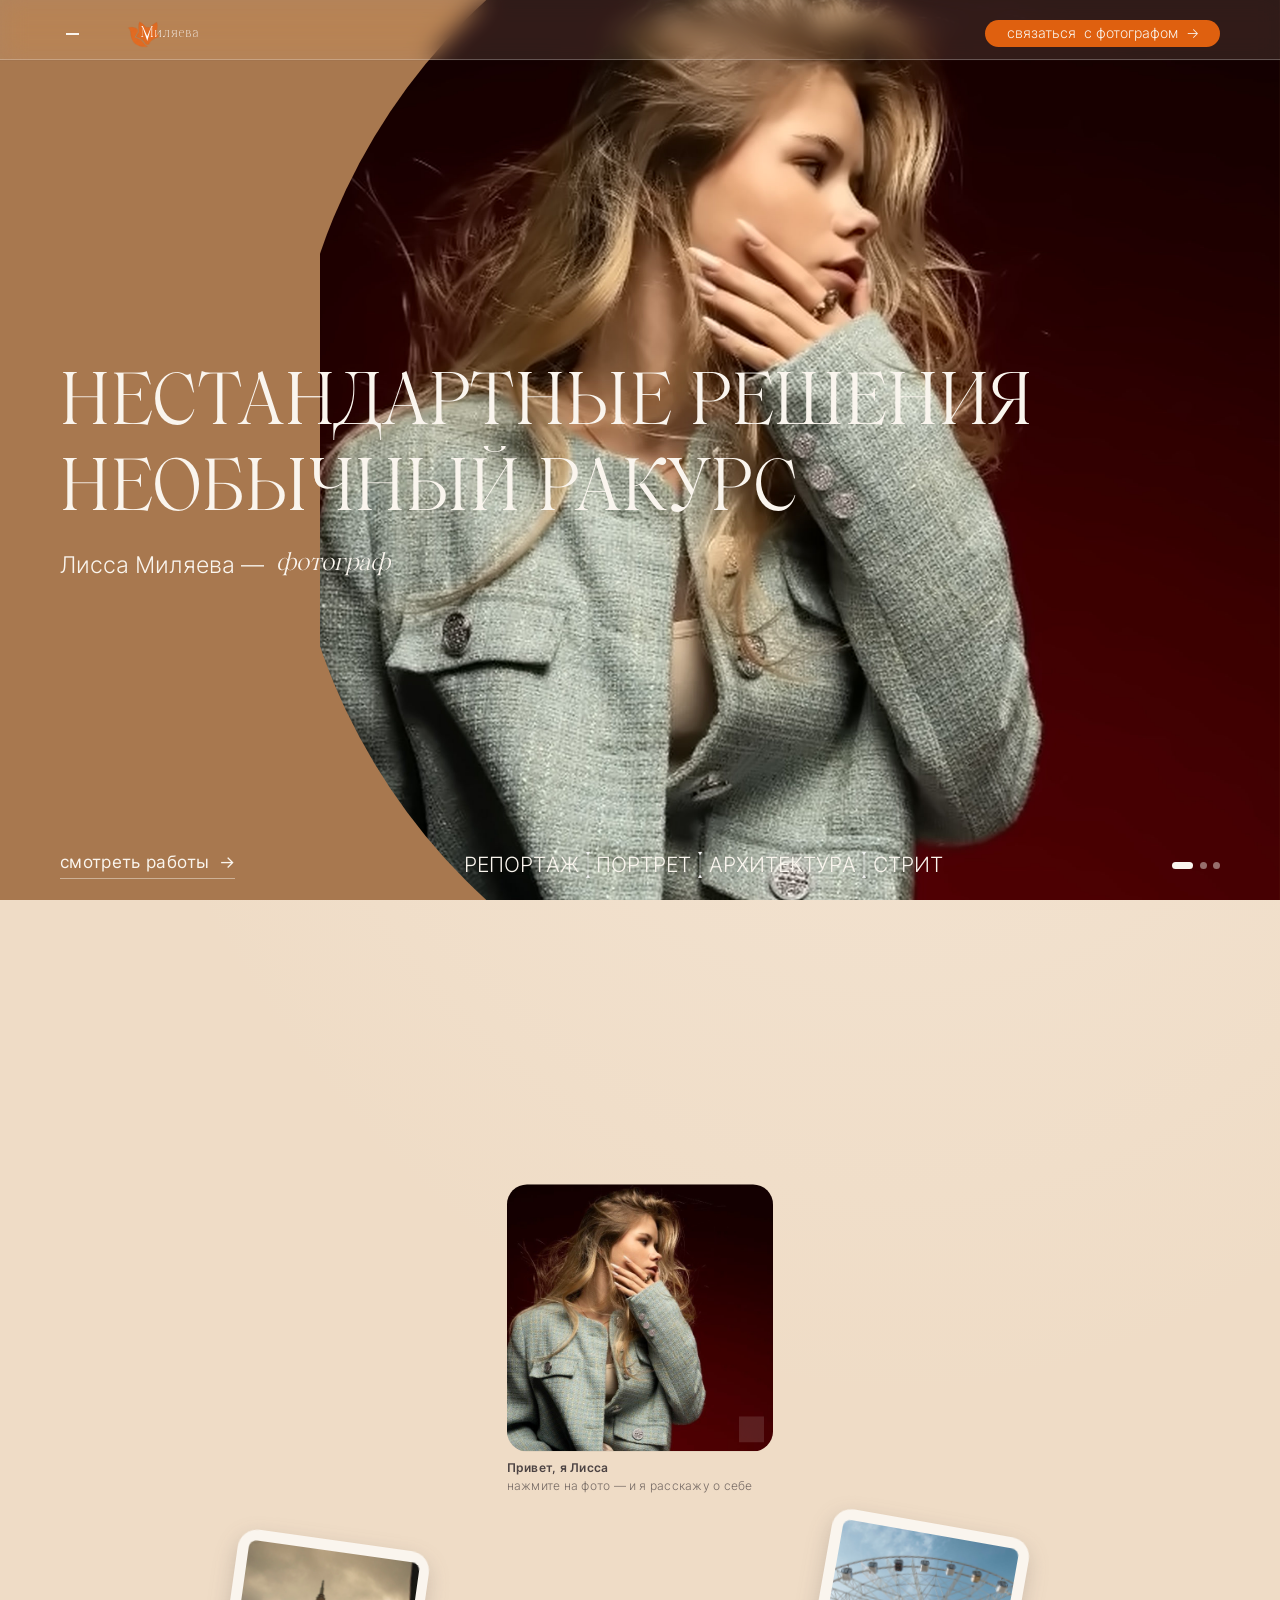
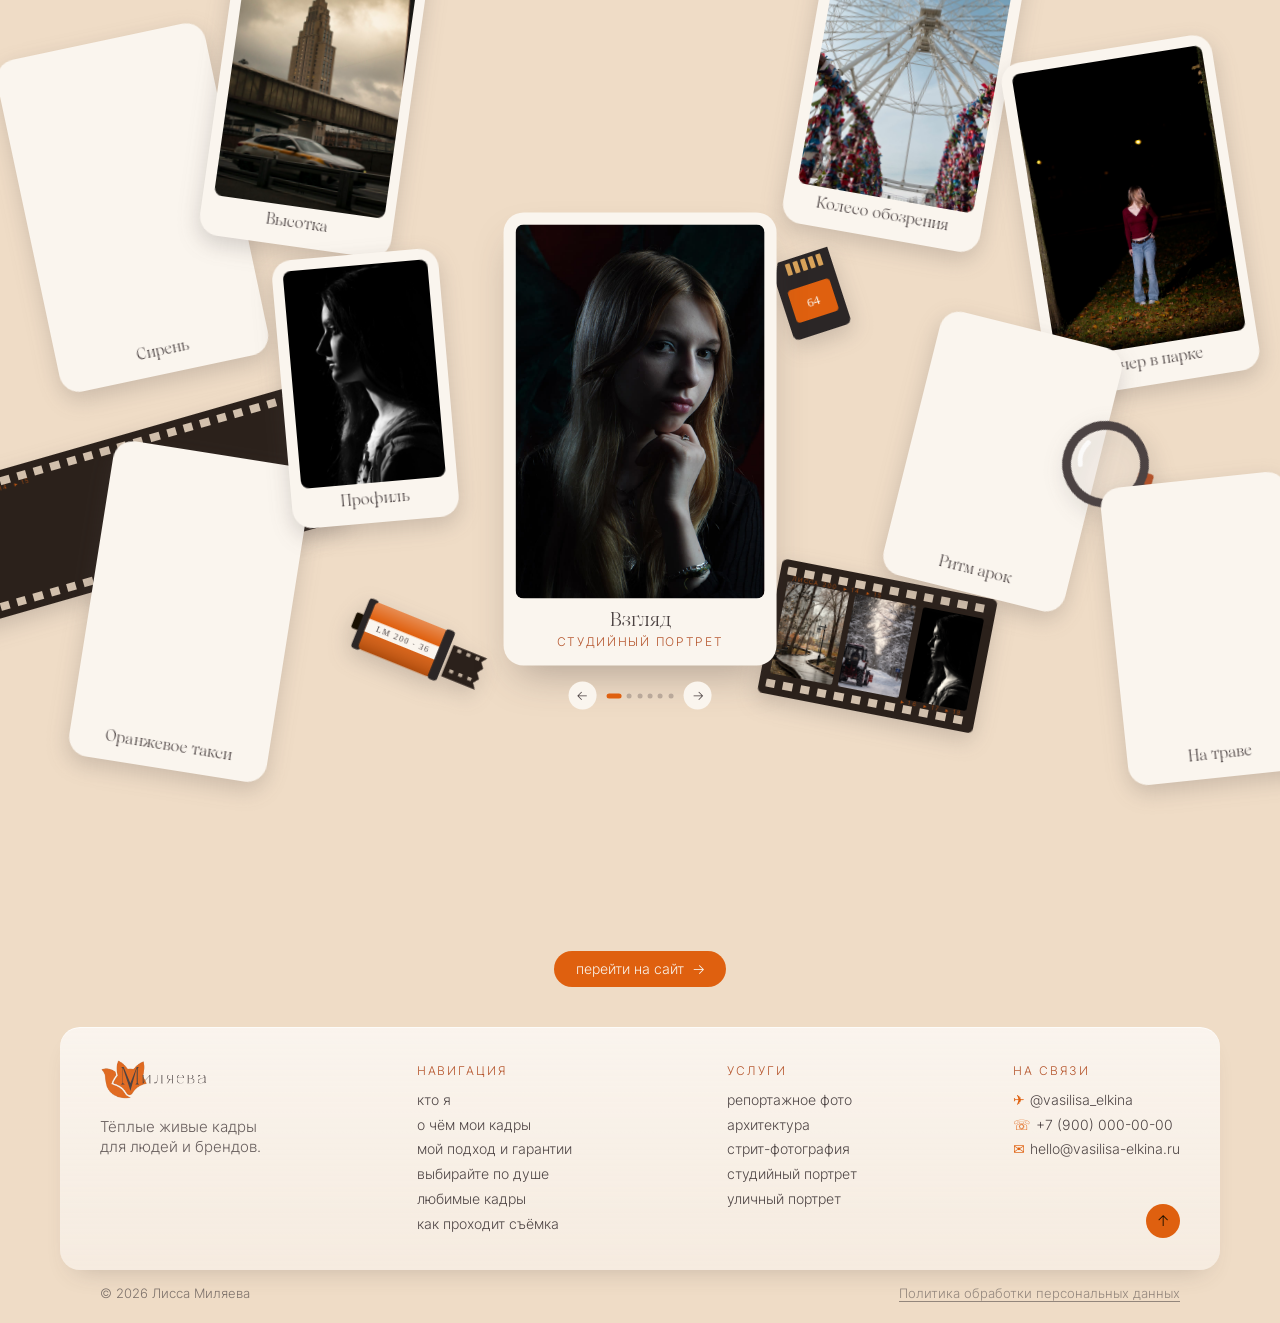
==== index.html @ cfdd31ef "Hero: heading rows and rotating word animate in one beat Co-Authored-By: Claude Opus 5.5 <noreply@an" ====
<!doctype html>
<html lang="ru">
<head>
  <meta charset="utf-8">
  <meta name="viewport" content="width=device-width, initial-scale=1">
  <title>Лисса Миляева — фотограф в Москве: репортаж, портрет, архитектура, стрит</title>
  <meta name="description" content="Лисса Миляева — фотограф в Москве и на выезде. Репортажное фото, студийный и уличный портрет, архитектура и стрит-фотография. Тихая режиссура и живые эмоции в каждом кадре.">
  <meta property="og:title" content="Лисса Миляева — фотограф">
  <meta property="og:description" content="Репортаж, портрет, архитектура, стрит. Москва и выезд.">
  <meta property="og:type" content="website">
  <meta property="og:image" content="https://enikonov565-cloud.github.io/lisa/assets/img/share.png">
  <meta property="og:image:width" content="1200">
  <meta property="og:image:height" content="630">
  <meta name="twitter:card" content="summary_large_image">
  <meta name="twitter:image" content="https://enikonov565-cloud.github.io/lisa/assets/img/share.png">
  <meta name="theme-color" content="#efdcc6">
  <link rel="icon" href="assets/img/logo-mark.png" type="image/png">
  <link rel="preload" href="assets/fonts/Wulkan-Display-Regular.otf" as="font" type="font/otf" crossorigin>
  <link rel="preload" href="assets/fonts/InterLight.ttf" as="font" type="font/ttf" crossorigin>
  <link rel="stylesheet" href="assets/css/style.css?v=202610232015">
  <script>document.documentElement.classList.add('js');if(!matchMedia('(prefers-reduced-motion: reduce)').matches){document.documentElement.classList.add('motion-wait');setTimeout(function(){document.documentElement.classList.remove('motion-wait')},4000)}</script>
</head>
<body>

  <a class="skip" href="#main">Перейти к содержимому</a>

  <!-- ============ HEADER ============ -->
  <header class="header" id="header">
    <div class="header__left">
      <button class="burger" type="button" aria-label="Открыть меню" aria-expanded="false" aria-controls="menu" id="burger">
        <span></span><span></span><span></span>
      </button>
      <a class="logo" href="#top" aria-label="Лисса Миляева — на главную">
        <img class="logo__mark" src="assets/img/logo-mark.png" width="50" height="45" alt="">
        <span class="logo__word" aria-hidden="true">
          <img src="assets/img/logo-l1.svg" style="--w:18;--h:23" alt="">
          <img src="assets/img/logo-l2.svg" style="--w:8.54;--h:10" alt="">
          <img src="assets/img/logo-l3.svg" style="--w:8.84;--h:10.1" alt="">
          <img src="assets/img/logo-l4.svg" style="--w:8.6;--h:10" alt="">
          <img src="assets/img/logo-l5.svg" style="--w:7.784;--h:10.3" alt="">
          <img src="assets/img/logo-l6.svg" style="--w:7.4;--h:10" alt="">
          <img src="assets/img/logo-l7.svg" style="--w:8.58;--h:10.4" alt="">
        </span>
      </a>
    </div>
    <a class="cta3d" href="#contact" id="cta3d">
      <span class="cta3d__base" aria-hidden="true"></span>
      <span class="cta3d__cap">
        <span class="cta3d__face">связаться<span class="cta3d__more"> с&nbsp;фотографом</span><span class="cta3d__icon" aria-hidden="true">→</span></span>
        <span class="cta3d__reveal" aria-hidden="true">связаться<span class="cta3d__more"> с&nbsp;фотографом</span><span class="cta3d__icon">→</span></span>
      </span>
    </a>
  </header>

  <!-- ============ MENU ============ -->
  <div class="menu-veil" id="menu-veil" aria-hidden="true"></div>
  <div class="menu" id="menu" aria-hidden="true" role="dialog" aria-label="Меню">
    <nav class="menu__nav" aria-label="Основное меню">
      <a href="#top">Главная</a>
      <a href="#about">Кто я</a>
      <a href="#genres">О чём мои кадры</a>
      <a href="#approach">Мой подход и гарантии</a>
      <a href="#services">Выбирайте по душе</a>
      <a href="#works">Любимые кадры</a>
      <a href="#process">Как проходит съёмка</a>
      <a href="#contact">Контакты</a>
    </nav>
    <div class="menu__aside">
      <p class="menu__h">направления</p>
      <div class="menu__svc">
        <a href="#services" data-svc="0">репортажное фото</a>
        <a href="#services" data-svc="1">архитектура</a>
        <a href="#services" data-svc="2">стрит-фотография</a>
        <a href="#services" data-svc="3">студийный портрет</a>
        <a href="#services" data-svc="4">уличный портрет</a>
      </div>
      <a class="btn-cta js-contact" href="#contact">записаться на съёмку</a>
    </div>
  </div>

  <main id="main">

    <!-- ============ HERO ============ -->
    <section class="hero hero--shapes" id="top" aria-label="Лисса Миляева — фотограф">
      <h1 class="sr-only">Лисса Миляева — услуги фотографа</h1>
      <div class="shapes" aria-roledescription="слайдшоу" aria-label="Работы Лиссы Миляевой">
        <figure class="shapes__slide is-current">
          <div class="shapes__wrap">
            <img class="shapes__img" src="assets/img/depth-1.jpg?v=6" width="640" height="640" alt="Портрет девушки в твидовом жакете на тёмно-бордовом фоне" style="object-position:center 30%" fetchpriority="high">
            <div class="shapes__cap shapes__cap--light" aria-hidden="true">
              <p class="shapes__head"><span class="text-row"><span>Нестандартные <em>решения</em></span></span><span class="text-row"><span><em>необычный</em> ракурс</span></span></p>
            </div>
          </div>
          <figcaption>
            <div class="shapes__cap">
              <p class="shapes__head"><span class="text-row"><span>Нестандартные <em>решения</em></span></span><span class="text-row"><span><em>необычный</em> ракурс</span></span></p>
            </div>
          </figcaption>
        </figure>
        <figure class="shapes__slide" aria-hidden="true">
          <div class="shapes__wrap">
            <img class="shapes__img" src="assets/img/depth-2.jpg?v=6" width="640" height="640" alt="Девушка с длинными светлыми волосами в холодном синем контровом свете" style="object-position:center 35%">
            <div class="shapes__cap shapes__cap--light" aria-hidden="true">
              <p class="shapes__head"><span class="text-row"><span><em>Креатив</em> и</span></span><span class="text-row"><span>живой <em>кадр</em></span></span></p>
            </div>
          </div>
          <figcaption>
            <div class="shapes__cap">
              <p class="shapes__head"><span class="text-row"><span><em>Креатив</em> и</span></span><span class="text-row"><span>живой <em>кадр</em></span></span></p>
            </div>
          </figcaption>
        </figure>
        <figure class="shapes__slide" aria-hidden="true">
          <div class="shapes__wrap">
            <img class="shapes__img" src="assets/img/depth-3.jpg?v=6" width="640" height="640" alt="Силуэт девушки в контровом свете на тёмном фоне" style="object-position:center 40%">
            <div class="shapes__cap shapes__cap--light" aria-hidden="true">
              <p class="shapes__head"><span class="text-row"><span>Эстетичные <em>идеи</em></span></span><span class="text-row"><span>красота в <em>деталях</em></span></span></p>
            </div>
          </div>
          <figcaption>
            <div class="shapes__cap">
              <p class="shapes__head"><span class="text-row"><span>Эстетичные <em>идеи</em></span></span><span class="text-row"><span>красота в <em>деталях</em></span></span></p>
            </div>
          </figcaption>
        </figure>
      </div>

      <div class="shapes__under">
        <p class="hero__name">
          <span class="hero__prefix">Лисса Миляева —</span>
          <span class="rot" data-texts="фотограф|портретист|стрит-фотограф|фотохудожник">
            <span class="sr-only" id="rot-sr">фотограф</span>
            <span class="rot__badge"><span class="rot__content" aria-hidden="true"><b>фотограф</b></span></span>
          </span>
        </p>
      </div>

      <div class="hero__bar rv" style="--d:.2s">
        <a class="shapes__link" href="#works">смотреть работы <span class="lk-arrow" aria-hidden="true">→</span></a>
        <ul class="hero__genres" aria-label="Жанры">
          <li><a href="#services" data-svc="0">репортаж</a></li>
          <li class="hero__div" aria-hidden="true"><img src="assets/img/divider.svg" width="39" height="5.7735" alt=""></li>
          <li><a href="#services" data-svc="3">портрет</a></li>
          <li class="hero__div" aria-hidden="true"><img src="assets/img/divider.svg" width="39" height="5.7735" alt=""></li>
          <li><a href="#services" data-svc="1">архитектура</a></li>
          <li class="hero__div" aria-hidden="true"><img src="assets/img/divider.svg" width="39" height="5.7735" alt=""></li>
          <li><a href="#services" data-svc="2">стрит</a></li>
        </ul>
        <nav class="shapes__nav" aria-label="Листать фотографии">
          <span class="shapes__dots">
            <button class="shapes__dot ac is-on" type="button" aria-label="Фото 1" aria-current="true"></button>
            <button class="shapes__dot ac" type="button" aria-label="Фото 2"></button>
            <button class="shapes__dot ac" type="button" aria-label="Фото 3"></button>
          </span>
        </nav>
      </div>
    </section>

    <!-- ============ ABOUT ============ -->
    <section class="about" id="about" aria-labelledby="about-title">

      <!-- «Кто я»: маленькое фото в центре; по нажатию раскрывается во всю ширину
           (по мотивам Codrops «Thumbnail to Full Width Image Animation», MIT) -->
      <div class="ab is-thumb">
        <div class="ab__inner">
          <header class="ab__header">
            <h2 class="ab__title" id="about-title"><span class="ab__blk">Кто я</span></h2>
            <p class="ab__sub"><span class="ab__blk">Ловлю настроение — в улыбке и мелочах,<br class="br-d"> чтобы фото хотелось не разглядывать, а чувствовать.</span></p>
          </header>
        </div>
        <div class="ab__intro" role="button" tabindex="0" aria-label="Открыть рассказ обо мне">
          <div class="ab__imgwrap">
            <img src="assets/img/about-photo.jpg?v=7" width="640" height="640" loading="lazy" alt="Портрет девушки в твидовом жакете на винно-красном фоне">
          </div>
          <span class="ab__hint" aria-hidden="true"><svg viewBox="0 0 16 16"><path d="M9.5 2.5h4v4M13.5 2.5 9 7M6.5 13.5h-4v-4M2.5 13.5 7 9" fill="none" stroke="currentColor" stroke-width="1.3" stroke-linecap="round" stroke-linejoin="round"/></svg></span>
        </div>
        <div class="ab__cap" aria-hidden="true">
          <span class="ab__captitle">Привет, я Лисса</span>
          <span class="ab__capnote">нажмите на&nbsp;фото — и&nbsp;я расскажу о&nbsp;себе</span>
        </div>
        <div class="ab__inner ab__body">
          <div class="ab__para ab__para--main">
            <p class="lead">Фотография для меня — видеть красоту<br class="br-d"> в&nbsp;простом и&nbsp;влюбляться в&nbsp;каждый кадр.</p>
            <p class="lead">Я создаю спокойную, тёплую атмосферу,<br class="br-d"> в&nbsp;которой помогаю вам раскрыться<br class="br-d"> свободно, естественно и&nbsp;такими, какие есть.</p>
          </div>
        </div>
      </div>
    </section>

    <!-- ============ GENRES: о чём мои кадры ============ -->
    <section class="genres" id="genres" hidden aria-labelledby="genres-title">
      <div class="genres__sticky">
      <div class="wrap">
        <div class="sec-head genres__head">
          <h2 class="h1 rv" id="genres-title">О чём мои кадры</h2>
        </div>
        <div class="genres__grid">
          <div class="genre" style="--accent:#c4643a;--accent-ink:var(--milk)">
            <div class="genre__inner">
              <div class="genre__face genre__front">
                <figure class="genre__img"><img src="assets/img/w/studio-gaze.jpg" loading="lazy" alt="Портрет девушки в мягком свете на тёмном фоне"></figure>
                <h3 class="genre__title">Студийный портрет</h3>
                <button class="genre__toggle" type="button" aria-expanded="false" aria-label="Студийный портрет: открыть описание">
                  <span class="genre__icon"><svg viewBox="0 0 24 24" width="24" height="24" aria-hidden="true"><path d="M4.5 9.5a7.5 7.5 0 0 1 13.4-2.6" fill="none" stroke="currentColor" stroke-width="1.6" stroke-linecap="round"/><path d="M18.6 3.6v3.8h-3.8" fill="none" stroke="currentColor" stroke-width="1.6" stroke-linecap="round" stroke-linejoin="round"/><path d="M19.5 14.5a7.5 7.5 0 0 1-13.4 2.6" fill="none" stroke="currentColor" stroke-width="1.6" stroke-linecap="round"/><path d="M5.4 20.4v-3.8h3.8" fill="none" stroke="currentColor" stroke-width="1.6" stroke-linecap="round" stroke-linejoin="round"/></svg></span>
                </button>
              </div>
              <div class="genre__face genre__back" aria-hidden="true">
                <p class="genre__back-title">Студийный портрет</p>
                <p class="genre__text">Свет, характер и настроение — портрет, в котором вы узнаёте себя.</p>
                <a class="genre__more" href="#services" data-svc="3" tabindex="-1">цены и детали <span aria-hidden="true">→</span></a>
                <button class="genre__toggle genre__toggle--back" type="button" tabindex="-1" aria-label="Студийный портрет: вернуть фото">
                  <span class="genre__icon"><svg viewBox="0 0 24 24" width="24" height="24" aria-hidden="true"><path d="M4.5 9.5a7.5 7.5 0 0 1 13.4-2.6" fill="none" stroke="currentColor" stroke-width="1.6" stroke-linecap="round"/><path d="M18.6 3.6v3.8h-3.8" fill="none" stroke="currentColor" stroke-width="1.6" stroke-linecap="round" stroke-linejoin="round"/><path d="M19.5 14.5a7.5 7.5 0 0 1-13.4 2.6" fill="none" stroke="currentColor" stroke-width="1.6" stroke-linecap="round"/><path d="M5.4 20.4v-3.8h3.8" fill="none" stroke="currentColor" stroke-width="1.6" stroke-linecap="round" stroke-linejoin="round"/></svg></span>
                </button>
              </div>
            </div>
          </div>
          <div class="genre" style="--accent:var(--orange);--accent-ink:var(--milk)">
            <div class="genre__inner">
              <div class="genre__face genre__front">
                <figure class="genre__img"><img src="assets/img/w/street-lilac.jpg" loading="lazy" alt="Девушка в красном среди цветущей сирени"></figure>
                <h3 class="genre__title">Уличный портрет</h3>
                <button class="genre__toggle" type="button" aria-expanded="false" aria-label="Уличный портрет: открыть описание">
                  <span class="genre__icon"><svg viewBox="0 0 24 24" width="24" height="24" aria-hidden="true"><path d="M4.5 9.5a7.5 7.5 0 0 1 13.4-2.6" fill="none" stroke="currentColor" stroke-width="1.6" stroke-linecap="round"/><path d="M18.6 3.6v3.8h-3.8" fill="none" stroke="currentColor" stroke-width="1.6" stroke-linecap="round" stroke-linejoin="round"/><path d="M19.5 14.5a7.5 7.5 0 0 1-13.4 2.6" fill="none" stroke="currentColor" stroke-width="1.6" stroke-linecap="round"/><path d="M5.4 20.4v-3.8h3.8" fill="none" stroke="currentColor" stroke-width="1.6" stroke-linecap="round" stroke-linejoin="round"/></svg></span>
                </button>
              </div>
              <div class="genre__face genre__back" aria-hidden="true">
                <p class="genre__back-title">Уличный портрет</p>
                <p class="genre__text">Естественный свет и живой город вокруг — лёгкие, тёплые кадры.</p>
                <a class="genre__more" href="#services" data-svc="4" tabindex="-1">цены и детали <span aria-hidden="true">→</span></a>
                <button class="genre__toggle genre__toggle--back" type="button" tabindex="-1" aria-label="Уличный портрет: вернуть фото">
                  <span class="genre__icon"><svg viewBox="0 0 24 24" width="24" height="24" aria-hidden="true"><path d="M4.5 9.5a7.5 7.5 0 0 1 13.4-2.6" fill="none" stroke="currentColor" stroke-width="1.6" stroke-linecap="round"/><path d="M18.6 3.6v3.8h-3.8" fill="none" stroke="currentColor" stroke-width="1.6" stroke-linecap="round" stroke-linejoin="round"/><path d="M19.5 14.5a7.5 7.5 0 0 1-13.4 2.6" fill="none" stroke="currentColor" stroke-width="1.6" stroke-linecap="round"/><path d="M5.4 20.4v-3.8h3.8" fill="none" stroke="currentColor" stroke-width="1.6" stroke-linecap="round" stroke-linejoin="round"/></svg></span>
                </button>
              </div>
            </div>
          </div>
          <div class="genre" style="--accent:var(--milk);--accent-ink:var(--orange)">
            <div class="genre__inner">
              <div class="genre__face genre__front">
                <figure class="genre__img"><img src="assets/img/w/report-tractor.jpg" loading="lazy" alt="Трактор расчищает заснеженную аллею после снегопада"></figure>
                <h3 class="genre__title">Репортажное фото</h3>
                <button class="genre__toggle" type="button" aria-expanded="false" aria-label="Репортажное фото: открыть описание">
                  <span class="genre__icon"><svg viewBox="0 0 24 24" width="24" height="24" aria-hidden="true"><path d="M4.5 9.5a7.5 7.5 0 0 1 13.4-2.6" fill="none" stroke="currentColor" stroke-width="1.6" stroke-linecap="round"/><path d="M18.6 3.6v3.8h-3.8" fill="none" stroke="currentColor" stroke-width="1.6" stroke-linecap="round" stroke-linejoin="round"/><path d="M19.5 14.5a7.5 7.5 0 0 1-13.4 2.6" fill="none" stroke="currentColor" stroke-width="1.6" stroke-linecap="round"/><path d="M5.4 20.4v-3.8h3.8" fill="none" stroke="currentColor" stroke-width="1.6" stroke-linecap="round" stroke-linejoin="round"/></svg></span>
                </button>
              </div>
              <div class="genre__face genre__back" aria-hidden="true">
                <p class="genre__back-title">Репортажное фото</p>
                <p class="genre__text">События и живые эмоции: история дня, рассказанная честными кадрами.</p>
                <a class="genre__more" href="#services" data-svc="0" tabindex="-1">цены и детали <span aria-hidden="true">→</span></a>
                <button class="genre__toggle genre__toggle--back" type="button" tabindex="-1" aria-label="Репортажное фото: вернуть фото">
                  <span class="genre__icon"><svg viewBox="0 0 24 24" width="24" height="24" aria-hidden="true"><path d="M4.5 9.5a7.5 7.5 0 0 1 13.4-2.6" fill="none" stroke="currentColor" stroke-width="1.6" stroke-linecap="round"/><path d="M18.6 3.6v3.8h-3.8" fill="none" stroke="currentColor" stroke-width="1.6" stroke-linecap="round" stroke-linejoin="round"/><path d="M19.5 14.5a7.5 7.5 0 0 1-13.4 2.6" fill="none" stroke="currentColor" stroke-width="1.6" stroke-linecap="round"/><path d="M5.4 20.4v-3.8h3.8" fill="none" stroke="currentColor" stroke-width="1.6" stroke-linecap="round" stroke-linejoin="round"/></svg></span>
                </button>
              </div>
            </div>
          </div>
          <div class="genre" style="--accent:#e8925a;--accent-ink:var(--ink-deep)">
            <div class="genre__inner">
              <div class="genre__face genre__front">
                <figure class="genre__img"><img src="assets/img/w/arch-tower.jpg" loading="lazy" alt="Сталинская высотка в облаках над городской эстакадой"></figure>
                <h3 class="genre__title">Архитектура</h3>
                <button class="genre__toggle" type="button" aria-expanded="false" aria-label="Архитектура: открыть описание">
                  <span class="genre__icon"><svg viewBox="0 0 24 24" width="24" height="24" aria-hidden="true"><path d="M4.5 9.5a7.5 7.5 0 0 1 13.4-2.6" fill="none" stroke="currentColor" stroke-width="1.6" stroke-linecap="round"/><path d="M18.6 3.6v3.8h-3.8" fill="none" stroke="currentColor" stroke-width="1.6" stroke-linecap="round" stroke-linejoin="round"/><path d="M19.5 14.5a7.5 7.5 0 0 1-13.4 2.6" fill="none" stroke="currentColor" stroke-width="1.6" stroke-linecap="round"/><path d="M5.4 20.4v-3.8h3.8" fill="none" stroke="currentColor" stroke-width="1.6" stroke-linecap="round" stroke-linejoin="round"/></svg></span>
                </button>
              </div>
              <div class="genre__face genre__back" aria-hidden="true">
                <p class="genre__back-title">Архитектура</p>
                <p class="genre__text">Здания, интерьеры и линии города в мягком свете. Для проекта, дома и памяти.</p>
                <a class="genre__more" href="#services" data-svc="1" tabindex="-1">цены и детали <span aria-hidden="true">→</span></a>
                <button class="genre__toggle genre__toggle--back" type="button" tabindex="-1" aria-label="Архитектура: вернуть фото">
                  <span class="genre__icon"><svg viewBox="0 0 24 24" width="24" height="24" aria-hidden="true"><path d="M4.5 9.5a7.5 7.5 0 0 1 13.4-2.6" fill="none" stroke="currentColor" stroke-width="1.6" stroke-linecap="round"/><path d="M18.6 3.6v3.8h-3.8" fill="none" stroke="currentColor" stroke-width="1.6" stroke-linecap="round" stroke-linejoin="round"/><path d="M19.5 14.5a7.5 7.5 0 0 1-13.4 2.6" fill="none" stroke="currentColor" stroke-width="1.6" stroke-linecap="round"/><path d="M5.4 20.4v-3.8h3.8" fill="none" stroke="currentColor" stroke-width="1.6" stroke-linecap="round" stroke-linejoin="round"/></svg></span>
                </button>
              </div>
            </div>
          </div>
          <div class="genre" style="--accent:var(--olive, #8a8d3c);--accent-ink:var(--ink-deep)">
            <div class="genre__inner">
              <div class="genre__face genre__front">
                <figure class="genre__img"><img src="assets/img/w/city-taxi.jpg" loading="lazy" alt="Оранжевое такси на улице старого города"></figure>
                <h3 class="genre__title">Стрит-фотография</h3>
                <button class="genre__toggle" type="button" aria-expanded="false" aria-label="Стрит-фотография: открыть описание">
                  <span class="genre__icon"><svg viewBox="0 0 24 24" width="24" height="24" aria-hidden="true"><path d="M4.5 9.5a7.5 7.5 0 0 1 13.4-2.6" fill="none" stroke="currentColor" stroke-width="1.6" stroke-linecap="round"/><path d="M18.6 3.6v3.8h-3.8" fill="none" stroke="currentColor" stroke-width="1.6" stroke-linecap="round" stroke-linejoin="round"/><path d="M19.5 14.5a7.5 7.5 0 0 1-13.4 2.6" fill="none" stroke="currentColor" stroke-width="1.6" stroke-linecap="round"/><path d="M5.4 20.4v-3.8h3.8" fill="none" stroke="currentColor" stroke-width="1.6" stroke-linecap="round" stroke-linejoin="round"/></svg></span>
                </button>
              </div>
              <div class="genre__face genre__back" aria-hidden="true">
                <p class="genre__back-title">Стрит-фотография</p>
                <p class="genre__text">Случайные мгновения города, которые больше не повторятся.</p>
                <a class="genre__more" href="#services" data-svc="2" tabindex="-1">цены и детали <span aria-hidden="true">→</span></a>
                <button class="genre__toggle genre__toggle--back" type="button" tabindex="-1" aria-label="Стрит-фотография: вернуть фото">
                  <span class="genre__icon"><svg viewBox="0 0 24 24" width="24" height="24" aria-hidden="true"><path d="M4.5 9.5a7.5 7.5 0 0 1 13.4-2.6" fill="none" stroke="currentColor" stroke-width="1.6" stroke-linecap="round"/><path d="M18.6 3.6v3.8h-3.8" fill="none" stroke="currentColor" stroke-width="1.6" stroke-linecap="round" stroke-linejoin="round"/><path d="M19.5 14.5a7.5 7.5 0 0 1-13.4 2.6" fill="none" stroke="currentColor" stroke-width="1.6" stroke-linecap="round"/><path d="M5.4 20.4v-3.8h3.8" fill="none" stroke="currentColor" stroke-width="1.6" stroke-linecap="round" stroke-linejoin="round"/></svg></span>
                </button>
              </div>
            </div>
          </div>
        </div>
      </div>
      </div>
    </section>

    <!-- ============ APPROACH ============ -->
    <section class="approach" id="approach" hidden aria-labelledby="approach-title">
      <div class="wrap">
        <div class="sec-head">
          <h2 class="h1 rv" id="approach-title">Мой подход и гарантии</h2>
          <p class="note rv" style="--d:.1s">За каждой цифрой — люди, бренды и истории, которые я сохранила в фотографиях.</p>
        </div>
      </div>
      <!-- раскладка (сетка 20×20) и смена слоями — по образцу Codrops «Layer Motion Slideshow» (MIT); листается прокруткой -->
      <div class="lm-track">
        <div class="lm" aria-roledescription="слайдшоу" aria-label="Мой подход и гарантии">
          <span class="lm__dots" aria-label="Страницы"><button class="lm__dot is-on" type="button" aria-label="Страница 1" aria-current="true"></button><button class="lm__dot" type="button" aria-label="Страница 2"></button><button class="lm__dot" type="button" aria-label="Страница 3"></button><button class="lm__dot" type="button" aria-label="Страница 4"></button></span>
          <div class="lm__slide lm__slide--layout-1 is-current">
            <figure class="lm__fig lm__fig--main" data-sort="3"><div class="lm__slide-el lm__inner"><img class="lm__img" src="assets/img/w/studio-gaze.jpg" loading="lazy" alt="Портрет девушки в мягком свете на тёмном фоне"><img class="lm__img" src="assets/img/w/studio-gaze.jpg" loading="lazy" alt="" aria-hidden="true"><img class="lm__img" src="assets/img/w/studio-gaze.jpg" loading="lazy" alt="" aria-hidden="true"><img class="lm__img" src="assets/img/w/studio-gaze.jpg" loading="lazy" alt="" aria-hidden="true"></div></figure>
            <figure class="lm__fig lm__fig--box" data-sort="2"><img class="lm__slide-el lm__img" src="assets/img/w/studio-red-blue.jpg" loading="lazy" alt=""></figure>
            <figure class="lm__fig lm__fig--box" data-sort="4"><img class="lm__slide-el lm__img" src="assets/img/w/studio-bw-face.jpg" loading="lazy" alt=""></figure>
            <figure class="lm__fig lm__fig--box" data-sort="1"><img class="lm__slide-el lm__img" src="assets/img/w/street-crossing.jpg" loading="lazy" alt=""></figure>
            <h3 class="lm__title"><span class="lm__tl">Без поз</span><span class="lm__tl">Без поз</span><span class="lm__tl lm__tl--main">Без поз</span><span class="lm__sub">и напряжения</span></h3>
            <div class="lm__text">
              <p class="lm__desc">Гарантирую комфортную съёмку.</p>
              <a class="shapes__link lm__link" href="#works">смотреть работы <span class="lk-arrow" aria-hidden="true">→</span></a>
            </div>
          </div>
          <div class="lm__slide lm__slide--layout-2" aria-hidden="true">
            <figure class="lm__fig lm__fig--main" data-sort="1"><div class="lm__slide-el lm__inner"><img class="lm__img" src="assets/img/w/street-lilac.jpg" loading="lazy" alt="Девушка в красном среди цветущей сирени"><img class="lm__img" src="assets/img/w/street-lilac.jpg" loading="lazy" alt="" aria-hidden="true"><img class="lm__img" src="assets/img/w/street-lilac.jpg" loading="lazy" alt="" aria-hidden="true"><img class="lm__img" src="assets/img/w/street-lilac.jpg" loading="lazy" alt="" aria-hidden="true"></div></figure>
            <figure class="lm__fig lm__fig--box" data-sort="2"><img class="lm__slide-el lm__img" src="assets/img/w/studio-green.jpg" loading="lazy" alt=""></figure>
            <figure class="lm__fig lm__fig--box" data-sort="3"><img class="lm__slide-el lm__img" src="assets/img/w/studio-profile.jpg" loading="lazy" alt=""></figure>
            <figure class="lm__fig lm__fig--box" data-sort="4"><img class="lm__slide-el lm__img" src="assets/img/w/street-alley.jpg" loading="lazy" alt=""></figure>
            <h3 class="lm__title"><span class="lm__tl">Эмоции</span><span class="lm__tl">Эмоции</span><span class="lm__tl lm__tl--main">Эмоции</span><span class="lm__sub">в каждом снимке</span></h3>
            <div class="lm__text">
              <p class="lm__desc">Гарантирую внимательное отношение к&nbsp;вашим пожеланиям.</p>
              <a class="shapes__link lm__link" href="#works">смотреть работы <span class="lk-arrow" aria-hidden="true">→</span></a>
            </div>
          </div>
          <div class="lm__slide lm__slide--layout-3" aria-hidden="true">
            <figure class="lm__fig lm__fig--main" data-sort="1"><div class="lm__slide-el lm__inner"><img class="lm__img" src="assets/img/w/street-curls.jpg" loading="lazy" alt="Девушка с кудрявыми волосами на фоне городских зданий"><img class="lm__img" src="assets/img/w/street-curls.jpg" loading="lazy" alt="" aria-hidden="true"><img class="lm__img" src="assets/img/w/street-curls.jpg" loading="lazy" alt="" aria-hidden="true"><img class="lm__img" src="assets/img/w/street-curls.jpg" loading="lazy" alt="" aria-hidden="true"></div></figure>
            <figure class="lm__fig lm__fig--box" data-sort="2"><img class="lm__slide-el lm__img" src="assets/img/w/studio-bw-hands.jpg" loading="lazy" alt=""></figure>
            <figure class="lm__fig lm__fig--box" data-sort="3"><img class="lm__slide-el lm__img" src="assets/img/w/street-night-park.jpg" loading="lazy" alt=""></figure>
            <figure class="lm__fig lm__fig--box" data-sort="4"><img class="lm__slide-el lm__img" src="assets/img/w/studio-bw-sit.jpg" loading="lazy" alt=""></figure>
            <h3 class="lm__title"><span class="lm__tl">Бережная</span><span class="lm__tl">Бережная</span><span class="lm__tl lm__tl--main">Бережная</span><span class="lm__sub">обработка</span></h3>
            <div class="lm__text">
              <p class="lm__desc">Гарантирую бережную обработку фотоснимков.</p>
              <a class="shapes__link lm__link" href="#works">смотреть работы <span class="lk-arrow" aria-hidden="true">→</span></a>
            </div>
          </div>
          <div class="lm__slide lm__slide--layout-4" aria-hidden="true">
            <figure class="lm__fig lm__fig--main" data-sort="4"><div class="lm__slide-el lm__inner"><img class="lm__img" src="assets/img/w/street-grass.jpg" loading="lazy" alt="Девушка в красном сидит в траве на склоне"><img class="lm__img" src="assets/img/w/street-grass.jpg" loading="lazy" alt="" aria-hidden="true"><img class="lm__img" src="assets/img/w/street-grass.jpg" loading="lazy" alt="" aria-hidden="true"><img class="lm__img" src="assets/img/w/street-grass.jpg" loading="lazy" alt="" aria-hidden="true"></div></figure>
            <figure class="lm__fig lm__fig--box" data-sort="3"><img class="lm__slide-el lm__img" src="assets/img/w/studio-gaze.jpg" loading="lazy" alt=""></figure>
            <figure class="lm__fig lm__fig--box" data-sort="2"><img class="lm__slide-el lm__img" src="assets/img/w/studio-red-blue.jpg" loading="lazy" alt=""></figure>
            <figure class="lm__fig lm__fig--box" data-sort="1"><img class="lm__slide-el lm__img" src="assets/img/w/street-curls.jpg" loading="lazy" alt=""></figure>
            <h3 class="lm__title"><span class="lm__tl">Мои работы</span><span class="lm__tl">Мои работы</span><span class="lm__tl lm__tl--main">Мои работы</span><span class="lm__sub">студийные и уличные портреты</span></h3>
            <div class="lm__text">
              <a class="shapes__link lm__link" href="#works">смотреть работы <span class="lk-arrow" aria-hidden="true">→</span></a>
            </div>
          </div>
        </div>
      </div>
    </section>

    <!-- ============ SERVICES ============ -->
    <section class="services" id="services" hidden aria-labelledby="services-title">
      <div class="wrap">
        <div class="sec-head">
          <h2 class="h1 rv" id="services-title">Выбирайте по душе</h2>
          <p class="note rv" style="--d:.1s">Прозрачные цены без скрытых доплат. Точную смету соберу под вашу задачу после брифа.</p>
        </div>

        <!-- большой экран с выбранным направлением, внизу — маленькие фото направлений (наведение переключает) -->
        <div class="sv">
          <div class="sv__stage">
            <div class="sv__bg" aria-hidden="true"></div>
            <div class="sv__info" aria-live="polite">
              <p class="sv__name" id="svc-kicker">Репортажное фото</p>
              <p class="sv__text" id="svc-text">события, праздники и живые моменты без постановки</p>
              <p class="sv__price" id="svc-price">от 12 000 ₽</p>
              <ul class="sv__list" id="svc-includes">
                <li>до 3 часов на событии</li>
                <li>60 кадров в обработке</li>
                <li>готовые файлы за 5 дней</li>
              </ul>
              <div class="sv__actions">
                <a class="shapes__link sv__order" href="#contact" id="svc-order">заказать съёмку <span class="lk-arrow" aria-hidden="true">→</span></a>
              </div>
            </div>
            <ul class="sv__thumbs" id="svc-list" aria-label="Направления"></ul>
          </div>
        </div>

      </div>
    </section>

    <!-- ============ WORKS ============ -->
    <section class="works" id="works" hidden aria-labelledby="works-title">
      <div class="wrap">
        <div class="sec-head">
          <h2 class="h1 rv" id="works-title">Любимые кадры</h2>
          <p class="note rv" style="--d:.1s">Выбирайте настроение и нажимайте на кадр, чтобы рассмотреть его поближе.</p>
        </div>

        <!-- направления: «Image Tiles Menu» (по мотивам Codrops, MIT) — при наведении обложка
             рассыпается фрагментами, по нажатию фрагменты собираются в кадр -->
        <div class="wstage rv" id="wstage">
          <div class="wtiles" aria-hidden="true"></div>
          <nav class="wmenu" aria-label="Направления кадров"></nav>
          <div class="wcontent" aria-live="polite">
            <button class="wcontent__back" type="button"><span aria-hidden="true">←</span> все направления</button>
            <h3 class="wcontent__title"></h3>
            <p class="wcontent__desc"></p>
            <!-- лента кадров направления: «coverflow» как в «Репертуаре» театра —
                 крупный кадр в центре, по бокам меньше и приглушённо, сама едет по кругу -->
            <div class="wcontent__strip">
              <div class="wcar" aria-roledescription="карусель"></div>
              <div class="wcontent__cover" aria-hidden="true"></div>
              <button class="wcar__arrow wcar__arrow--prev" type="button" aria-label="Предыдущий кадр"><span aria-hidden="true">←</span></button>
              <button class="wcar__arrow wcar__arrow--next" type="button" aria-label="Следующий кадр"><span aria-hidden="true">→</span></button>
            </div>
            <button class="wcontent__back wcontent__back--bottom" type="button"><span aria-hidden="true">←</span> все направления</button>
          </div>
        </div>

        <ul class="gallery" id="gallery"></ul>
      </div>
    </section>

    <!-- ============ CONTACT ============ -->
    <section class="contact" id="contact" hidden aria-labelledby="contact-title">
      <div class="wrap">
        <div class="invite invite--dark rv">
          <!-- фон — Лисса на чёрном; по бокам бегут колонки фото из каталога (по образцу Sticky Grid Scroll) -->
          <img class="invite__hero" src="assets/img/depth-3.jpg?v=6" width="640" height="640" alt="" aria-hidden="true" loading="lazy">
          <div class="invite__grid" aria-hidden="true"></div>

          <div class="invite__body">
            <p class="invite__kicker">запись открыта</p>
            <h2 class="h1 invite__title" id="contact-title">Давайте сохраним<br> вашу историю</h2>
            <p class="invite__text">Напишите, о каком кадре мечтаете,<br class="br-d"> и вместе продумаем его до мелочей.</p>
            <button class="extras-btn process-btn invite__process" type="button" aria-haspopup="dialog" aria-controls="process-dialog">
              как проходит съёмка <span class="extras-btn__plus" aria-hidden="true">+</span>
            </button>
            <a class="invite__btn" id="invite-tg" href="https://t.me/vasilisa_elkina" target="_blank" rel="noopener">
              <span class="invite__btn-label">связаться со мной</span>
              <span class="invite__btn-arrow" aria-hidden="true">→</span>
            </a>
          </div>
        </div>
      </div>
    </section>

    <!-- ============ СТОЛ ФОТОГРАФА: разбросанные фото, плёнки и фотопринадлежности ============ -->
    <section class="desk" id="desk" aria-labelledby="desk-title">
      <h2 class="sr-only" id="desk-title">Со стола фотографа</h2>
      <div class="desk__table" aria-hidden="true"></div>
      <div class="desk__center">
        <figure class="desk__focus">
          <img src="assets/img/desk/studio-gaze.jpg" width="720" height="1080" alt="Взгляд" decoding="async">
          <figcaption><span class="desk__ftitle">Взгляд</span><span class="desk__fnote">студийный портрет</span></figcaption>
        </figure>
        <div class="desk__nav">
          <button class="desk__arrow" type="button" data-d="-1" aria-label="Предыдущий кадр">←</button>
          <div class="desk__dots" role="group" aria-label="Кадры"></div>
          <button class="desk__arrow" type="button" data-d="1" aria-label="Следующий кадр">→</button>
        </div>
      </div>
    </section>

    <!-- по центру над футером — переход на сайт (раскрывает остальные страницы) -->
    <div class="to-site">
      <button class="to-site__btn" type="button">перейти на&nbsp;сайт <span class="lk-arrow" aria-hidden="true">→</span></button>
    </div>

  </main>

  <!-- ============ FOOTER ============ -->
  <footer class="footer">
    <div class="wrap">
      <div class="footer__card">
        <a class="footer__top" href="#top" aria-label="Наверх"><span aria-hidden="true">↑</span></a>
        <div class="footer__brand">
          <a class="logo footer__logo" href="#top" aria-label="Лисса Миляева — на главную">
            <img class="logo__mark" src="assets/img/logo-mark.png" width="50" height="45" alt="">
            <span class="logo__word" aria-hidden="true">
              <img src="assets/img/logo-l1.svg" style="--w:18;--h:23" alt="">
              <img src="assets/img/logo-l2.svg" style="--w:8.54;--h:10" alt="">
              <img src="assets/img/logo-l3.svg" style="--w:8.84;--h:10.1" alt="">
              <img src="assets/img/logo-l4.svg" style="--w:8.6;--h:10" alt="">
              <img src="assets/img/logo-l5.svg" style="--w:7.784;--h:10.3" alt="">
              <img src="assets/img/logo-l6.svg" style="--w:7.4;--h:10" alt="">
              <img src="assets/img/logo-l7.svg" style="--w:8.58;--h:10.4" alt="">
            </span>
          </a>
          <p class="footer__tag">Тёплые живые кадры<br> для людей и брендов.</p>
        </div>
        <nav class="footer__col" aria-label="Навигация в подвале">
          <p class="footer__h">навигация</p>
          <a href="#about">кто я</a>
          <a href="#genres">о чём мои кадры</a>
          <a href="#approach">мой подход и гарантии</a>
          <a href="#services">выбирайте по душе</a>
          <a href="#works">любимые кадры</a>
          <a href="#process">как проходит съёмка</a>
        </nav>
        <div class="footer__col">
          <p class="footer__h">услуги</p>
          <a href="#services" data-svc="0">репортажное фото</a>
          <a href="#services" data-svc="1">архитектура</a>
          <a href="#services" data-svc="2">стрит-фотография</a>
          <a href="#services" data-svc="3">студийный портрет</a>
          <a href="#services" data-svc="4">уличный портрет</a>
        </div>
        <div class="footer__col" id="footer-contacts">
          <p class="footer__h">на связи</p>
        </div>
      </div>
      <div class="footer__bottom">
        <span>© <span id="year">2026</span> Лисса Миляева</span>
        <a class="footer__legal" href="privacy.html">Политика обработки персональных данных</a>
      </div>
    </div>
  </footer>

  <!-- ============ «позвонить» / «почта»: окно с номером или адресом ============ -->
  <dialog class="extras-dialog reach-dialog" id="reach-dialog" aria-labelledby="reach-title">
    <div class="extras-dialog__card reach">
      <button class="extras-dialog__close" type="button" aria-label="Закрыть">×</button>
      <span class="reach__icon" aria-hidden="true"></span>
      <p class="extras-dialog__title reach__title" id="reach-title"></p>
      <p class="reach__text"></p>
      <p class="reach__value"></p>
      <div class="reach__actions">
        <button class="reach__copy" type="button">скопировать</button>
        <a class="btn-cta extras-dialog__cta reach__go" href="#"><span class="reach__go-label"></span> <span class="extras-dialog__arrow" aria-hidden="true">→</span></a>
      </div>
    </div>
  </dialog>

  <!-- ============ «как проходит съёмка»: всплывающее окно ============ -->
  <dialog class="extras-dialog process-dialog" id="process-dialog" aria-labelledby="pdlg-title">
    <div class="extras-dialog__card pdlg">
      <button class="extras-dialog__close" type="button" aria-label="Закрыть">×</button>
      <p class="extras-dialog__title" id="pdlg-title">Как проходит съёмка</p>
      <p class="pdlg__text">От первого сообщения до готовых кадров —<br class="br-d"> без лишней переписки и долгих ожиданий.</p>
      <ol class="pdlg__steps">
        <li class="pdlg__step">
          <p class="pdlg__name">Знакомимся</p>
          <p>Вы оставляете заявку, я задаю несколько вопросов о задаче, настроении и сроках.</p>
        </li>
        <li class="pdlg__step">
          <p class="pdlg__name">Готовимся</p>
          <p>Подбираем локацию или студию, образы и референсы. Собираю мудборд, чтобы мы видели одно и то же.</p>
        </li>
        <li class="pdlg__step">
          <p class="pdlg__name">Снимаем</p>
          <p>Тихая режиссура: подсказываю, но не командую. Вы просто остаётесь собой.</p>
        </li>
        <li class="pdlg__step">
          <p class="pdlg__name">Получаете кадры</p>
          <p>Присылаю закрытую ссылку на онлайн-галерею: вы выбираете кадры, а готовые файлы скачиваете в полном разрешении.</p>
        </li>
      </ol>
      <a class="btn-cta btn-cta--wide extras-dialog__cta" href="#contact"><span>оставить заявку</span> <span class="extras-dialog__arrow" aria-hidden="true">→</span></a>
    </div>
  </dialog>

  <!-- ============ «связаться с фотографом»: всплывающее окно ============ -->
  <dialog class="extras-dialog contact-dialog" id="contact-dialog" aria-labelledby="cdlg-title">
    <div class="extras-dialog__card cdlg">
      <button class="extras-dialog__close" type="button" aria-label="Закрыть">×</button>
      <p class="extras-dialog__title" id="cdlg-title">Давайте знакомиться</p>
      <p class="cdlg__text"><span>Расскажите, какую съёмку хотите, — подберу формат и&nbsp;дату,</span> <span>пришлю точную смету и&nbsp;отвечу в&nbsp;течение дня.</span></p>
      <p class="cdlg__type" hidden></p>
      <div class="cdlg__extras">
        <p class="cdlg__extras-title">к съёмке можно добавить</p>
        <ul class="extras__list">
          <li><span>Срочная обработка за&nbsp;48 часов</span><b>+30%</b></li>
          <li><span>Дополнительный кадр в&nbsp;ретуши</span><b>500 ₽</b></li>
          <li><span>Печать фото на&nbsp;хлопковой бумаге, А4</span><b>от 1 500 ₽</b></li>
          <li><span>Лицензия на&nbsp;коммерческое использование</span><b>по&nbsp;запросу</b></li>
        </ul>
      </div>
      <ul class="cdlg__links" id="cdlg-links"></ul>
      <p class="cdlg__or">или оставьте заявку</p>
      <form class="cdlg__form" id="cdlg-form" novalidate>
        <input type="hidden" name="type" value="">
        <label class="cdlg__field">
          <input type="text" name="name" autocomplete="name" placeholder=" " required>
          <span>ваше имя</span>
        </label>
        <label class="cdlg__field">
          <input type="text" name="contact" autocomplete="tel" placeholder=" " required>
          <span>телефон или telegram</span>
        </label>
        <label class="cdlg__field">
          <textarea name="message" rows="2" placeholder=" "></textarea>
          <span>пара слов о съёмке</span>
        </label>
        <label class="cdlg__consent">
          <input type="checkbox" name="consent" required>
          <span>Соглашаюсь на&nbsp;обработку персональных данных согласно <a href="privacy.html" target="_blank" rel="noopener">политике обработки персональных данных</a></span>
        </label>
        <button class="btn-cta btn-cta--wide extras-dialog__cta" type="submit"><span>отправить</span> <span class="extras-dialog__arrow" aria-hidden="true">→</span></button>
        <p class="cdlg__status" role="status"></p>
      </form>
    </div>
  </dialog>

  <!-- ============ LIGHTBOX ============ -->
  <!-- ============ «Любимые кадры»: панель с описанием (по мотивам Codrops «Repeating Image Transition», MIT) ============ -->
  <div class="wpanel" id="wpanel" role="dialog" aria-modal="true" aria-labelledby="wpanel-title" hidden>
    <div class="wpanel__veil" aria-hidden="true"></div>
    <button class="wpanel__btn wpanel__close" type="button">закрыть <span aria-hidden="true">×</span></button>
    <div class="wpanel__img" role="img"></div>
    <div class="wpanel__content">
      <p class="wpanel__cat"></p>
      <h3 class="wpanel__title" id="wpanel-title"></h3>
      <p class="wpanel__desc"></p>
      <div class="wpanel__actions">
        <a class="btn-cta wpanel__order" href="#contact"><span>хочу такую съёмку</span> <span class="wpanel__arrow" aria-hidden="true">→</span></a>
        <button class="wpanel__btn wpanel__full" type="button">на весь экран</button>
      </div>
    </div>
  </div>

  <div class="lightbox" id="lightbox" role="dialog" aria-modal="true" aria-label="Просмотр фотографии" hidden>
    <button class="lightbox__close" type="button" aria-label="Закрыть">×</button>
    <button class="lightbox__nav lightbox__nav--prev" type="button" aria-label="Предыдущее фото">
      <img src="assets/img/arrow-light.svg" width="30" height="5.7735" alt="">
    </button>
    <figure class="lightbox__figure">
      <img id="lb-img" src="" alt="">
      <figcaption id="lb-cap"></figcaption>
    </figure>
    <button class="lightbox__nav lightbox__nav--next" type="button" aria-label="Следующее фото">
      <img src="assets/img/arrow-light.svg" width="30" height="5.7735" alt="">
    </button>
  </div>

  <script src="assets/js/main.js?v=202610232015" defer></script>
  <!-- анимации появления: GSAP + ScrollTrigger (CDN), настройки — в motion.js; плавный скролл Lenis отключён — давал рывки -->
  <script src="https://cdn.jsdelivr.net/npm/gsap@3.15.0/dist/gsap.min.js" defer></script>
  <script src="https://cdn.jsdelivr.net/npm/gsap@3.15.0/dist/ScrollTrigger.min.js" defer></script>
  <script src="assets/js/desk.js?v=202610232015" defer></script>
  <script src="assets/js/motion.js?v=202610232015" defer></script>
  <!-- обычные (не модульные) скрипты: работают и на хостинге, и при открытии index.html файлом -->
</body>
</html>
---- assets/css/style.css ----
/* ==========================================================================
   Василиса Ёлкина — фотограф
   Макет: Figma «сайты», фреймы 563:31 / 574:66 / 580:154 / 581:192 (1920px)
   Единицы: 1rem = 10px при ширине 1920px, дальше масштабируется от ширины окна.
   ========================================================================== */

@font-face { font-family: "Wulkan Display"; src: url("../fonts/Wulkan-Display-Regular.otf") format("opentype"); font-weight: 400; font-display: swap; }
@font-face { font-family: "Inter Local"; src: url("../fonts/InterThin.ttf") format("truetype"); font-weight: 100; font-display: swap; }
@font-face { font-family: "Inter Local"; src: url("../fonts/InterExtraLight.ttf") format("truetype"); font-weight: 200; font-display: swap; }
@font-face { font-family: "Inter Local"; src: url("../fonts/InterLight.ttf") format("truetype"); font-weight: 300; font-display: swap; }
@font-face { font-family: "Inter Local"; src: url("../fonts/InterRegular.ttf") format("truetype"); font-weight: 400; font-display: swap; }
@font-face { font-family: "Inter Local"; src: url("../fonts/InterSemiBold.ttf") format("truetype"); font-weight: 500 600; font-display: swap; }

:root {
  /* цвета из Figma */
  --peach: #efdcc6;      /* тёплый светлый фон с лёгкой рыжиной — в тон лисе логотипа */
  --peach-rgb: 239, 220, 198;
  --ink: #4c4343;        /* «василиса» */
  --ink-deep: #180f01;   /* «7» */
  --orange: #df600f;     /* «василиса 4» */
  --stone: #cdcbc7;      /* «1» */
  --milk: #faf5ee;       /* белый-молочный */
  --brick: #b4532a;      /* кирпичный — цвет нажатых/активных кнопок вместо серого */
  --olive: #8a8d3c;      /* оливковый — акцент */
  --veil: rgba(76, 67, 67, .14);

  --display: "Wulkan Display", "Cormorant Garamond", Georgia, serif;
  --sans: "Inter Local", "Inter", system-ui, -apple-system, "Segoe UI", sans-serif;

  --ease: cubic-bezier(.16, 1, .3, 1);
  --pad: 60px;           /* поля страницы слева и справа (десктоп) */
  --pad-y: 80px;         /* поля сверху и снизу (десктоп) */
  --radius: 20px;        /* правило проекта: все кнопки, фото и плашки — скругление 20 */
  --btn-radius: var(--radius);
  --sec: var(--pad-y);   /* отступ сверху у каждого экрана */
}

/* масштаб: 1920 → 10px. Нижняя граница держит читаемость на ноутбуках */
/* десктоп: макет 1920×1080 вписывается в окно при масштабе браузера 100% —
   1rem считается и от ширины, и от высоты окна (что меньше) */
html { font-size: clamp(6px, min(calc(100vw / 192), calc(100vh / 96)), 12px); scroll-behavior: smooth; -webkit-text-size-adjust: 100%; }
@media (max-width: 1023px) { html { font-size: 8px; } }
@media (max-width: 599px)  { html { font-size: 7px; } }
@media (prefers-reduced-motion: reduce) { html { scroll-behavior: auto; } }

*, *::before, *::after { box-sizing: border-box; }
body, h1, h2, h3, p, ul, ol, figure, fieldset { margin: 0; padding: 0; }
ul, ol { list-style: none; }
img { display: block; max-width: 100%; }
a { color: inherit; text-decoration: none; }
button, input, textarea { font: inherit; color: inherit; }
button { cursor: pointer; background: none; border: 0; }

body {
  position: relative;
  min-height: 100vh;
  background: var(--peach) radial-gradient(120% 80% at 70% 0%, #f6e9da 0%, rgba(246, 233, 218, 0) 60%) no-repeat;   /* без «fixed» — фон не перерисовывается при каждой прокрутке */
  color: var(--ink);
  font-family: var(--sans);
  font-weight: 300;
  font-size: max(2rem, 14px);
  line-height: 1.2;
  overflow-x: hidden;
  -webkit-font-smoothing: antialiased;
}
/* едва заметная бумажная фактура — мягкий минималистичный фон */
body::before {
  content: "";
  position: fixed; inset: 0; z-index: -1;
  background: url("../img/texture.jpg") center / cover no-repeat;
  opacity: .06;
  filter: grayscale(.4);   /* без размытия — дешевле при прокрутке */
  pointer-events: none;
}

::selection { background: var(--ink); color: var(--peach); }
:focus-visible { outline: 1.5px solid var(--orange); outline-offset: 3px; border-radius: 4px; }

.skip { position: absolute; left: 1rem; top: -100px; z-index: 100; padding: 1rem 2rem; background: var(--ink); color: #fff; border-radius: var(--radius); }
.skip:focus { top: 1rem; }

.wrap { padding: 0 var(--pad); }

/* ---------- типографика ---------- */
.h1 {
  font-family: var(--display);
  font-weight: 400;
  font-size: 6.4rem;
  line-height: 1.05;
  letter-spacing: .03em;
}
.note {
  /* правило проекта: подзаголовок всегда в 2 строки (ширина и размер масштабируются вместе) */
  width: 56rem; max-width: 100%;
  font-size: 2rem;
  text-wrap: balance;
  line-height: 1.2;
  letter-spacing: .02em;
}
.lead { font-size: 3.2rem; line-height: 1.21; }

.sec-head {
  display: flex; align-items: center; justify-content: space-between; gap: 4rem;
  margin-bottom: 6.4rem;
}

/* ---------- кнопки, пилюли ---------- */
.btn-cta {
  display: inline-flex; align-items: center; justify-content: center;
  padding: .7rem 4rem;
  border: 0;
  box-shadow: inset 0 1px 0 rgba(255, 255, 255, .45), 0 .9rem 1.8rem -.8rem rgba(223, 96, 15, .55);
  border-radius: var(--btn-radius);
  background: var(--orange);
  background-image: linear-gradient(180deg, rgba(255, 255, 255, .26) 0%, rgba(255, 255, 255, .04) 60%, rgba(0, 0, 0, .05) 100%);
  color: var(--ink-deep);
  font-size: max(2rem, 14px);
  line-height: 1.2;
  white-space: nowrap;
  transition: background-color .4s var(--ease), color .4s var(--ease), transform .25s var(--ease);
}
.btn-cta:hover { background: var(--brick); color: var(--milk); }
.btn-cta:active { transform: scale(.97); }
.btn-cta--wide { width: 100%; padding: 1.4rem 4rem; }

/* «связаться с фотографом»: тактильная кнопка (крышка на подложке, проседает при нажатии)
   + радиальная заливка от курсора при наведении */
.cta3d {
  --lift: .6rem;                 /* высота «крышки» над подложкой */
  position: relative;
  display: inline-block;
  padding-bottom: var(--lift);
  border-radius: var(--btn-radius);
  font-size: max(2rem, 14px);
  line-height: 1.2;
  white-space: nowrap;
  -webkit-tap-highlight-color: transparent;
  user-select: none;
}
.cta3d__base {
  position: absolute; left: 0; right: 0; bottom: 0; top: var(--lift);
  border-radius: inherit;
  background: #a9480b;            /* тёмный тон фирменного оранжевого */
  box-shadow: 0 1rem 2rem -1rem rgba(76, 67, 67, .5);
}
.cta3d__cap {
  position: relative;
  display: block;
  overflow: hidden;
  border-radius: inherit;
  background-color: var(--orange);
  background-image: linear-gradient(180deg, rgba(255, 255, 255, .26) 0%, rgba(255, 255, 255, .04) 60%, rgba(0, 0, 0, .05) 100%);
  box-shadow: inset 0 1px 0 rgba(255, 255, 255, .45);
  color: var(--ink-deep);
  transition: transform .45s cubic-bezier(.34, 1.56, .64, 1);   /* пружинный возврат */
}
.cta3d__face, .cta3d__reveal {
  display: flex; align-items: center; justify-content: center; gap: 1.2rem;
  padding: .8rem 3.2rem;
}
.cta3d__reveal {
  position: absolute; inset: 0;
  background: var(--milk);
  color: var(--orange);
  clip-path: circle(0% at 100% 100%);
  -webkit-clip-path: circle(0% at 100% 100%);
  pointer-events: none;
}
.cta3d__icon { display: inline-block; transition: transform .45s cubic-bezier(.34, 1.56, .64, 1); }
.cta3d:hover .cta3d__icon { transform: translateX(.4rem); }
.cta3d:hover .cta3d__cap { transform: translateY(-.15rem); }
.cta3d.is-pressed .cta3d__cap { transform: translateY(var(--lift)); transition-duration: .05s; transition-timing-function: ease-out; }
.cta3d:focus-visible { outline: none; }
.cta3d:focus-visible .cta3d__cap { outline: 1.5px solid var(--ink); outline-offset: 3px; }
.cta3d:focus-visible .cta3d__reveal { clip-path: circle(150% at 50% 50%); -webkit-clip-path: circle(150% at 50% 50%); }
@media (prefers-reduced-motion: reduce) {
  .cta3d__cap, .cta3d__icon { transition: none; }
}

.pill {
  display: inline-flex; align-items: center; justify-content: center;
  padding: .5rem 3rem;
  border: 1px solid transparent;   /* без обводки — объём даёт блик и тень */
  border-radius: var(--btn-radius);
  font-size: 3.2rem; line-height: 1.21;
  text-transform: lowercase;
  white-space: nowrap;
  transition: background-color .4s var(--ease), color .4s var(--ease);
}
.pill:hover { background: var(--milk); color: var(--ink); }

/* плашки-перевёртыши на главном: у каждой своя обратная сторона в фирменном цвете */
.flip {
  display: inline-grid; perspective: 80rem;
  transition: transform .5s cubic-bezier(.34, 1.56, .64, 1);
}
.flip:hover { transform: translateY(-.3rem); }

/* объём: блик сверху, мягкая внутренняя тень снизу и тень под плашкой */


   /* лёгкая молочная подложка вместо обводки */



@media (prefers-reduced-motion: reduce) { 
.flip { transition: none; } .flip:hover { transform: none; } }

.chip {
  display: inline-flex; align-items: center; justify-content: center;
  padding: .7rem 3rem;
  border: 1px solid transparent;
  border-radius: var(--btn-radius);
  font-size: 4.6rem; line-height: 1.3;
  letter-spacing: .02em;
  white-space: nowrap;
}

/* ==========================================================================
   HEADER
   ========================================================================== */
.header {
  position: fixed; top: 0; left: 0; right: 0; z-index: 50;
  display: flex; align-items: center; justify-content: space-between;
  padding: 2.8rem var(--pad) 1.6rem;   /* шапка ближе к верхнему краю — без пустой полосы */
  /* матовое стекло: полупрозрачный фон + размытие того, что под шапкой */
  background: rgba(var(--peach-rgb), .12);
  backdrop-filter: blur(12px) saturate(1.2);
  -webkit-backdrop-filter: blur(12px) saturate(1.2);
  border-bottom: 1px solid rgba(255, 255, 255, .25);
  box-shadow: 0 1px 0 rgba(76, 67, 67, .06);
  transition: padding .5s var(--ease), background-color .5s var(--ease);
}
.header.is-scrolled {
  padding-top: 1.6rem; padding-bottom: 1.6rem;
  background: rgba(var(--peach-rgb), .28);
}
.header__left { display: flex; align-items: center; gap: 5rem; }

.burger {
  position: relative; z-index: 2;
  width: 5.0012rem; height: 3rem;
  display: flex; flex-direction: column; justify-content: space-between;
}
.burger span {
  display: block; height: 2px; background: var(--ink);
  transform-origin: center;
  transition: transform .5s var(--ease), width .5s var(--ease), opacity .3s;
}
.burger span:nth-child(2) { width: 60%; }
.burger:hover span:nth-child(2) { width: 100%; }
.menu-open .burger span:nth-child(1) { transform: translateY(1.4rem) rotate(45deg); }
.menu-open .burger span:nth-child(2) { opacity: 0; }
.menu-open .burger span:nth-child(3) { transform: translateY(-1.4rem) rotate(-45deg); }

.logo { position: relative; z-index: 2; display: flex; align-items: center; justify-content: center; width: 12.2rem; }
.logo__mark { width: 5rem; height: 4.5rem; margin-right: -2.9rem; object-fit: cover; }
.logo__word { display: flex; align-items: center; gap: 2px; width: 9.9rem; height: 1.7rem; }
.logo__word img { width: calc(var(--w) * .1rem); height: calc(var(--h) * .1rem); flex: none; }

/* ==========================================================================
   MENU (бургер)
   ========================================================================== */
.menu-veil {
  position: fixed; inset: 0; z-index: 40;
  background: rgba(76, 67, 67, .18);
  backdrop-filter: blur(6px); -webkit-backdrop-filter: blur(6px);
  opacity: 0; visibility: hidden;
  transition: opacity .5s var(--ease), visibility 0s .5s;
}
.menu-open .menu-veil { opacity: 1; visibility: visible; transition: opacity .5s var(--ease), visibility 0s; }
/* меню — всплывающее окно под бургером */
.menu {
  position: fixed; z-index: 45;
  top: 10rem; left: var(--pad);
  width: min(52rem, calc(100vw - 2 * var(--pad)));
  max-height: calc(100dvh - 12rem); overflow-y: auto;
  display: flex; flex-direction: column; gap: 3.2rem;
  padding: 3.6rem 4rem 4rem;
  border-radius: var(--radius);
  background: var(--milk);
  box-shadow: 0 3rem 6rem -2rem rgba(32, 26, 26, .45);
  transform-origin: top left;
  opacity: 0; visibility: hidden;
  transform: translateY(-1.2rem) scale(.96);
  transition: opacity .35s var(--ease), transform .55s cubic-bezier(.34, 1.3, .5, 1), visibility 0s .55s;
}
.menu-open .menu { opacity: 1; visibility: visible; transform: none; transition: opacity .35s var(--ease), transform .55s cubic-bezier(.34, 1.3, .5, 1), visibility 0s; }
.menu-open { overflow: hidden; }

.menu__nav { display: flex; flex-direction: column; }
.menu__nav a {
  display: flex; align-items: center; justify-content: space-between;
  padding: .7rem 0;
  font-family: var(--sans); font-size: max(2.4rem, 17px); line-height: 1.3; letter-spacing: .02em;
  opacity: 0; transform: translateY(1.2rem);
  transition: opacity .5s var(--ease), transform .6s var(--ease), color .3s;
}
.menu__nav a::after { content: "→"; font-family: var(--sans); font-size: .55em; color: var(--orange); opacity: 0; transform: translateX(-.8rem); transition: opacity .3s var(--ease), transform .4s var(--ease); }
.menu__nav a:hover { color: var(--brick); }
.menu__nav a:hover::after { opacity: 1; transform: none; }
.menu-open .menu__nav a { opacity: 1; transform: none; }
.menu-open .menu__nav a:nth-child(1) { transition-delay: 0.10s; }
.menu-open .menu__nav a:nth-child(2) { transition-delay: 0.14s; }
.menu-open .menu__nav a:nth-child(3) { transition-delay: 0.18s; }
.menu-open .menu__nav a:nth-child(4) { transition-delay: 0.22s; }
.menu-open .menu__nav a:nth-child(5) { transition-delay: 0.26s; }
.menu-open .menu__nav a:nth-child(6) { transition-delay: 0.30s; }
.menu-open .menu__nav a:nth-child(7) { transition-delay: 0.34s; }
.menu-open .menu__nav a:nth-child(8) { transition-delay: 0.38s; }
.menu__aside { display: flex; flex-direction: column; gap: 1.2rem; align-items: stretch; font-size: max(1.8rem, 13px); color: rgba(76, 67, 67, .7); }
.menu__h { font-size: max(1.5rem, 12px); letter-spacing: .14em; text-transform: uppercase; color: var(--brick); }
.menu__svc { display: flex; flex-wrap: wrap; gap: .8rem; margin-bottom: 1.2rem; }
.menu__svc a {
  padding: .5rem 1.6rem;
  border-radius: var(--btn-radius);
  background-color: rgba(var(--peach-rgb), .6);
  background-image: linear-gradient(180deg, rgba(255, 255, 255, .55) 0%, rgba(255, 255, 255, .1) 60%, rgba(255, 255, 255, 0) 100%);
  box-shadow: inset 0 1px 0 rgba(255, 255, 255, .7), 0 .6rem 1.2rem -.6rem rgba(76, 67, 67, .3);
  font-size: max(1.8rem, 14px); color: var(--ink);
  transition: background-color .4s var(--ease), color .4s var(--ease), transform .5s cubic-bezier(.34, 1.56, .64, 1);
}
.menu__svc a:hover { background-color: var(--brick); color: var(--milk); transform: translateY(-.2rem); }
.menu__aside .btn-cta { padding-top: 1rem; padding-bottom: 1rem; color: var(--milk); }

/* ==========================================================================
   HERO — фрейм 563:31
   ========================================================================== */
.hero {
  position: relative;
  overflow: hidden;      /* круги слайдшоу уезжают за край экрана */
  height: 100vh;        /* первый экран — ровно в окно */
  height: 100svh;
  min-height: 60rem;
  padding: 12rem var(--pad) 3.2rem;   /* первый экран без пустых полос сверху и снизу */
  display: flex; flex-direction: column;
}


.hero__title {
  text-transform: uppercase; margin-bottom: 6.2rem;
  /* объём: светлый срез сверху, плотная «толщина» букв и мягкая тень на фон */
  text-shadow:
    0 -1px 0 rgba(255, 255, 255, .7),
    0 1px 0 rgba(164, 134, 118, .55),
    0 .5rem .9rem rgba(76, 67, 67, .16);
}
/* живость: буквы мягко «дышат» волной, каждая со своей задержкой */
.hero__title .t-word { display: inline-block; white-space: nowrap; }
.hero__title .t-word + .t-word { margin-left: .28em; } /* отчётливый промежуток между словами */
.hero__title .t-char {
  display: inline-block;
  animation: titleFloat 6.5s ease-in-out infinite;
  animation-delay: calc(var(--i) * -0.35s);
  will-change: transform;
}
@keyframes titleFloat {
  0%, 100% { transform: translateY(0); }
  50%      { transform: translateY(-.18rem); }
}
@media (prefers-reduced-motion: reduce) { .hero__title .t-char { animation: none; } }

.tags { display: flex; flex-direction: column; gap: .7rem; width: 66.8rem; max-width: 100%; }

 /* обе строки ровно по левому краю заголовка */

.hero__bar {
  display: flex; align-items: center; justify-content: space-between; gap: 2rem;
  margin-top: 5.1rem;
  font-size: 3.2rem; line-height: 1.21;
  white-space: nowrap;
}
.hero__name { display: inline-flex; align-items: center; gap: 1.2rem; }
.hero__prefix { font-size: 1.09em; } /* имя чуть крупнее строки: +3px на 1920 */
.hero__name b { font-weight: 500; }
.sr-only { position: absolute; width: 1px; height: 1px; margin: -1px; padding: 0; overflow: hidden; clip: rect(0 0 0 0); white-space: nowrap; border: 0; }

/* text carousel: сменяющееся слово в фирменной оранжевой пилюле */
.rot { display: inline-flex; }
.rot__badge {
  display: inline-flex; align-items: center; justify-content: flex-start;
  overflow: hidden;
  padding: .3rem 1.8rem .4rem;
  border-radius: var(--radius);
  background-color: var(--orange);
  background-image: linear-gradient(180deg, rgba(255, 255, 255, .28) 0%, rgba(255, 255, 255, .05) 55%, rgba(0, 0, 0, .06) 100%);
  box-shadow:
    inset 0 1px 0 rgba(255, 255, 255, .45),
    0 .2rem .3rem rgba(76, 67, 67, .1),
    0 .9rem 1.8rem -.8rem rgba(223, 96, 15, .55);
  color: var(--milk);
  transition: width .5s cubic-bezier(.33, 1, .68, 1);
}
.rot__content { display: inline-flex; white-space: nowrap; }
.rot__content b { font-weight: 500; }
.rot__char { display: inline-block; will-change: transform, opacity; }
.hero__genres { display: flex; align-items: center; gap: 1.3rem; text-transform: uppercase; }
.hero__genres a { position: relative; }
.hero__genres a::after {
  content: ""; position: absolute; left: 0; right: 0; bottom: -.2em; height: 1px; background: currentColor;
  transform: scaleX(0); transform-origin: right; transition: transform .5s var(--ease);
}
.hero__genres a:hover::after { transform: scaleX(1); transform-origin: left; }
.hero__div { display: flex; align-items: center; justify-content: center; width: 0; height: 3.9rem; }
.hero__div img { width: 3.9rem; height: .57735rem; max-width: none; transform: rotate(-90deg); flex: none; }
/* «листать»: лёгкая объёмная пилюля, стрелка мягко зовёт вниз по странице */







/* ==========================================================================
   ABOUT — фрейм 574:66
   ========================================================================== */
.about { padding-top: var(--sec); }
.marquee {
  overflow: hidden;
  margin: -1.6rem 0 3.4rem;
  padding: 1.6rem 0 2.4rem;   /* место для тени плашек — overflow её не срезает */
  -webkit-mask-image: linear-gradient(90deg, transparent, #000 4%, #000 96%, transparent);
          mask-image: linear-gradient(90deg, transparent, #000 4%, #000 96%, transparent);
}
.marquee__track { display: flex; width: max-content; will-change: transform; }   /* движение задаёт скрипт — бесшовно на любой ширине */
.marquee__list { display: flex; gap: 2rem; padding-right: 2rem; }
.marquee .chip { font-size: 3rem; padding: .6rem 2.8rem; transition: background-color .4s var(--ease), color .4s var(--ease); }
/* объём лицевой стороны: молочная подложка, блик сверху, мягкая тень */

.marquee .chip:hover { background-color: var(--milk); color: var(--ink); }
@keyframes marquee { to { transform: translateX(-50%); } }

/* бегущая строка: плашка в центре экрана переворачивается на свою цветную сторону */
.mflip { display: inline-grid; perspective: 90rem; }







/* «Кто я» — фрейм 574:66 (обновлённый): привет · фото · два абзаца с линией */






   /* общий левый край абзацев, правый — по полю 60 */

   /* линия по ширине текста, не раздувает блок */









/* ==========================================================================
   GENRES — «Что я создаю»: пять направлений карточками
   ========================================================================== */
.genres { padding-top: var(--sec); }
.genres__head { margin-bottom: 4rem; }
.genres__grid { display: grid; grid-template-columns: repeat(5, minmax(0, 1fr)); gap: 2rem; }

/* карточка-перевёртыш: лицо — фото и название, оборот — описание на цвете направления */
.genre { perspective: 140rem; }
.genre__inner {
  --gs: 1; --gr: 0deg;
  position: relative;
  display: grid;
  transform-style: preserve-3d;
  transform: scale(var(--gs)) rotateY(var(--gr));
  transition: transform .9s cubic-bezier(.34, 1.25, .5, 1);
  will-change: transform;
  -webkit-transform-style: preserve-3d;
}
.genre:hover .genre__inner { --gs: 1.03; }
.genre.is-flipped .genre__inner { --gr: 180deg; }
/* скрытая сторона не перехватывает клики (иначе «цены и детали» не срабатывала) */
.genre.is-flipped .genre__front, .genre:not(.is-flipped) .genre__back { pointer-events: none; }
.genre__face {
  grid-area: 1 / 1;
  position: relative;
  display: flex; flex-direction: column;
  border-radius: var(--radius);
  overflow: hidden;
  backface-visibility: hidden; -webkit-backface-visibility: hidden;
}
.genre__front { background: var(--veil); transform: translateZ(1px); }   /* стороны чуть разнесены — Safari не «дрожит» на перевороте */
/* значок скрытой стороны прячем явно: у него своё размытие, и iOS игнорирует для него backface */
.genre__face .genre__icon { transition: transform .6s cubic-bezier(.34, 1.56, .64, 1), background-color .4s var(--ease), opacity .2s linear .2s; }
.genre.is-flipped .genre__front .genre__icon, .genre:not(.is-flipped) .genre__back .genre__icon { opacity: 0; visibility: hidden; transition-delay: 0s; }
.genre__img { aspect-ratio: 4 / 5; overflow: hidden; border-radius: var(--radius); }
.genre__img img { width: 100%; height: 100%; object-fit: cover; transition: transform 1.2s var(--ease); }
.genre:hover .genre__img img { transform: scale(1.04); }
.genre__title { padding: 2.2rem 2.2rem 2.6rem; font-weight: 300; font-size: 2.8rem; line-height: 1.2; letter-spacing: .01em; white-space: nowrap; }

/* кнопка-переворот: на лицевой стороне — вся карточка, значок в углу фото */
.genre__toggle { position: absolute; inset: 0; z-index: 2; border-radius: var(--radius); cursor: pointer; }
.genre__toggle:focus-visible { outline: 1.5px solid var(--orange); outline-offset: 3px; }
.genre__icon {
  position: absolute; top: 1.6rem; right: 1.6rem;
  display: grid; place-items: center;
  width: 4.4rem; height: 4.4rem; min-width: 32px; min-height: 32px;
  border-radius: 50%;
  background: rgba(var(--peach-rgb), .55);
  backdrop-filter: blur(8px); -webkit-backdrop-filter: blur(8px);
  color: var(--ink);
  box-shadow: inset 0 1px 0 rgba(255, 255, 255, .6), 0 .6rem 1.4rem -.6rem rgba(76, 67, 67, .5);
  transition: transform .6s cubic-bezier(.34, 1.56, .64, 1), background-color .4s var(--ease);
}
.genre__icon svg { width: 55%; height: 55%; }
.genre:hover .genre__icon { transform: rotate(180deg) scale(1.08); background: rgba(var(--peach-rgb), .85); }

/* оборот */
.genre__back {
  transform: rotateY(180deg) translateZ(1px);
  justify-content: flex-end; gap: 1.6rem;
  padding: 3rem 2.6rem 3.2rem;
  background-color: var(--accent);
  background-image: linear-gradient(180deg, rgba(255, 255, 255, .22) 0%, rgba(255, 255, 255, .04) 55%, rgba(0, 0, 0, .06) 100%);
  color: var(--accent-ink);
  box-shadow: inset 0 1px 0 rgba(255, 255, 255, .45);
}
.genre__back-title { font-family: var(--display); font-size: 3.6rem; line-height: 1.1; letter-spacing: .02em; margin-bottom: auto; padding-right: 5rem; }
.genre__text { font-size: max(2.4rem, 15px); line-height: 1.3; letter-spacing: .01em; }
.genre__more {
  position: relative; z-index: 3;
  align-self: flex-start;
  margin-top: .8rem;
  padding: .6rem 2rem;
  border: 0;
  background: rgba(255, 255, 255, .2);
  box-shadow: inset 0 1px 0 rgba(255, 255, 255, .35), 0 .6rem 1.2rem -.6rem rgba(0, 0, 0, .3);
  border-radius: var(--btn-radius);
  font-size: max(1.8rem, 13px);
  transition: background-color .35s var(--ease), color .35s var(--ease);
}
.genre__more:hover { background: var(--milk); color: var(--brick); }
.genre__back .genre__icon { background: rgba(255, 255, 255, .22); color: var(--accent-ink); }
@media (prefers-reduced-motion: reduce) { .genre__inner, .genre__img img, .genre__icon { transition: none; } }

/* ==========================================================================
   APPROACH — фрейм 580:154
   ========================================================================== */
.approach { padding-top: var(--sec); }




.bento__box { border-radius: var(--radius); overflow: hidden; min-height: 0; }






.bento__box {
  display: flex; align-items: center; justify-content: center;
  padding: 2.5rem;
  background: var(--veil);
  text-align: center;
}
.bento__box p { font-size: 3.2rem; line-height: 1.21; text-transform: lowercase; white-space: nowrap; }
.fall__word { display: inline-block; white-space: nowrap; }
.fall__char { display: inline-block; will-change: transform, opacity, filter; }
   /* пробел внутри цены: в шрифте неразрывный пробел нулевой ширины */

.guarantee {
  margin-left: 0;              /* симметрично: тот же промежуток, что между остальными колонками */
  display: flex; flex-direction: column;
  padding: 2.8rem 2.2rem 3.4rem;
  border-radius: var(--radius);
  background: var(--ink);
  color: var(--stone);
}
/* фон карточки: «Ribbon Glow» (WebGL2) — светящиеся ленты с минимальной яркостью */
.guarantee { position: relative; overflow: hidden; isolation: isolate; }
.guarantee > *:not(.guarantee__bg) { position: relative; z-index: 1; }



/* отсвет заголовка — светлый персиковый оттенок, а не рыжий */


/* «Crystal Glow» (по мотивам Originkit): молочный текст с объёмным оранжевым краем,
   блик пробегает справа налево, вспыхивают искорки. Наведение на карточку — эффект
   во всю силу; пока карточка на экране, он сам проигрывается раз в несколько секунд. */
@property --hover { syntax: '<number>'; inherits: true; initial-value: 0.4; }
@property --pos   { syntax: '<number>'; inherits: true; initial-value: 1; }
.glow {
  --hover: 0.4;
  --pos: 1;
  --fs: 3.2rem;
  --color: var(--milk);
  --shadow: var(--orange);
  --glare: rgba(255, 255, 255, .75);
  position: relative;
  display: block;
  transition: --hover .6s cubic-bezier(.34, 1.56, .64, 1), --pos 0s;
}

.glow.is-play {
  --hover: 1;
  --pos: 0;
  transition: --hover .6s cubic-bezier(.34, 1.56, .64, 1), --pos .45s linear;
}


/* вариант для ссылки «мои работы»: строчный, свой размер шрифта */
 /* без оранжевого объёма — только блик */

/* при наведении буквы плавно «толстеют»: обводка того же цвета, без скачка ширины строки */




.glow svg {
  position: absolute; z-index: 3;
  width: calc(var(--fs) * 0.6);
  aspect-ratio: 1;
  pointer-events: none;
  top: calc(var(--y, 50) * 1%);
  left: calc(var(--x, 0) * 1%);
  transform: translate(-50%, -50%) scale(0);
}
.glow svg path { fill: var(--glare); }

.glow.is-play svg { animation: sparkle .75s calc(var(--d) * .15s) both; }
@keyframes sparkle { 50% { transform: translate(-50%, -50%) scale(var(--s, 1)); } }
.glow svg:nth-of-type(1) { --x: 0;   --y: 20; --s: 1.1;  --d: 1; }
.glow svg:nth-of-type(2) { --x: 15;  --y: 80; --s: 1.25; --d: 2; }
.glow svg:nth-of-type(3) { --x: 45;  --y: 40; --s: 1.1;  --d: 3; }
.glow svg:nth-of-type(4) { --x: 75;  --y: 60; --s: 0.9;  --d: 2; }
.glow svg:nth-of-type(5) { --x: 100; --y: 30; --s: 0.8;  --d: 4; }
@media (prefers-reduced-motion: reduce) {
  
.glow,
.glow.is-play { transition: none; }
  .glow svg { display: none; }
}

/* пункты гарантий по кругу: по одному медленно проявляются, держатся,
   по одному растворяются. Мягкая кривая ease-in-out — без рывка в начале. */


















/* ==========================================================================
   SERVICES — фрейм 581:192
   ========================================================================== */
.services { padding-top: var(--sec); }

.svc { display: flex; flex-direction: column; gap: 3.2rem; counter-reset: svc; padding-top: .8rem; }

/* плашки услуг: компактнее, с объёмом; выбранная переворачивается на свой цвет */
   /* без обводки — объём даёт блик и тень */
   /* лёгкая светлая подложка вместо линии */





/* фото услуги — в середине, на всю высоту списка */

/* «Cursor Image Gallery» (по мотивам Originkit): фото сменяются сдвигом,
   курсор над фото превращается в стрелку «назад/вперёд» */












/* карточка цены — светлое матовое стекло вместо тяжёлой тёмной подложки */

/* лёгкое «плавание» в стиле сайта: карточка мягко покачивается,
   внутри медленно дрейфует тёплое свечение (как облако на первом экране) */

/* фон карточки — те же «ленты», что у карточки гарантий, в светлых тёплых тонах */











/* «заказать съёмку»: кружок со стрелкой раскрывается в кнопку */
.svc-order {
  --h: 40px;
  position: relative;
  align-self: flex-start;
  display: flex; align-items: center; justify-content: flex-end;
  width: var(--h); height: var(--h);
  margin-top: auto;             /* кнопка прижата к низу карточки */
  border-radius: var(--btn-radius);
  background: var(--orange);
  background-image: linear-gradient(180deg, rgba(255, 255, 255, .26) 0%, rgba(255, 255, 255, .04) 60%, rgba(0, 0, 0, .05) 100%);
  box-shadow: inset 0 1px 0 rgba(255, 255, 255, .45), 0 .9rem 1.8rem -.8rem rgba(223, 96, 15, .6);
  color: var(--milk);
  overflow: hidden;
  white-space: nowrap;
  transition: width .7s cubic-bezier(.34, 1.25, .5, 1), background-color .4s var(--ease);
}



.svc-order:focus-visible,
.svc-order.is-open { width: 100%; }

.svc-order:hover { background-color: var(--brick); }

.svc-order:focus-visible { outline: 1.5px solid var(--ink); outline-offset: 3px; }
@media (hover: none) { .svc-order { width: 100%; }  }
@media (prefers-reduced-motion: reduce) { 
.svc-order { transition: none; } }


/* кнопка «можно добавить» — как «листать»: лёгкая объёмная пилюля */
.extras-btn {
  display: inline-flex; align-items: center; gap: 1.2rem;
  padding: .6rem 1.2rem .6rem 2.4rem;
  border: 0;
  border-radius: var(--btn-radius);
  background-image: linear-gradient(180deg, rgba(255, 255, 255, .55) 0%, rgba(255, 255, 255, .1) 60%, rgba(255, 255, 255, 0) 100%);
  box-shadow: inset 0 1px 0 rgba(255, 255, 255, .7), 0 .9rem 1.8rem -.8rem rgba(76, 67, 67, .35);
  font-size: max(2.2rem, 15px); color: var(--ink);
  transition: transform .5s cubic-bezier(.34, 1.56, .64, 1), background-color .4s var(--ease), color .4s var(--ease);
}
.extras-btn__plus {
  display: grid; place-items: center;
  width: 3.2rem; height: 3.2rem; min-width: 24px; min-height: 24px;
  border-radius: var(--radius);
  background: var(--orange); color: var(--milk);
  font-size: 1.1em; line-height: 1;
  transition: transform .5s cubic-bezier(.34, 1.56, .64, 1);
}
.extras-btn:hover { transform: translateY(-.3rem); background-color: var(--milk); color: var(--ink); }
.extras-btn:hover .extras-btn__plus { transform: rotate(90deg); }

/* всплывающее окно */
.extras-dialog {
  padding: 0; border: 0; background: transparent; color: var(--ink);
  width: min(64rem, calc(100vw - 2 * var(--pad))); max-width: none;
  overflow: visible;
}
.extras-dialog::backdrop { background: rgba(32, 26, 26, .35); backdrop-filter: blur(6px); -webkit-backdrop-filter: blur(6px); }
.extras-dialog__card {
  position: relative;
  padding: 4rem 4rem 3.6rem;
  border-radius: var(--radius);
  background: var(--milk);
  box-shadow: 0 3rem 6rem -2rem rgba(32, 26, 26, .45);
}
.extras-dialog[open] .extras-dialog__card { animation: extrasIn .55s cubic-bezier(.34, 1.3, .5, 1); }
@keyframes extrasIn { from { opacity: 0; transform: translateY(2rem) scale(.96); } }
.extras-dialog__title { font-family: var(--display); font-size: 4.4rem; line-height: 1.1; letter-spacing: .02em; margin-bottom: 2.4rem; padding-right: 5rem; }
.extras-dialog__close {
  position: absolute; top: 2rem; right: 2rem;
  width: 4.4rem; height: 4.4rem; min-width: 32px; min-height: 32px;
  border-radius: var(--radius);
  font-size: 3rem; line-height: 1; color: var(--ink);
  transition: background-color .3s var(--ease), transform .4s cubic-bezier(.34, 1.56, .64, 1);
}
.extras-dialog__close:hover { background: rgba(180, 83, 42, .1); transform: rotate(90deg); }
/* «обсудить детали»: объём, лёгкое «дыхание» и подскок при наведении */
.extras-dialog__cta {
  margin-top: 2.8rem; gap: 1.2rem;
  border: 0;
  background-image: linear-gradient(180deg, rgba(255, 255, 255, .26) 0%, rgba(255, 255, 255, .04) 60%, rgba(0, 0, 0, .05) 100%);
  box-shadow: inset 0 1px 0 rgba(255, 255, 255, .45), 0 1rem 2rem -1rem rgba(223, 96, 15, .6);
  color: var(--milk);
  transition: background-color .4s var(--ease), transform .5s cubic-bezier(.34, 1.56, .64, 1), box-shadow .5s var(--ease);
}
.extras-dialog[open] .extras-dialog__cta { animation: ctaBreath 3.2s cubic-bezier(.45, 0, .55, 1) .8s infinite; }
@keyframes ctaBreath {
  0%, 100% { transform: translateY(0) scale(1); }
  12% { transform: translateY(-.5rem) scale(1.015); }
  24% { transform: translateY(0) scale(1); }
  32% { transform: translateY(-.2rem) scale(1.005); }
  40% { transform: translateY(0) scale(1); }
}
.extras-dialog__arrow { display: inline-block; transition: transform .5s cubic-bezier(.34, 1.56, .64, 1); }
.extras-dialog[open] .extras-dialog__cta:hover { animation: none; transform: translateY(-.4rem); background-color: var(--brick); box-shadow: inset 0 1px 0 rgba(255, 255, 255, .45), 0 1.6rem 2.8rem -1.2rem rgba(180, 83, 42, .7); }
.extras-dialog__cta:hover .extras-dialog__arrow { transform: translateX(.6rem); }
.extras-dialog[open] .extras-dialog__cta:active { transform: translateY(0) scale(.97); }
@media (prefers-reduced-motion: reduce) { .extras-dialog[open] .extras-dialog__card, .extras-dialog[open] .extras-dialog__cta { animation: none; } }
/* окно «связаться с фотографом» */
.contact-dialog { width: min(60rem, calc(100vw - 2 * var(--pad))); }
.cdlg { max-height: calc(100dvh - 4rem); overflow-y: auto; }
.cdlg .extras-dialog__title { margin-bottom: 1.2rem; }
.cdlg__text { font-size: max(2.2rem, 15px); line-height: 1.35; color: rgba(76, 67, 67, .85); }
.cdlg__links { display: flex; flex-wrap: wrap; gap: 1rem; margin-top: 2.4rem; }
.cdlg__links a {
  display: inline-flex; align-items: center; gap: .8rem;
  padding: 1rem 2rem;
  border-radius: var(--btn-radius);
  background: rgba(var(--peach-rgb), .7);
  background-image: linear-gradient(180deg, rgba(255, 255, 255, .55) 0%, rgba(255, 255, 255, .1) 60%, rgba(255, 255, 255, 0) 100%);
  box-shadow: inset 0 1px 0 rgba(255, 255, 255, .7), 0 .9rem 1.8rem -.8rem rgba(76, 67, 67, .3);
  font-size: max(2rem, 14px); color: var(--ink);
  transition: transform .5s cubic-bezier(.34, 1.56, .64, 1), background-color .4s var(--ease), color .4s var(--ease);
}
.cdlg__links a b { display: inline-block; font-weight: 400; color: var(--orange); transition: color .4s var(--ease), transform .5s cubic-bezier(.34, 1.56, .64, 1); }
.cdlg__links a:hover, .invite .cdlg__links a:hover { transform: translateY(-.3rem); background-color: var(--milk); color: var(--brick); box-shadow: inset 0 1px 0 rgba(255, 255, 255, .9), 0 1.4rem 2.4rem -1rem rgba(180, 83, 42, .35); }
.cdlg__links a:hover b { color: var(--brick); transform: rotate(-12deg) scale(1.15); }
.cdlg__links a:active { transform: translateY(0) scale(.97); }
.cdlg__or { margin: 3.2rem 0 .8rem; font-size: max(1.6rem, 12px); letter-spacing: .14em; text-transform: uppercase; color: rgba(76, 67, 67, .6); }
.cdlg__form { display: flex; flex-direction: column; gap: 1.6rem; }
/* поле с «плавающей» подписью */
.cdlg__field { position: relative; display: block; }
.cdlg__field input, .cdlg__field textarea {
  width: 100%;
  padding: 2.4rem 1.6rem .8rem;
  border: 0; border-radius: var(--radius);
  background: rgba(var(--peach-rgb), .45);
  box-shadow: inset 0 1px 2px rgba(76, 67, 67, .08);
  color: var(--ink); font: inherit; font-size: max(2rem, 16px);
  resize: none;
  transition: background-color .3s var(--ease), box-shadow .3s var(--ease);
}
.cdlg__field span {
  position: absolute; left: 1.6rem; top: 1.7rem;
  font-size: max(2rem, 14px); color: rgba(76, 67, 67, .6);
  pointer-events: none; transform-origin: left top;
  transition: transform .35s var(--ease), color .3s var(--ease);
}
.cdlg__field input:focus, .cdlg__field textarea:focus { outline: none; background: rgba(var(--peach-rgb), .7); box-shadow: inset 0 0 0 1.5px rgba(223, 96, 15, .55); }
.cdlg__field input:focus + span, .cdlg__field textarea:focus + span,
.cdlg__field input:not(:placeholder-shown) + span, .cdlg__field textarea:not(:placeholder-shown) + span { transform: translateY(-1.1rem) scale(.72); color: var(--brick); }
.cdlg__field.is-invalid input { box-shadow: inset 0 0 0 1.5px var(--brick); }
.cdlg__consent { display: flex; gap: 1.2rem; align-items: flex-start; font-size: max(1.6rem, 12px); line-height: 1.35; color: rgba(76, 67, 67, .75); cursor: pointer; }
.cdlg__consent input { flex: none; width: 1.8rem; height: 1.8rem; min-width: 14px; min-height: 14px; margin: .2rem 0 0; accent-color: var(--orange); }
.cdlg__consent.is-invalid { color: var(--brick); }
.cdlg .extras-dialog__cta { margin-top: .8rem; }
.cdlg__status { min-height: 1.2em; font-size: max(1.8rem, 13px); color: var(--brick); }
/* кнопка «как проходит съёмка» на тёмной карточке контактов */
.process-btn {
  margin-top: 4.8rem;
  background-color: rgba(255, 255, 255, .08);
  background-image: linear-gradient(180deg, rgba(255, 255, 255, .16) 0%, rgba(255, 255, 255, .03) 60%, rgba(255, 255, 255, 0) 100%);
  box-shadow: inset 0 1px 0 rgba(255, 255, 255, .2), 0 .9rem 1.8rem -.8rem rgba(0, 0, 0, .4);
  color: var(--milk);
}

/* окно «как проходит съёмка»: шаги — линия времени, появляются по очереди */
.process-dialog { width: min(64rem, calc(100vw - 2 * var(--pad))); }
.pdlg { max-height: calc(100dvh - 4rem); overflow-y: auto; }
.pdlg .extras-dialog__title { margin-bottom: 1.2rem; }
.pdlg__text { font-size: max(2rem, 14px); line-height: 1.35; color: rgba(76, 67, 67, .8); }
.pdlg__steps { position: relative; display: flex; flex-direction: column; gap: 2.4rem; margin: 3.2rem 0 1.2rem; padding-left: 3.6rem; }
.pdlg__step:not(:last-child)::after {   /* отрезок линии до следующей точки */
  content: ""; position: absolute; left: -2.95rem; top: 2.6rem; bottom: -2.2rem; width: 1.5px;
  background: linear-gradient(180deg, var(--orange), rgba(180, 83, 42, .35));
  transform-origin: top;
}
.pdlg__step { position: relative; }
.pdlg__step::before {
  content: ""; position: absolute; left: -3.6rem; top: .6rem;
  width: 1.6rem; height: 1.6rem; border-radius: 50%;
  background: var(--milk); box-shadow: inset 0 0 0 1.5px var(--orange), 0 0 0 .5rem var(--milk);
}
.pdlg__step:last-child::before { background: var(--brick); box-shadow: inset 0 0 0 1.5px var(--brick), 0 0 0 .5rem var(--milk); }
.pdlg__name { font-family: var(--display); font-size: 3rem; line-height: 1.1; letter-spacing: .02em; margin-bottom: .6rem; }
.pdlg__step p:not(.pdlg__name) { font-size: max(1.9rem, 14px); line-height: 1.4; color: rgba(76, 67, 67, .85); }
.process-dialog[open] .pdlg__step::after { animation: pdlgLine .8s cubic-bezier(.22, 1, .36, 1) both; animation-delay: inherit; }
.process-dialog[open] .pdlg__step { animation: pdlgStep .9s cubic-bezier(.22, 1, .36, 1) both; }
.process-dialog[open] .pdlg__step:nth-child(1) { animation-delay: .25s; }
.process-dialog[open] .pdlg__step:nth-child(2) { animation-delay: .5s; }
.process-dialog[open] .pdlg__step:nth-child(3) { animation-delay: .75s; }
.process-dialog[open] .pdlg__step:nth-child(4) { animation-delay: 1s; }
@keyframes pdlgLine { 0%, 40% { transform: scaleY(0); } }
@keyframes pdlgStep { from { opacity: 0; transform: translateY(1.6rem); filter: blur(3px); } }
@media (prefers-reduced-motion: reduce) { .process-dialog[open] .pdlg__step::after, .process-dialog[open] .pdlg__step { animation: none; } }

/* окно «позвонить / почта» */
.reach-dialog { width: min(48rem, calc(100vw - 2 * var(--pad))); }
.reach { display: flex; flex-direction: column; align-items: center; text-align: center; }
.reach__icon {
  display: grid; place-items: center;
  width: 6.4rem; height: 6.4rem; min-width: 44px; min-height: 44px; margin-bottom: 1.6rem;
  border-radius: var(--radius);
  background: rgba(var(--peach-rgb), .8);
  box-shadow: inset 0 1px 0 rgba(255, 255, 255, .8), 0 .9rem 1.8rem -.8rem rgba(180, 83, 42, .35);
  font-size: max(2.8rem, 20px); color: var(--orange);
}
.reach-dialog[open] .reach__icon { animation: reachWave 1.4s cubic-bezier(.34, 1.56, .64, 1) .2s; }
@keyframes reachWave { 20% { transform: rotate(-14deg); } 40% { transform: rotate(10deg); } 60% { transform: rotate(-6deg); } 80% { transform: rotate(3deg); } }
.reach .extras-dialog__title { padding-right: 0; margin-bottom: .8rem; }
.reach__text { font-size: max(1.9rem, 14px); color: rgba(76, 67, 67, .75); }
.reach__value { margin: 2rem 0 2.8rem; font-size: max(3rem, 20px); letter-spacing: .02em; color: var(--ink); user-select: all; word-break: break-word; }
.reach__actions { display: grid; grid-template-columns: 1fr 1.4fr; gap: 1.2rem; width: 100%; }
.reach__copy {
  padding: 1rem 1.6rem;
  border-radius: var(--btn-radius);
  background-color: rgba(var(--peach-rgb), .7);
  background-image: linear-gradient(180deg, rgba(255, 255, 255, .55) 0%, rgba(255, 255, 255, .1) 60%, rgba(255, 255, 255, 0) 100%);
  box-shadow: inset 0 1px 0 rgba(255, 255, 255, .7), 0 .9rem 1.8rem -.8rem rgba(76, 67, 67, .3);
  font-size: max(2rem, 14px); color: var(--ink);
  transition: background-color .4s var(--ease), color .4s var(--ease), transform .5s cubic-bezier(.34, 1.56, .64, 1);
}
.reach__copy:hover { transform: translateY(-.3rem); background-color: var(--milk); color: var(--brick); }
.reach__copy.is-done { color: var(--olive); }
.reach .extras-dialog__cta { margin-top: 0; }
.reach-dialog[open] .extras-dialog__cta { animation: none; }
@media (prefers-reduced-motion: reduce) { .reach-dialog[open] .reach__icon { animation: none; } }

.extras__list li {
  display: flex; justify-content: space-between; gap: 2rem;
  padding: 1.2rem 0;
  font-size: max(2.2rem, 15px);
}
.extras__list b { font-weight: 400; white-space: nowrap; }

/* ==========================================================================
   WORKS
   ========================================================================== */
.works { padding-top: var(--sec); overflow-x: clip; }   /* боковые карточки ленты уходят за край экрана, как в «Репертуаре» */
/* ---------- направления: лёгкое меню с рассыпающимися фрагментами (как в образце Codrops) ---------- */
.wstage { position: relative; display: grid; min-height: calc(100svh - 14rem); margin-bottom: var(--sec); }   /* меню направлений — отдельный экран */
.wmenu, .wcontent, .wtiles { grid-area: 1 / 1; }

/* меню: строки с тонкими линиями, приглушённые названия, яркое — только под курсором */
.wmenu { position: relative; z-index: 1; display: flex; flex-direction: column; }
.wmenu__item { flex: 1; }
.wmenu { transition: opacity .7s var(--ease); }
.wmenu.is-hidden { pointer-events: none; opacity: 0; }   /* линии меню не просвечивают сквозь открытое направление */
.wmenu__item {
  display: grid; grid-template-columns: 18% auto minmax(0, 1fr); align-items: center; column-gap: 4rem;
  padding: 1.4rem 0;
  text-align: left;
}
.wmenu__title {
  grid-column: 2;
  display: block; white-space: nowrap;
  font-family: var(--display); font-size: 4.8rem; line-height: 1.15; letter-spacing: .02em;
  color: #7a6460;   /* приглушённый тон, читается на тёмном фоне */
  transform: translateX(3rem);
  transition: color .9s var(--ease), background-color .9s var(--ease), backdrop-filter .9s var(--ease);
}
/* пока под меню видны кадры — у названий мягкая молочная подложка, текст читается на любом фото */
.wmenu__item:hover .wmenu__title, .wmenu__item:focus-visible .wmenu__title { color: var(--cat, var(--brick)); }   /* всё название — в цвете направления */
.wmenu__desc {
  grid-column: 3; justify-self: end;
  max-width: 34rem;
  font-size: max(1.5rem, 12px); line-height: 1.35; letter-spacing: .1em; text-transform: uppercase;
  color: var(--ink);
  text-wrap: balance;
  opacity: 0;
}
.wmenu__item:focus-visible { outline: none; }
.char-wrap { display: inline-block; position: relative; overflow: hidden; vertical-align: top; }
.char { display: inline-block; will-change: transform; transition: color 1.2s var(--ease), text-shadow 1.2s var(--ease); }
.wch { transition: color 1.2s var(--ease), text-shadow 1.2s var(--ease); }
.wword { display: inline-block; white-space: nowrap; transition: color .9s var(--ease); }

/* фрагменты: небольшие, вразброс поверх строк, без нажатия */
.wtiles { position: relative; z-index: 2; pointer-events: none; }
.wtiles__group { position: absolute; inset: 0; --th: calc(var(--tw) * .75); }
.wtiles { z-index: 0; }   /* кадры — под текстами меню */
.wtile {
  position: absolute;
  border-radius: var(--radius);
  box-shadow: 0 1.6rem 3.2rem -1.6rem rgba(76, 67, 67, .35);
  width: var(--tw); height: var(--th);
  background-size: cover; background-position: center;
  opacity: 0; transform: scale(.5);
  will-change: transform, opacity;
}

/* открытое направление: «назад», название, описание и лента кадров */
.wcontent {
  position: relative; z-index: 3;
  display: flex; flex-direction: column; align-items: flex-start; gap: 1.6rem;
  pointer-events: none; visibility: hidden;
}
.wcontent.is-current { pointer-events: auto; visibility: visible; }
.wcontent__back {
  padding: .5rem 1.8rem;
  border-radius: var(--btn-radius);
  background-color: rgba(250, 245, 238, .6);
  box-shadow: inset 0 1px 0 rgba(255, 255, 255, .7), 0 .6rem 1.2rem -.6rem rgba(76, 67, 67, .3);
  font-size: max(1.5rem, 12px); letter-spacing: .1em; text-transform: uppercase; color: var(--ink);
  transition: background-color .4s var(--ease), color .4s var(--ease), transform .5s cubic-bezier(.34, 1.56, .64, 1);
}
.wcontent__back--bottom { align-self: center; margin-top: 2.4rem; }
.wcontent__back:hover { transform: translateY(-.2rem); background-color: var(--milk); color: var(--cat, var(--brick)); }
.wcontent__title { font-family: var(--display); font-weight: 400; font-size: 6.4rem; line-height: 1.05; letter-spacing: .02em; color: var(--ink); }
.wcontent__title { color: var(--cat, var(--brick)); }
.wcontent__desc { text-wrap: balance; max-width: 60rem; font-size: max(1.5rem, 12px); line-height: 1.4; letter-spacing: .1em; text-transform: uppercase; color: rgba(76, 67, 67, .7); }
.wcontent__strip { position: relative; align-self: stretch; height: var(--sh, 60rem); margin-top: .8rem; }
/* карусель: карточки ставятся покадрово из JS (позиция, ширина, высота, прозрачность) */
.wcar { position: absolute; inset: 0; z-index: 1; opacity: 0; transition: opacity .6s var(--ease); }   /* своя стопка слоёв: карточки не перекрывают стрелки */
.wcar.is-on { opacity: 1; }
.wcard { position: absolute; left: 50%; top: 0; cursor: pointer; }
.wcard.current { cursor: zoom-in; }
.wcard__title {
  position: absolute; left: 0; width: 100%;
  display: flex; gap: 3.2rem; align-items: center; justify-content: center;
  transition: gap .3s ease;
}
.wcard__title h4 { margin: 0; font-family: var(--display); font-weight: 400; font-size: 3.6rem; line-height: 1.1; letter-spacing: .02em; white-space: nowrap; color: var(--cat, var(--ink)); transition: font-size .3s ease, color .3s ease; }
.wcard__title p { margin: 0; max-width: 36rem; font-size: max(1.4rem, 11px); line-height: 1.3; letter-spacing: .1em; text-transform: uppercase; color: rgba(76, 67, 67, .75); transition: font-size .3s ease, color .3s ease; }
.wcard:not(.current) .wcard__title { flex-direction: column; gap: .6rem; opacity: 0; }   /* подписи только у центрального кадра */
.wcard__title { transition: gap .3s ease, opacity .4s ease; }
.wcard:not(.current) .wcard__title h4 { font-size: 2rem; white-space: normal; text-align: center; color: rgba(76, 67, 67, .45); }
.wcard:not(.current) .wcard__title p { font-size: max(1.1rem, 10px); text-align: center; color: rgba(76, 67, 67, .4); }
.wcard__img { position: absolute; left: 0; width: 100%; overflow: hidden; border-radius: var(--radius); box-shadow: 0 2rem 4rem -2.4rem rgba(76, 67, 67, .45); }
.wcard__img img { width: 100%; height: 100%; object-fit: cover; display: block; transition: opacity .3s ease; }
.wcard:not(.current) .wcard__img img { opacity: .5; }
.wcar__arrow {
  position: absolute; top: var(--arrow-y, 50%); z-index: 10;
  display: grid; place-items: center;
  width: 5.2rem; height: 5.2rem; min-width: 38px; min-height: 38px;
  border-radius: 50%;
  background-color: rgba(250, 245, 238, .75);
  box-shadow: inset 0 1px 0 rgba(255, 255, 255, .8), 0 .8rem 1.6rem -.8rem rgba(76, 67, 67, .35);
  font-size: max(2rem, 15px); color: var(--ink);
  transform: translateY(-50%);
  opacity: 0; pointer-events: none;
  transition: opacity .6s var(--ease), background-color .3s ease, color .3s ease, transform .3s ease;
}
.wcontent__strip.is-car .wcar__arrow { opacity: .9; pointer-events: auto; }
.wcar__arrow:hover { opacity: 1; background-color: var(--milk); color: var(--cat, var(--brick)); transform: translateY(-50%) scale(1.1); }
.wcar__arrow--prev { left: 0; }
.wcar__arrow--next { right: 0; }
/* обложка собирается ровно на месте центральной карточки */
.wcontent__cover {
  position: absolute; left: 50%; bottom: 0; z-index: 4;
  width: var(--aw); height: var(--ah);
  transform: translateX(-50%);
  display: grid; grid-template-columns: repeat(2, 1fr); grid-template-rows: repeat(2, 1fr);
  background-size: 0 0; background-repeat: no-repeat; background-position: center;
}
.wcontent__cover .wtile { position: relative; width: auto; height: auto; opacity: 1; transform: none; border-radius: calc(var(--radius) * .6); box-shadow: none; }

   /* после сборки — цельный кадр, без швов */


/* мини-ленты кадров под направлениями — только на телефоне и планшете */
.wmini { display: none; }
.wmini__track { display: flex; gap: 1rem; width: max-content; animation: wmini var(--dur, 30s) linear infinite; }
.wmini--rev .wmini__track { animation-direction: reverse; }
.wmini img { flex: none; height: clamp(64px, 20vw, 110px); aspect-ratio: 4 / 3; object-fit: cover; border-radius: var(--radius); }
@keyframes wmini { to { transform: translateX(-50%); } }
@media (prefers-reduced-motion: reduce) { .wmini__track { animation: none; } .wmini { overflow-x: auto; } }
@media (max-width: 1023px) {
  .wstage { min-height: 0; }
  .wmini { display: block; grid-column: 1; margin-top: 1.2rem; overflow: hidden; -webkit-mask-image: linear-gradient(90deg, transparent, #000 6%, #000 94%, transparent); mask-image: linear-gradient(90deg, transparent, #000 6%, #000 94%, transparent); }
  .wmenu__item { grid-template-columns: 1fr; row-gap: .4rem; padding: 1.6rem 0; }
  .wmenu__title { grid-column: 1; font-size: 4rem; transform: none; color: var(--cat, var(--ink)); }
  .wmenu__desc { grid-column: 1; justify-self: start; max-width: none; opacity: 1; padding: 0; background: none; box-shadow: none; backdrop-filter: none; -webkit-backdrop-filter: none; color: rgba(76, 67, 67, .75); }
  .wtiles { display: none; }
  .wcontent__title { font-size: 4.8rem; }
  .wcard__title { flex-direction: column; gap: .4rem; text-align: center; }
  .wcard__title h4 { font-size: 2.6rem; white-space: normal; }
  .wcard__title p { text-align: center; }
  .wcard:not(.current) .wcard__title { display: none; }
}

.gallery {
  display: grid;
  grid-template-columns: repeat(12, 1fr);
  grid-auto-flow: dense;
  grid-auto-rows: 34rem;
  gap: 2rem;
}
.gallery__item { grid-column: span 3; transition: opacity .5s var(--ease), transform .7s var(--ease); }
.gallery__item--wide { grid-column: span 6; }
.gallery__item--tall { grid-row: span 2; }
.gallery__item.is-hidden { display: none; }
/* открытое направление: ряды без пустот (только на компьютере) */
@media (min-width: 1024px) {
  .gallery.is-filtered { grid-auto-flow: row; }
  .gallery.is-filtered .gallery__item { grid-column: span var(--span, 3); grid-row: span 2; }
}
.gallery__btn { position: relative; display: block; width: 100%; height: 100%; border-radius: var(--radius); overflow: hidden; text-align: left; }
.gallery__btn img { width: 100%; height: 100%; object-fit: cover; transition: transform 1.2s var(--ease); }

.gallery__btn:hover img { transform: scale(1.04); }
.gallery__cap {
  position: absolute; left: 1.6rem; bottom: 1.6rem;
  padding: .5rem 1.6rem;
  border-radius: var(--radius);
  background: rgba(var(--peach-rgb), .9);
  color: var(--ink);
  font-size: max(1.8rem, 13px);
  letter-spacing: .02em;
  opacity: 0; transform: translateY(.8rem);
  transition: opacity .4s var(--ease), transform .5s var(--ease);
}
.gallery__btn:hover .gallery__cap, .gallery__btn:focus-visible .gallery__cap { opacity: 1; transform: none; }

/* ==========================================================================
   PROCESS
   ========================================================================== */

/* ==========================================================================
   CONTACT
   ========================================================================== */
.contact { padding: var(--sec) 0 2rem; }
/* приглашение: светлая карточка с лентами, «полароиды» по краям, одна главная кнопка */
.invite {
  position: relative; isolation: isolate; overflow: hidden;
  display: grid; place-items: center;
  min-height: 64rem;
  padding: 8rem 6rem;
  border-radius: var(--radius);
  background: #efd6c6;
  box-shadow: inset 0 1px 0 rgba(255, 255, 255, .6), 0 3rem 6rem -3rem rgba(129, 92, 76, .35);
  text-align: center;
}


.invite__body { position: relative; z-index: 1; display: flex; flex-direction: column; align-items: center; max-width: 80rem; }
.invite__kicker {
  padding: .5rem 1.6rem; margin-bottom: 2.4rem;
  border-radius: var(--radius);
  background: rgba(250, 245, 238, .6);
  font-size: max(1.5rem, 12px); letter-spacing: .16em; text-transform: uppercase; color: var(--brick);
}
.invite__title { color: var(--ink); margin-bottom: 2.4rem; }
.invite__text { text-wrap: balance; font-size: max(2.6rem, 16px); line-height: 1.35; color: rgba(76, 67, 67, .85); margin-bottom: 4.4rem; }

/* главная кнопка: объём, тёплое свечение, блик пробегает по поверхности */
.invite__btn {
  position: relative; overflow: hidden;
  display: inline-flex; align-items: center; gap: 1.6rem;
  padding: .6rem .6rem .6rem 3.2rem;
  border-radius: var(--btn-radius);
  background: var(--orange);
  background-image: linear-gradient(180deg, rgba(255, 255, 255, .28) 0%, rgba(255, 255, 255, .04) 60%, rgba(0, 0, 0, .06) 100%);
  box-shadow: inset 0 1px 0 rgba(255, 255, 255, .45), 0 .9rem 1.8rem -.8rem rgba(223, 96, 15, .55);
  color: var(--milk);
  font-size: max(2.2rem, 15px); letter-spacing: .02em;
  animation: inviteBreath 3.6s cubic-bezier(.45, 0, .55, 1) infinite;
  transition: background-color .4s var(--ease), transform .5s cubic-bezier(.34, 1.56, .64, 1);
}
.invite__btn::after {
  content: ""; position: absolute; inset: 0; pointer-events: none;
  background: linear-gradient(105deg, transparent 35%, rgba(255, 255, 255, .45) 50%, transparent 65%);
  transform: translateX(-120%);
  animation: inviteShine 4.8s cubic-bezier(.4, 0, .2, 1) 1.2s infinite;
}
.invite__btn-arrow {
  display: grid; place-items: center;
  width: 3.8rem; height: 3.8rem; min-width: 28px; min-height: 28px;
  border-radius: calc(var(--radius) - .6rem);
  background: rgba(250, 245, 238, .22); color: var(--milk);
  font-size: 1em;
  transition: transform .5s cubic-bezier(.34, 1.56, .64, 1), color .4s var(--ease);
}
.invite__btn:hover { animation-play-state: paused; transform: translateY(-.5rem); background-color: var(--brick); }
.invite__btn:hover .invite__btn-arrow { transform: translateX(.4rem); }
.invite__btn:active { transform: translateY(0) scale(.97); }
.invite__btn:focus-visible { outline: 2px solid var(--brick); outline-offset: 4px; }
@keyframes inviteBreath {
  0%, 100% { box-shadow: inset 0 1px 0 rgba(255, 255, 255, .45), 0 .9rem 1.8rem -.8rem rgba(223, 96, 15, .55), 0 0 0 0 rgba(223, 96, 15, .25); }
  50% { box-shadow: inset 0 1px 0 rgba(255, 255, 255, .45), 0 1.1rem 2.2rem -.8rem rgba(223, 96, 15, .6), 0 0 0 .8rem rgba(223, 96, 15, 0); }
}
@keyframes inviteShine { 0% { transform: translateX(-120%); } 35%, 100% { transform: translateX(120%); } }

   /* строчными — тепло, без официоза */


.invite .cdlg__links a { background-color: rgba(250, 245, 238, .55); }
.invite .process-btn { margin-top: 0; padding-top: 1rem; padding-bottom: 1rem; background-color: rgba(250, 245, 238, .55); color: var(--ink); }
.invite .process-btn:hover { background-color: var(--brick); color: var(--milk); }

/* «полароиды» */







@media (prefers-reduced-motion: reduce) { 
.invite__btn,
.invite__btn::after { animation: none; } }

/* тема заявки в окне */
.cdlg__type { margin-top: 1.6rem; display: inline-block; padding: .5rem 1.6rem; border-radius: var(--radius); background: rgba(var(--peach-rgb), .7); font-size: max(1.7rem, 13px); color: var(--brick); }

/* ==========================================================================
   FOOTER
   ========================================================================== */
.footer { padding: 2rem 0 3.2rem; }
.footer__card {
  display: grid; grid-template-columns: repeat(4, max-content); justify-content: space-between; gap: 4rem 6rem;   /* колонки по ширине текста — без переносов внутри пунктов */
  padding: 5.6rem 6rem;
  border-radius: var(--radius);
  background: rgba(250, 245, 238, .55);
  background-image: linear-gradient(180deg, rgba(255, 255, 255, .5) 0%, rgba(255, 255, 255, .1) 100%);
  box-shadow: inset 0 1px 0 rgba(255, 255, 255, .7), 0 2rem 4rem -2.4rem rgba(76, 67, 67, .3);
}
.footer__brand { display: flex; flex-direction: column; align-items: flex-start; gap: 2.4rem; min-width: 19rem; }
.footer__logo { justify-content: flex-start; transform: scale(1.5); transform-origin: left center; margin-bottom: 1rem; }
.footer__tag { font-size: max(2.2rem, 15px); line-height: 1.35; color: rgba(76, 67, 67, .85); }
.footer__col { display: flex; flex-direction: column; align-items: flex-start; gap: 1.2rem; font-size: max(2rem, 14px); white-space: nowrap; }
.footer__tag { white-space: nowrap; }
.footer__h { margin-bottom: .8rem; font-size: max(1.5rem, 12px); letter-spacing: .16em; text-transform: uppercase; color: var(--brick); }
.footer__col a { position: relative; transition: color .3s var(--ease), transform .4s cubic-bezier(.34, 1.56, .64, 1); }
.footer__col a:hover { color: var(--brick); transform: translateX(.4rem); }
.footer__col a b { font-weight: 400; color: var(--orange); margin-right: .8rem; }
#footer-contacts a { white-space: nowrap; }
.footer__bottom {
  display: flex; justify-content: space-between; align-items: center; gap: 2rem;
  padding: 2.4rem 6rem 0;
  font-size: max(1.7rem, 13px); color: rgba(76, 67, 67, .7);
}
/* кнопка «наверх» в правом нижнем углу футера */
.footer__card { position: relative; }
.footer__top {
  position: absolute; right: 6rem; bottom: 4.8rem;
  display: grid; place-items: center;
  width: 4.6rem; height: 4.6rem; min-width: 34px; min-height: 34px;
  border-radius: 50%;   /* круглая — по просьбе, исключение из правила 20 */
  background: var(--orange);
  background-image: linear-gradient(180deg, rgba(255, 255, 255, .28) 0%, rgba(255, 255, 255, .04) 60%, rgba(0, 0, 0, .06) 100%);
  box-shadow: inset 0 1px 0 rgba(255, 255, 255, .5), 0 1rem 2rem -.8rem rgba(223, 96, 15, .6);
  color: var(--milk); font-size: max(2rem, 15px);
  transition: background-color .4s var(--ease), transform .5s cubic-bezier(.34, 1.56, .64, 1), box-shadow .4s var(--ease);
}
.footer__top span { display: inline-block; transition: transform .5s cubic-bezier(.34, 1.56, .64, 1); }
.footer__top:hover { background-color: var(--brick); transform: translateY(-.4rem); box-shadow: inset 0 1px 0 rgba(255, 255, 255, .5), 0 1.6rem 2.8rem -1rem rgba(180, 83, 42, .6); }
.footer__top:hover span { animation: upHop .9s cubic-bezier(.34, 1.56, .64, 1) infinite; }
.footer__top:active { transform: scale(.94); }
.footer__top:focus-visible { outline: 2px solid var(--brick); outline-offset: 3px; }
@keyframes upHop { 0%, 100% { transform: translateY(0); } 45% { transform: translateY(-.5rem); } }
@media (prefers-reduced-motion: reduce) { .footer__top:hover span { animation: none; } }

/* ==========================================================================
   LIGHTBOX
   ========================================================================== */
/* «Любимые кадры»: кадр «перелетает» серией отпечатков в панель с описанием */
.wpanel {
  position: fixed; inset: 0; z-index: 60;
  display: grid; align-items: end; gap: 6rem;
  grid-template-columns: auto minmax(0, 1fr);
  grid-template-areas: 'img content';
  padding: 8rem var(--pad);
  overflow: hidden;
}
.wpanel[hidden] { display: none; }
.wpanel--right { grid-template-columns: minmax(0, 1fr) auto; grid-template-areas: 'content img'; }
.wpanel__veil {
  position: fixed; inset: 0; z-index: -1;   /* фон на весь экран и при прокрутке панели */
  background:
    radial-gradient(120% 90% at 20% 10%, rgba(255, 255, 255, .45), transparent 60%),
    linear-gradient(180deg, #f5e7d7 0%, var(--peach) 100%);
}
.wpanel__img {
  grid-area: img;
  /* кадр целиком: ширина по пропорции, но не выше экрана и не шире 62vw */
  width: min(62vw, calc((100dvh - 16rem) * var(--aspect, 1)));
  aspect-ratio: var(--aspect, 1);
  border-radius: var(--radius);
  background-size: cover; background-position: center;
  box-shadow: 0 3rem 6rem -3rem rgba(76, 67, 67, .5);
}
.wpanel__content {
  grid-area: content;
  display: flex; flex-direction: column; align-items: flex-start; gap: 2rem;
  max-width: 60rem; padding-bottom: 1rem;
}
.wpanel--right .wpanel__content { justify-self: end; }
.wpanel__cat {
  padding: .5rem 1.6rem;
  border-radius: var(--radius);
  background-color: rgba(250, 245, 238, .7);
  background-image: linear-gradient(180deg, rgba(255, 255, 255, .7) 0%, rgba(255, 255, 255, .15) 60%, rgba(255, 255, 255, 0) 100%);
  box-shadow: inset 0 1px 0 rgba(255, 255, 255, .85), inset 0 -.2rem .4rem rgba(180, 83, 42, .08), 0 .8rem 1.6rem -.8rem rgba(180, 83, 42, .45);
  font-size: max(1.5rem, 12px); letter-spacing: .16em; text-transform: uppercase; color: var(--brick);
  text-shadow: 0 1px 0 rgba(255, 255, 255, .7);
}
.wpanel__title {
  font-family: var(--display); font-weight: 400; font-size: 6.4rem; line-height: 1.05; letter-spacing: .02em; color: var(--ink);
  /* объём, как у цены: блик сверху, тёплая тень снизу */
  text-shadow: 0 -1px 0 rgba(255, 255, 255, .6), 0 1px 0 rgba(129, 92, 76, .25), 0 .8rem 1.8rem rgba(129, 92, 76, .3);
}
.wpanel__desc { font-size: max(2.4rem, 16px); line-height: 1.4; color: rgba(76, 67, 67, .85); text-wrap: pretty; }
.wpanel__actions { display: flex; flex-wrap: wrap; align-items: center; gap: 1.2rem; margin-top: 1.6rem; }
.wpanel__order { gap: 1.2rem; padding: 1rem 3.2rem; color: var(--milk); }
.wpanel__arrow { display: inline-block; transition: transform .5s cubic-bezier(.34, 1.56, .64, 1); }
.wpanel__order:hover .wpanel__arrow { transform: translateX(.5rem); }
.wpanel__btn {
  padding: 1rem 2.4rem;
  border-radius: var(--btn-radius);
  background-color: rgba(250, 245, 238, .6);
  background-image: linear-gradient(180deg, rgba(255, 255, 255, .55) 0%, rgba(255, 255, 255, .1) 60%, rgba(255, 255, 255, 0) 100%);
  box-shadow: inset 0 1px 0 rgba(255, 255, 255, .7), 0 .9rem 1.8rem -.8rem rgba(76, 67, 67, .3);
  font-size: max(2rem, 14px); color: var(--ink);
  transition: background-color .4s var(--ease), color .4s var(--ease), transform .5s cubic-bezier(.34, 1.56, .64, 1);
}
.wpanel__btn:hover { transform: translateY(-.3rem); background-color: var(--milk); color: var(--brick); }
/* «закрыть» — в правом верхнем углу, как у остальных окон сайта */
.wpanel__close { position: fixed; top: 2.4rem; right: var(--pad); z-index: 2; }
.wmover {
  position: fixed; pointer-events: none;
  border-radius: var(--radius);
  background-size: cover; background-position: 50% 50%;
  will-change: clip-path, opacity;
}
/* планшет: кадр и описание рядом, всё помещается в экран; кнопки одной высоты */
@media (max-width: 1199px) {
  .wpanel, .wpanel--right { gap: 4rem; padding: 9rem var(--pad) 6rem; align-items: center; }
  .wpanel__img { width: min(50vw, calc((100dvh - 15rem) * var(--aspect, 1))); }
  .wpanel__content { gap: 1.6rem; }
  .wpanel__title { font-size: 5.2rem; }
  .wpanel__desc { font-size: max(2.2rem, 15px); }
  .wpanel__actions { gap: 1rem; margin-top: 1.2rem; }
  .wpanel__order, .wpanel__btn { padding: .9rem 2.2rem; font-size: max(2rem, 14px); line-height: 1.2; }
}
/* планшет вертикально: кадр сверху по центру, описание и кнопки под ним одной колонкой той же ширины */
@media (max-width: 1199px) and (min-width: 600px) and (orientation: portrait) {
  .wpanel, .wpanel--right {
    grid-template-columns: auto; grid-template-areas: 'img' 'content';
    justify-content: center; align-content: center; align-items: start; gap: 3.2rem;
  }
  .wpanel__img { width: min(calc(100vw - 2 * var(--pad)), calc(56dvh * var(--aspect, 1))); }
  .wpanel__content, .wpanel--right .wpanel__content { justify-self: stretch; max-width: none; }
}
/* телефон: кадр сверху, описание под ним, панель прокручивается */
@media (max-width: 599px) {
  .wpanel, .wpanel--right {
    grid-template-columns: minmax(0, 1fr); grid-template-areas: 'img' 'content';
    align-items: start; align-content: start; gap: 3rem;
    padding: 8rem var(--pad) 4rem;
    overflow-y: auto;
  }
  .wpanel__img { width: min(100%, calc(58dvh * var(--aspect, 1))); }
  .wpanel--right .wpanel__content { justify-self: start; }
  .wpanel__title { font-size: 4.4rem; }
}

.lightbox {
  position: fixed; inset: 0; z-index: 90;
  display: grid; grid-template-columns: auto 1fr auto; align-items: center; gap: 2rem;
  padding: 6rem var(--pad);
  background: rgba(32, 26, 26, .94);
  opacity: 0;
  transition: opacity .4s var(--ease);
}
.lightbox[hidden] { display: none; }
.lightbox.is-open { opacity: 1; }
.lightbox__figure { display: flex; flex-direction: column; align-items: center; gap: 1.6rem; height: 100%; min-height: 0; justify-content: center; }
.lightbox__figure img { max-width: 100%; max-height: calc(100vh - 18rem); min-width: min(60vw, 70vh); object-fit: contain; border-radius: var(--radius); }
.lightbox__figure figcaption { color: rgba(255, 255, 255, .8); font-size: max(2rem, 14px); letter-spacing: .02em; }
.lightbox__close { position: absolute; top: 2.4rem; right: var(--pad); width: 5rem; height: 5rem; font-size: 4rem; line-height: 1; color: #fff; }
.lightbox__nav { width: 6.4rem; height: 6.4rem; display: grid; place-items: center; background: rgba(255, 255, 255, .1); border-radius: var(--radius); transition: background-color .3s; }
.lightbox__nav:hover { background: rgba(255, 255, 255, .22); }
.lightbox__nav img { width: 3rem; height: auto; }
.lightbox__nav--prev img { transform: rotate(180deg); }

/* ==========================================================================
   REVEAL
   ========================================================================== */
.js .rv { opacity: 0; transform: translateY(3rem); transition: opacity .9s var(--ease) var(--d, 0s), transform 1.1s var(--ease) var(--d, 0s); }
.js .rv.in { opacity: 1; transform: none; }

/* Lenis: плавный скролл (assets/js/motion.js) */
html.lenis, html.lenis body { height: auto; }
.lenis.lenis-smooth { scroll-behavior: auto !important; }
.lenis.lenis-smooth [data-lenis-prevent] { overscroll-behavior: contain; }
/* заголовок первого экрана ждёт анимации выезда (снимается скриптом; запасной таймер — в <head>) */
.motion-wait .shapes__slide.is-current .text-row > span, .motion-wait .hero__name { visibility: hidden; }
@media (prefers-reduced-motion: reduce) {
  .js .rv { opacity: 1; transform: none; transition: none; }
  .marquee__track { animation: none; transform: none; }
}

/* ==========================================================================
   ADAPTIVE
   ========================================================================== */
@media (max-width: 1279px) and (min-width: 1024px) {
  .hero__bar { font-size: 2.8rem; flex-wrap: wrap; row-gap: 1.6rem; }
}

@media (max-width: 1023px) {
  :root { --pad: 20px; --pad-y: 10rem; --sec: 10rem; }   /* мобильная версия: поля слева и справа 20px */
  .h1 { font-size: 5.2rem; }
  .lead { font-size: 2.6rem; }
  .sec-head { flex-direction: column; align-items: flex-start; gap: 1.6rem; margin-bottom: 4rem; }
  .note { width: auto; max-width: 56rem; letter-spacing: 0; }

  .header { padding-top: 2.4rem; }
  .header .btn-cta { padding: .7rem 2.4rem; font-size: 14px; }
  .cta3d { font-size: 14px; }
  .cta3d__face, .cta3d__reveal { padding: .8rem 2.4rem; }

  .hero { height: auto; min-height: auto; padding-top: 11rem; }
  
  
  
  
  .hero__title { margin-bottom: 3rem; }
  .pill { font-size: 2.4rem; padding: .5rem 2.2rem; }
  .tags { width: auto; }
  
  .hero__bar { flex-wrap: wrap; font-size: 2.4rem; margin-top: 4rem; row-gap: 2rem; white-space: normal; }
  .hero__genres { order: 3; width: 100%; justify-content: space-between; gap: 1rem; }
  

  .chip { font-size: 3.4rem; }
  .marquee .chip { font-size: 2.8rem; }
  
  
  .genres__grid { grid-template-columns: repeat(2, minmax(0, 1fr)); gap: 1.6rem; }
  .genre:last-child { grid-column: 1 / -1; }
  .genre:last-child .genre__img { aspect-ratio: 16 / 9; }
  
  
  
  
  .br-d { display: none; }

     /* колонки не распираются текстом */
  
  
  
  .bento__box p { white-space: normal; }
  .guarantee { grid-column: 1 / -1; margin-left: 0; min-height: 44rem; }

  
  
  
  
  .extras-dialog__card { padding: 3.2rem 2.4rem 2.8rem; }

  .gallery { grid-template-columns: repeat(2, 1fr); }
  .gallery__item, .gallery__item--wide { grid-column: span 1; }
  .gallery__item--wide { grid-column: 1 / -1; }
  .gallery__cap { opacity: 1; transform: none; }


  .invite { min-height: 0; padding: 6rem 2.4rem; }
  

  .menu { top: 8rem; padding: 2.8rem 2.4rem 3rem; }
  .lightbox { grid-template-columns: 1fr; padding: 8rem 1.6rem 12rem; }
  .lightbox__nav { position: absolute; bottom: 3rem; }
  .lightbox__nav--prev { left: calc(50% - 8rem); }
  .lightbox__nav--next { right: calc(50% - 8rem); }
  .lightbox__figure img { min-width: 0; }
}

@media (max-width: 599px) {
  .header__left { gap: 2.4rem; }
  .header .btn-cta { padding: .6rem 1.6rem; font-size: 12px; }
  .cta3d { font-size: 12px; --lift: .5rem; }
  .cta3d__face, .cta3d__reveal { padding: .7rem 1.6rem; gap: .8rem; }
  .hero { padding-top: 9.6rem; }
  
  .h1 { font-size: 4.6rem; }
  .hero__title { font-size: 4.4rem; }
  .pill { font-size: 2.2rem; padding: .4rem 1.8rem; }
  
  .hero__bar { font-size: 2.2rem; }
  .hero__genres { gap: .4rem; }
  .hero__div img { width: 3rem; }
  .chip { font-size: 2.8rem; padding: .5rem 2.2rem; }
  .marquee .chip { font-size: 2.4rem; padding: .5rem 2rem; }
  
  .genres__grid { grid-template-columns: 1fr; }
  .note { font-size: 13px; }   /* подзаголовки и на телефоне в 2 строки */
  .genre__title { white-space: normal; }
  .genre .genre__img, .genre:last-child .genre__img { aspect-ratio: 4 / 3; }
  .gallery { grid-template-columns: 1fr; grid-auto-rows: auto; }
  .gallery__item--tall { grid-row: auto; }
  .gallery__btn img { aspect-ratio: 4 / 5; height: auto; }
  .gallery__item--wide { grid-column: auto; }
  .footer__card { grid-template-columns: 1fr 1fr; justify-content: stretch; padding: 4rem 2.8rem; gap: 4rem 2.4rem; }
  .footer__col { white-space: normal; }
  .footer__brand, #footer-contacts { grid-column: 1 / -1; }
  .footer__bottom { padding: 2rem 1rem 0; }
  .footer__card { padding-bottom: 10rem; }
  .footer__top { right: 2.8rem; bottom: 2.8rem; }
}

@media (max-width: 1023px) { .filters { grid-template-columns: repeat(3, minmax(0, 1fr)); gap: 1.2rem; } }
@media (max-width: 599px)  { .filters { grid-template-columns: repeat(2, minmax(0, 1fr)); } .filters button { font-size: 14px; padding: .8rem .6rem; } }

/* бегущая полоса при наведении: меню, направления, футер.
   Полоса «прибегает» слева и «убегает» вправо при уходе курсора */
.menu__nav a, .menu__svc a, .footer__col a { position: relative; }
.menu__nav a::before, .menu__svc a::before, .footer__col a::before {
  content: ""; position: absolute; left: 0; right: 0; bottom: 0; height: 1.5px;
  border-radius: 2px;
  background: linear-gradient(90deg, var(--orange), var(--brick));
  transform: scaleX(0); transform-origin: right center;
  transition: transform .6s cubic-bezier(.65, 0, .35, 1);
  pointer-events: none;
}
.menu__nav a::before { bottom: .2rem; }
.footer__col a::before { bottom: -.3rem; }
.menu__svc a::before { left: 1.6rem; right: 1.6rem; bottom: .35rem; background: var(--milk); }
.menu__nav a:hover::before, .menu__svc a:hover::before, .footer__col a:hover::before,
.menu__nav a:focus-visible::before, .footer__col a:focus-visible::before { transform: scaleX(1); transform-origin: left center; }
@media (prefers-reduced-motion: reduce) { .menu__nav a::before, .menu__svc a::before, .footer__col a::before { transition: none; } }

/* планшет: 2 × 2 — логотип и навигация, услуги и контакты */
@media (max-width: 1199px) and (min-width: 600px) {
  .footer__card { grid-template-columns: repeat(2, minmax(0, 1fr)); justify-content: stretch; gap: 5rem 4rem; padding: 5rem; }
  /* «на связи» — рядом с логотипом, «навигация» — под ним справа */
  #footer-contacts { order: 1; }
  .footer__card > div.footer__col:not(#footer-contacts) { order: 2; }
  .footer__card > nav.footer__col { order: 3; }
}

/* телефоны и планшеты: переворот без пружины и без «залипшего» наведения — без дрожания */
@media (hover: none) {
  .genre__inner { transition: transform .8s cubic-bezier(.45, 0, .2, 1); }
  .genre:hover .genre__inner { --gs: 1; }
  .genre:hover .genre__img img { transform: none; }
  .genre:hover .genre__icon { transform: none; }
  .genre__icon { backdrop-filter: none; -webkit-backdrop-filter: none; background: rgba(var(--peach-rgb), .8); }
}

/* ==========================================================================
   ПЕРВЫЙ ЭКРАН — Shapes Slideshow (Codrops, demo 1, MIT), как в образце:
   фото на весь экран в большой круглой маске справа, крупный заголовок слева,
   внизу — имя, жанры, стрелки и счётчик. Цвета сайта вместо чёрного фона.
   ========================================================================== */
.hero--shapes { padding: 0; justify-content: flex-end; }
.shapes { position: absolute; inset: 0; z-index: 0; }
.shapes__slide { position: absolute; inset: 0; margin: 0; opacity: 0; pointer-events: none; }
.shapes__slide.is-current { opacity: 1; pointer-events: auto; }
.shapes__wrap {
  position: absolute; inset: 0; z-index: 1;
  overflow: hidden;
  clip-path: circle(55% at 70% 50%);
  pointer-events: none;
  will-change: transform, clip-path;
}
.shapes__img {
  position: absolute; left: 25%; top: -5%;   /* фото — в правой части, под кругом: лицо и голова целиком */
  width: 75%; height: 110%;           /* небольшой запас для встречного параллакса */
  max-width: none;
  object-fit: cover;
  will-change: transform;
}
/* подпись слайда: тёмная — на фоне страницы, её светлая копия видна только внутри круга */
.shapes__cap {
  position: absolute; inset: 0;
  display: flex; flex-direction: column; justify-content: center; align-items: flex-start;
  padding: 0 var(--pad);
  color: var(--ink);
}
.shapes__cap--light { color: var(--milk); pointer-events: none; }
.shapes__slide figcaption { position: absolute; inset: 0; z-index: 0; }
.shapes__slide figcaption .shapes__cap { pointer-events: none; }
.shapes__head {
  margin: 0;
  font-family: var(--sans); font-weight: 200;
  font-size: clamp(3.4rem, 5.6vw, 11rem);
  line-height: .9;
  text-transform: uppercase;
}
.shapes__head em {
  font-family: var(--display); font-style: italic; font-weight: 400;
  font-size: 1.06em;
}
.text-row { position: relative; display: block; overflow: hidden; white-space: nowrap; }
.text-row { margin: -.12em 0; }
.text-row > span { display: block; position: relative; padding: .2em .25em .22em 0; }   /* запас под курсив и выносные элементы */
/* «смотреть работы» — кнопка как «перейти в каталог» на мебельном сайте:
   слова со стрелкой и тонкая линия, по которой всё время бежит блик;
   при наведении блик гаснет, стрелка уходит вправо; после нажатия линия плавно возвращается */
.shapes__link {
  --lk: var(--ink); --lk-line: rgba(76, 67, 67, .3);
  position: relative;
  display: inline-flex; align-items: center; gap: 1.4rem;
  margin: 0; padding: 0 0 .9rem;
  font-family: var(--sans); font-weight: 400;
  font-size: clamp(1.8rem, 1.5vw, 2.6rem); letter-spacing: .02em; line-height: 1.2;
  color: var(--lk); white-space: nowrap;
  pointer-events: auto;
}
.shapes__cap--light .shapes__link { --lk: var(--milk); --lk-line: rgba(250, 245, 238, .38); pointer-events: none; text-shadow: 0 1px 14px rgba(17, 11, 0, .45); }
.shapes__link::after {
  content: ""; position: absolute; left: 0; right: 0; bottom: 0; height: 1px;
  background: linear-gradient(90deg, transparent, var(--lk) 50%, transparent) no-repeat, var(--lk-line);
  background-size: 38% 100%, 100% 100%; background-position: -60% 0, 0 0;
  animation: lkRun 2.6s linear infinite;
  transition: opacity .45s ease;
}
.shapes__link:hover::after, .shapes__link.is-hover::after { opacity: 0; }
.shapes__link:active::after, .shapes__link.is-clicked::after { opacity: 1; transition-duration: .8s; }
.shapes__link .lk-arrow { display: inline-block; transition: transform .4s cubic-bezier(.22, 1, .36, 1); }
.shapes__link:hover .lk-arrow, .shapes__link.is-hover .lk-arrow { transform: translateX(.8rem); }
@keyframes lkRun { from { background-position: -60% 0, 0 0; } to { background-position: 160% 0, 0 0; } }
@media (prefers-reduced-motion: reduce) { .shapes__link::after { animation: none; background: var(--lk-line); } }
/* нижняя строка поверх слайдшоу: лёгкое матовое стекло — читается и на фото, и на фоне */
.hero--shapes .hero__bar {
  position: relative; z-index: 2;
  margin: 0; padding: 0 var(--pad) 3.2rem;
}
/* нижняя строка без подложек: цвет каждой буквы и значка подстраивается под то, что под ним —
   над фото молочный с мягкой тенью, над фоном страницы — обычный тёмный */
.hero--shapes .ac { color: var(--ink); transition: color .35s var(--ease), text-shadow .35s var(--ease), background-color .35s var(--ease); }
.hero--shapes .ac.on-photo { color: var(--milk); text-shadow: 0 0 .5em rgba(43, 35, 35, .55), 0 0 .15em rgba(43, 35, 35, .45); }
.hero--shapes .hero__div img { transition: filter .35s var(--ease); }
.hero--shapes .hero__div.on-photo img { filter: brightness(0) invert(.96) drop-shadow(0 0 .3rem rgba(43, 35, 35, .6)); }
.shapes__nav { display: flex; align-items: center; gap: 2.4rem; }






/* точки вместо цифр: текущая — длинная капля, остальные — точки */
.shapes__dots { display: flex; align-items: center; gap: 1rem; }
.shapes__dot {
  width: 1rem; height: 1rem; padding: 0;
  border: 0; border-radius: 1rem; cursor: pointer;
  background-color: currentColor; opacity: .45;
  transition: width .6s var(--ease), opacity .4s var(--ease), color .35s var(--ease);
}
.shapes__dot.is-on { width: 3.2rem; opacity: 1; }
.shapes__dot:hover { opacity: .85; }
.shapes__dot.on-photo { box-shadow: 0 0 .6rem rgba(43, 35, 35, .45); }
@media (max-width: 1023px) {
  .hero.hero--shapes { height: 100svh; min-height: 56rem; padding: 0; }
  .hero--shapes .hero__bar { padding: 0 var(--pad) 2.4rem; row-gap: 1.2rem; }
  .hero--shapes .hero__genres { order: 3; width: 100%; justify-content: space-between; }
  .shapes__nav { margin-left: auto; }
  .shapes__cap { justify-content: flex-start; padding-top: 14rem; }
  .shapes__wrap { clip-path: circle(58% at 50% 60%); }
  .shapes__img { left: 0; width: 100%; top: 6%; height: 100%; }   /* кадр целиком по ширине, голова не срезана */
}

/* сменяющееся слово без оранжевой пилюли — шрифтом с засечками, как курсив в заголовке */
.hero--shapes .rot__badge {
  padding: .1em .18em; border-radius: 0;   /* запас под наклон курсива */
  background: none; box-shadow: none;
  color: var(--ink);
}
.hero--shapes .rot__badge.on-photo { color: var(--milk); text-shadow: 0 0 .5em rgba(43, 35, 35, .55), 0 0 .15em rgba(43, 35, 35, .45); }
.hero--shapes .rot__content b { font-family: var(--display); font-style: italic; font-weight: 400; font-size: 1.12em; }

/* имя с меняющимся словом — сразу под заголовком слайда (место бывшей кнопки) */
.shapes__under {
  position: absolute; left: var(--pad); top: 60%; z-index: 2;
  font-size: 3.2rem; line-height: 1.21; white-space: nowrap;
}
/* кнопка внизу слева: цвет текста и линии — по тому, что под ней */
.hero--shapes .hero__bar .shapes__link.on-photo { --lk: var(--milk); --lk-line: rgba(250, 245, 238, .4); text-shadow: 0 0 .5em rgba(43, 35, 35, .55), 0 0 .15em rgba(43, 35, 35, .45); }
.hero--shapes .hero__bar .shapes__link { transition: color .35s var(--ease), text-shadow .35s var(--ease); }
@media (max-width: 1023px) { .shapes__under { font-size: 2.4rem; } }

/* ==========================================================================
   «КТО Я» — Thumbnail to Full Width (Codrops, MIT):
   сначала маленькое фото в центре экрана с подписью и стрелкой «нажмите»;
   по нажатию фото раскрывается во всю ширину, выезжают заголовок и подзаголовок, ниже — текст
   ========================================================================== */
.ab { position: relative; padding-top: var(--sec); --thumb: min(40rem, 72vw); }
.ab.is-thumb { height: 100svh; min-height: 62rem; overflow: hidden; }
.ab__inner { padding: 0 var(--pad); }   /* заголовки и тексты — по полям страницы, как фото */

.ab__title, .ab__sub { overflow: hidden; }
.ab__title {
  margin: 1.2rem 0 1.6rem; padding: .04em 0 .14em;
  font-family: var(--display); font-weight: 400;
  font-size: clamp(7rem, 10vw, 16rem); line-height: 1; letter-spacing: -.01em;
}
.ab__sub { margin: 0 0 6rem; padding-bottom: .12em; font-family: var(--display); font-size: 2.8rem; line-height: 1.25; }
.ab__blk { display: block; transform-origin: 0 100%; }
.ab.is-thumb .ab__blk { transform: translateY(115%); }
.ab__intro {
  position: relative;
  width: calc(100% - 2 * var(--pad)); height: min(62svh, 66rem);
  margin: 0 auto;
  border-radius: var(--radius); overflow: hidden;
  background: rgba(76, 67, 67, .12);
  outline: none;
}
.ab.is-thumb .ab__intro { width: var(--thumb); height: var(--thumb); cursor: pointer; }
.ab__intro:focus-visible { box-shadow: 0 0 0 .3rem var(--orange); }
.ab__imgwrap { position: absolute; inset: 0; will-change: transform; }
.ab__imgwrap img { width: 100%; height: 100%; object-fit: cover; object-position: 50% 28%; }   /* в широкой полосе — лицо, голова не срезана */
.ab.is-thumb .ab__imgwrap img { object-position: 50% 50%; }
/* подпись под маленьким фото: слева «Кто я», справа «нажмите» со стрелкой, которая зовёт вверх */
.ab__cap {
  position: absolute; left: 0; top: 0;
  display: flex; justify-content: space-between; align-items: center;
  font-size: 1.8rem; letter-spacing: .02em;
  pointer-events: none;
}
.ab:not(.is-thumb) .ab__cap { display: none; }
.ab__captitle { font-weight: 500; }
/* значок в уголке фото: «раскрыть» — маленький, молочный, мягко пульсирует */
.ab__hint {
  position: absolute; right: 1.4rem; bottom: 1.4rem; z-index: 1;
  display: grid; place-items: center;
  width: 3.8rem; height: 3.8rem; border-radius: 50%;
  background: rgba(255, 255, 255, .12); color: rgba(250, 245, 238, .9);   /* прозрачное стекло, почти без цвета */
  -webkit-backdrop-filter: blur(6px); backdrop-filter: blur(6px);
  pointer-events: none;
  transition: opacity .5s var(--ease), transform .6s var(--ease);
}
.ab__hint svg { width: 1.7rem; height: 1.7rem; animation: abHint 2.4s cubic-bezier(.45, 0, .2, 1) infinite; }
@media (hover: hover) { .ab__intro:hover .ab__hint { transform: scale(1.12); } }
.ab:not(.is-thumb) .ab__hint { opacity: 0; transform: scale(.6); }
@keyframes abHint { 0%, 60%, 100% { transform: scale(1); } 30% { transform: scale(1.18); } }
/* текст — по левому краю, весь блок прижат к правому полю страницы (по краю фото) */
.ab__body {
  display: flex; justify-content: flex-end;
  max-width: none; padding-top: 8rem;
}
.ab.is-thumb .ab__body { visibility: hidden; }
.ab__para { margin: 0; }
.ab__para--main { display: flex; flex-direction: column; gap: 3rem; text-align: left; width: max-content; max-width: 100%; }   /* абзацы в 2 и 3 строки, самая длинная строка — ровно до правого края фото */


@media (prefers-reduced-motion: reduce) { .ab__hint svg { animation: none; } }
@media (max-width: 1023px) {
  .ab__body { padding-top: 5rem; }
  .ab__para--main { width: auto; }
  .ab__sub { font-size: 1.85rem; margin-bottom: 4rem; white-space: nowrap; }   /* подзаголовок — ровно две строки */
  .ab__intro { height: min(50svh, 56rem); }
}

/* ==========================================================================
   ЕДИНАЯ ТИПОГРАФИКА — 4 уровня по образцам с первого экрана:
   H1 — тонкий Inter заглавными (как «НЕСТАНДАРТНЫЕ РЕШЕНИЯ»), курсив с засечками — только как акцент;
   H2 — Inter Light 32 (как «Лисса Миляева —»);
   H3 — Inter Light 24 (как текст на карточках);
   Текст — Inter Light 20 (как подзаголовки разделов).
   Кнопки, меню и мелкие подписи не трогаем.
   ========================================================================== */
:root { --t-h1: clamp(3.4rem, 4.4vw, 8.4rem); --t-h2: 3.2rem; --t-h3: max(2.4rem, 15px); --t-text: max(2rem, 14px); }
.h1, .ab__title, .wcontent__title {
  font-family: var(--display); font-weight: 400; font-style: normal;   /* заголовки страниц — шрифтом с засечками, размер прежний */
  font-size: var(--t-h1); line-height: .98; letter-spacing: 0;
  text-transform: uppercase;
}
.ab__title { margin: 1.2rem 0 2.4rem; }

.lead,
.genre__title,
.genre__back-title,
.wmenu__title,
.wpanel__title,
.extras-dialog__title {
  font-family: var(--sans); font-weight: 300; font-style: normal;
  font-size: var(--t-h2); line-height: 1.21; letter-spacing: .01em;
}
.genre__text, .wcard__title h4, .pdlg__name {
  font-family: var(--sans); font-weight: 300; font-style: normal;
  font-size: var(--t-h3); line-height: 1.3; letter-spacing: .01em;
}

.note,
.ab__sub,
.invite__text {
  font-family: var(--sans); font-weight: 300; font-style: normal;
  font-size: var(--t-text); line-height: 1.2; letter-spacing: .02em;
}
@media (max-width: 1023px) { :root { --t-h2: 2.4rem; } .note { font-size: 1.85rem; } }
@media (max-width: 1023px) { .ab__sub { white-space: normal; text-wrap: balance; font-size: 1.85rem; } }

/* пока «Кто я» не раскрыт — после него сразу футер; остальные страницы появляются при раскрытии (main.js) */
main > section[hidden] { display: none !important; }

/* ==========================================================================
   «О ЧЁМ МОИ КАДРЫ» — оформление и движение карточек по образцу Gooey Hover (Codrops):
   при прокрутке страницы лента высоких карточек едет вбок, карточки стоят лесенкой,
   крупные названия (шрифт с засечками) выходят за край карточки, на фоне — огромная
   бледная надпись без засечек, внизу полоска прогресса. Переворот карточек — прежний.
   ========================================================================== */

@media (min-width: 1024px) {
  .genres.is-h { padding-top: 0; }
  .genres.is-h .genres__sticky { position: sticky; top: 0; height: 100vh; height: 100svh; overflow: hidden; }
  .genres.is-h .wrap { position: relative; height: 100%; padding: 0; }
  /* фоновая надпись */
  .genres.is-h .genres__head { position: absolute; inset: 0; margin: 0; pointer-events: none; display: block; }
  .genres.is-h #genres-title {
    position: absolute; top: 11rem; left: var(--pad); z-index: 0;
    font-family: var(--sans); font-weight: 200; text-transform: uppercase;
    font-size: calc(4vw + 8rem); line-height: .975; white-space: nowrap;
    color: var(--ink); opacity: .1;
    will-change: transform;
  }
  .genres.is-h .genres__head .note { position: absolute; left: var(--pad); bottom: 4.4rem; z-index: 1; opacity: 1; transform: none; }
  /* лента */
  .genres.is-h .genres__grid {
    position: relative; z-index: 1;
    display: flex; flex-wrap: nowrap; align-items: center;
    width: max-content; height: 100%; gap: 0;
    padding-right: 10vw;
    will-change: transform;
  }
  .genres.is-h .genre { flex: 0 0 auto; width: clamp(25rem, 40vmin, 56rem); margin-left: 20vw; position: relative; }
  .genres.is-h .genre:nth-child(odd) { top: 8vh; }
  .genres.is-h .genre:nth-child(even) { top: -8vh; }
  .genres.is-h .genre__img { aspect-ratio: 1 / 1.3636; }
  .genres.is-h .genre__front .genre__title { display: none; }
  /* название поверх карточки, выходит за её левый край; вторая строка — со сдвигом */
  .genre__name {
    position: absolute; left: -45%; bottom: 3.6rem; z-index: 3;
    margin: 0; pointer-events: none;
    font-family: var(--display); font-weight: 400; text-transform: uppercase;
    font-size: calc(2rem + 2.5vw); line-height: 1; letter-spacing: .01em; white-space: nowrap;
    transition: opacity .5s var(--ease);
  }
  .genre__name > span { display: block; }
  .genre__name > span + span { margin-left: 23%; }
  .genre.is-flipped .genre__name { opacity: 0; }
  .genre__name .gc { color: var(--ink); transition: color .4s var(--ease); }
  .genre__name .gc.on-card { color: var(--milk); text-shadow: 0 0 .4em rgba(43, 35, 35, .35); }
  .genre:hover .genre__name .gc.on-card { color: #fff; }
  /* полоска прогресса */
  
  
  /* оборот карточки: название — шрифтом с засечками */
  .genres.is-h .genre__back-title { font-family: var(--display); text-transform: uppercase; }
}
.genre__name { display: none; }
@media (min-width: 1024px) { .genres.is-h .genre__name { display: block; } }
/* названия категорий — шрифтом с засечками на любой ширине */
.genre__title, .genre__back-title { font-family: var(--display); font-weight: 400; }
/* «детали» на карточках — как «смотреть работы»: слово со стрелкой, по тонкой линии бежит блик */
@media (min-width: 1024px) {
  .genre__cta {
    --lk: var(--ink); --lk-line: rgba(76, 67, 67, .3);
    position: relative; display: inline-flex; align-items: center; gap: 1.2rem;
    margin: 2.4rem 0 0 23%; padding: 0 0 .8rem;
    border: 0; background: none; cursor: pointer; pointer-events: auto;
    font-family: var(--sans); font-weight: 400; font-size: max(2rem, 14px); letter-spacing: .02em; line-height: 1.2;
    text-transform: none; color: var(--lk);
    transition: color .4s var(--ease);
  }
  .genre__cta::after {
    content: ""; position: absolute; left: 0; right: 0; bottom: 0; height: 1px;
    /* блик — светлый, база линии двухцветная: до края фото тёмная, на фото светлая */
    background:
      linear-gradient(90deg, transparent, rgba(255, 255, 255, .95) 50%, transparent) no-repeat,
      linear-gradient(90deg, rgba(76, 67, 67, .35) 0 var(--split, 100%), rgba(250, 245, 238, .55) var(--split, 100%) 100%);
    background-size: 38% 100%, 100% 100%; background-position: -60% 0, 0 0;
    animation: lkRun 2.6s linear infinite;
    transition: opacity .45s ease;
  }
  .genre__cta:hover::after { opacity: 0; }
  .genre__cta:active::after { opacity: 1; transition-duration: .8s; }
  .genre__cta .lk-arrow { display: inline-block; transition: transform .4s cubic-bezier(.22, 1, .36, 1); }
  .genre__cta:hover .lk-arrow { transform: translateX(.8rem); }
}
@media (prefers-reduced-motion: reduce) { .genre__cta::after { animation: none; background: var(--lk-line); } }

/* ==========================================================================
   «МОЙ ПОДХОД И ГАРАНТИИ» — On-Scroll SVG Filter (Codrops):
   два слова названия сначала рядом в центре экрана, при прокрутке расходятся по местам,
   фото проявляется через маску с рваным краем, слегка приближается и светлеет
   ========================================================================== */





















/* ==========================================================================
   «МОЙ ПОДХОД И ГАРАНТИИ» — раскладка Layer Motion Slideshow (Codrops):
   большое фото в центре, три маленьких по краям, текст слева от главного фото,
   огромное название поперёк; слайды сменяются слоями
   ========================================================================== */
.approach { padding-top: var(--sec); }


























   /* поля страницы 60 */


/* смысловой порядок: крупное название → его продолжение → пояснение под ним */







/* слайды листаются прокруткой: дорожка высотой в несколько экранов, сцена прилипает к экрану */




/* название — ниже лиц на фото; пояснение и кнопка «смотреть работы» — внизу, на каждом слайде */






/* ==========================================================================
   «МОЙ ПОДХОД И ГАРАНТИИ» — Layer Motion Slideshow (Codrops), точная раскладка:
   сетка 20×20 на экран, большое фото на всю высоту, три маленьких, название в три слоя,
   текст с кнопкой; у каждого слайда своя раскладка. Листается прокруткой.
   ========================================================================== */
.lm-track { position: relative; height: calc(4 * 70vh + 100vh); }
.lm { position: sticky; top: 0; height: 100vh; height: 100svh; min-height: 60rem; margin: 0 var(--pad); }

.lm__slide {
  position: absolute; inset: 0; opacity: 0; pointer-events: none;
  display: grid;
  grid-template-rows: repeat(20, calc(100% / 20));
  grid-template-columns: repeat(20, calc(100% / 20));
  overflow: hidden;
}
.lm__slide.is-current { opacity: 1; pointer-events: auto; z-index: 100; }
.lm__fig { position: relative; margin: 0; overflow: hidden; border-radius: var(--radius); }
.lm__slide-el { display: block; width: 100%; height: 100%; }
.lm__fig--box .lm__img { width: 100%; height: 100%; object-fit: cover; will-change: transform; }
.lm__inner { position: relative; overflow: hidden; will-change: transform; }
.lm__fig--main .lm__img {
  position: absolute; left: -20px; top: -20px; width: calc(100% + 40px); height: calc(100% + 40px);
  object-fit: cover; opacity: .5; will-change: transform;
}
.lm__fig--main .lm__img:first-child { opacity: 1; }
.lm__fig--box { grid-row-end: span 5; grid-column-end: span 3; }
.lm__fig--main { grid-row: 1 / span 20; grid-column-end: span 7; }
.lm__title {
  position: relative; z-index: 100; margin: 0; pointer-events: none;
  grid-row-end: span 3; grid-column-end: 21; height: 10vw;
  font-family: var(--display); font-weight: 400; font-size: 9vw; line-height: 1; letter-spacing: -.02em;
  color: var(--ink);
}
.lm__tl { position: absolute; left: 0; top: 0; white-space: pre; will-change: transform; }
.lm__tl:not(.lm__tl--main) { color: transparent; -webkit-text-stroke: 1px rgba(76, 67, 67, .55); opacity: .7; }
.lm__tl--main .lt { display: inline-block; white-space: pre; }
.lm__tl--main .lt.on-photo { color: var(--milk); }
.lm__sub {
  position: absolute; left: .08em; top: 100%; margin-top: .4rem; white-space: nowrap;
  font-family: var(--display); font-style: italic; font-size: .32em; line-height: 1.1;
}
.lm__sub .lt.on-photo { color: var(--milk); }
.lm__text { display: flex; flex-direction: column; align-items: flex-start; gap: 2.4rem; padding: 1.5rem; grid-row-end: span 7; grid-column-end: span 6; position: relative; z-index: 101; }

.lm__desc { margin: 0; max-width: 34rem; font-size: max(2.2rem, 14px); line-height: 1.4; text-wrap: balance; color: var(--ink); }
.lm__link { margin: 0; }
/* четыре раскладки — как в образце */
.lm__slide--layout-1 .lm__fig--main { grid-column-start: 11; }
.lm__slide--layout-1 .lm__fig:nth-child(2) { grid-row-start: 1; grid-column-start: 8; }
.lm__slide--layout-1 .lm__fig:nth-child(3) { grid-row-start: 16; grid-column-start: 18; }
.lm__slide--layout-1 .lm__fig:nth-child(4) { grid-row-start: 16; grid-column-start: 1; }
.lm__slide--layout-1 .lm__title { grid-row-start: 12; grid-column-start: 5; }
.lm__slide--layout-1 .lm__text { grid-row-start: 6; grid-column-start: 5; }
.lm__slide--layout-2 .lm__fig--main { grid-column-start: 3; }
.lm__slide--layout-2 .lm__fig:nth-child(2) { grid-row-start: 1; grid-column-start: 10; }
.lm__slide--layout-2 .lm__fig:nth-child(3) { grid-row-start: 8; grid-column-start: 19; grid-row-end: span 2; grid-column-end: span 1; }
.lm__slide--layout-2 .lm__fig:nth-child(4) { grid-row-start: 16; grid-column-start: 18; }
.lm__slide--layout-2 .lm__title { grid-row-start: 7; grid-column-start: 9; }
.lm__slide--layout-2 .lm__text { grid-row-start: 11; grid-column-start: 10; }
.lm__slide--layout-3 .lm__fig--main { grid-column-start: 1; }
.lm__slide--layout-3 .lm__fig:nth-child(2) { grid-row-start: 1; grid-column-start: 8; }
.lm__slide--layout-3 .lm__fig:nth-child(3) { grid-row-start: 13; grid-column-start: 16; grid-row-end: span 3; grid-column-end: span 2; }
.lm__slide--layout-3 .lm__fig:nth-child(4) { grid-row-start: 16; grid-column-start: 18; }
.lm__slide--layout-3 .lm__title { grid-row-start: 13; grid-column-start: 6; }
.lm__slide--layout-3 .lm__text { grid-row-start: 7; grid-column-start: 8; }
.lm__slide--layout-4 .lm__fig--main { grid-column-start: 14; }
.lm__slide--layout-4 .lm__fig:nth-child(2) { grid-row-start: 1; grid-column-start: 11; }
.lm__slide--layout-4 .lm__fig:nth-child(3) { grid-row-start: 6; grid-column-start: 8; grid-row-end: span 5; grid-column-end: span 3; }
.lm__slide--layout-4 .lm__fig:nth-child(4) { grid-row-start: 1; grid-column-start: 5; }
.lm__slide--layout-4 .lm__title { grid-row-start: 16; grid-column-start: 9; }
.lm__slide--layout-4 .lm__text { grid-row-start: 13; grid-column-start: 2; }
@media (max-width: 1023px) {
  .lm-track { height: calc(4 * 60svh + 100svh); }
  .lm { top: 7rem; height: auto; min-height: 0; }
  
  .lm__slide { position: absolute; top: 4rem; left: 0; right: 0; bottom: auto; inset-block-end: auto; grid-template-rows: none; grid-template-columns: repeat(3, 1fr); gap: 1rem; overflow: visible; }
  .lm__slide.is-current { position: relative; top: 0; }
  .lm__slide .lm__fig, .lm__slide .lm__title, .lm__slide .lm__text { grid-row: auto !important; grid-column: auto !important; }
  .lm__slide .lm__fig--main { grid-column: 1 / -1 !important; aspect-ratio: 4 / 5; }
  .lm__slide .lm__fig--box { aspect-ratio: 1; }
  .lm__slide .lm__title { grid-column: 1 / -1 !important; height: auto; font-size: 5.6rem; margin-top: 1rem; }
  .lm__tl:not(.lm__tl--main) { display: none; }
  .lm__tl--main { position: relative; }
  .lm__sub { position: relative; top: auto; display: block; margin-top: .6rem; }
  .lm__slide .lm__text { grid-column: 1 / -1 !important; padding: 1.2rem 0 0; text-align: left; align-items: flex-start; }
}
/* смысловой порядок: название → продолжение → пояснение с кнопкой (пояснение ниже названия) */
@media (min-width: 1024px) {
  .lm__slide--layout-1 .lm__text { grid-row-start: 16; grid-column-start: 5; }
  .lm__slide--layout-2 .lm__title { grid-column-start: 11; }
  .lm__slide--layout-2 .lm__text { grid-row-start: 12; grid-column-start: 11; }
  .lm__slide--layout-3 .lm__text { grid-row-start: 17; grid-column-start: 8; grid-row-end: span 4; }
  .lm__slide--layout-4 .lm__text { grid-row-start: 16; grid-column-start: 2; grid-row-end: span 5; }
  .lm__slide--layout-1 .lm__text, .lm__slide--layout-3 .lm__text { grid-row-end: span 5; }
}
.lm__title .lt.on-photo { text-shadow: 0 0 .3em rgba(43, 35, 35, .45); }

/* кнопка «смотреть работы» — внизу на каждом слайде; цвет всех текстов подстраивается под фото */
@media (min-width: 1024px) {
  .lm__text { justify-content: space-between; grid-row-end: 21 !important; padding-bottom: 2.4rem; }
}

.lm__text .lt { transition: color .3s var(--ease), text-shadow .3s var(--ease); }

.lm__text .lt.on-photo { color: var(--milk); text-shadow: 0 0 .35em rgba(43, 35, 35, .45); }
.lm__link .lt { color: inherit; }
.lm__text .lm__link { margin-top: auto; }   /* кнопка прижата к низу, даже если пояснения нет */

/* точки страниц: текущая — вытянутая, остальные — маленькие; цвет — по тому, что под ними */
.lm__dots { position: absolute; left: 0; bottom: 3rem; z-index: 200; display: flex; align-items: center; gap: 1rem; }
.lm__dot {
  width: 1rem; height: 1rem; min-width: 8px; min-height: 8px; padding: 0;
  border: 0; border-radius: 1rem; cursor: pointer;
  background-color: var(--ink); opacity: .4;
  transition: width .6s var(--ease), opacity .4s var(--ease), background-color .3s var(--ease);
}
.lm__dot.is-on { width: 3.2rem; opacity: 1; }
.lm__dot:hover { opacity: .8; }
.lm__dot.on-photo { background-color: var(--milk); box-shadow: 0 0 .6rem rgba(43, 35, 35, .4); }
@media (max-width: 1023px) { .lm__dots { position: relative; bottom: auto; margin-bottom: 1.2rem; } }
.lm__text .lm__link { display: inline-block; align-self: flex-start; white-space: nowrap; }   /* буквы в span — кнопка не раздвигает их */

.lm__link .lk-arrow { margin-left: 1.2rem; }
@media (max-width: 1023px) { .lm__text .lm__link { align-self: flex-start; } }
/* === раскладка текстов без наползаний: название → продолжение → пояснение → кнопка внизу, один левый край === */
@media (min-width: 1024px) {
  .lm { top: 13rem; height: calc(100vh - 13rem); height: calc(100svh - 13rem); min-height: 54rem; }   /* сцена ниже шапки — с воздухом сверху */
  .lm-track { height: calc(4 * 70vh + 100vh - 13rem); }
  .lm__title { font-size: min(9vw, 16vh); height: auto; grid-row-end: span 3; }
  .lm__sub { margin-top: .6rem; }
  .lm__text { grid-row-end: 21 !important; grid-column-end: span 6 !important; padding: 0 0 2.4rem; text-align: left; align-items: flex-start; }
  .lm__slide--layout-1 .lm__title { grid-row-start: 10; grid-column-start: 4; }
  .lm__slide--layout-1 .lm__text { grid-row-start: 16; grid-column-start: 4; }
  .lm__slide--layout-2 .lm__title { grid-row-start: 6; grid-column-start: 11; }
  .lm__slide--layout-2 .lm__text { grid-row-start: 11; grid-column-start: 11; }
  .lm__slide--layout-3 .lm__title { grid-row-start: 9; grid-column-start: 9; }
  .lm__slide--layout-3 .lm__text { grid-row-start: 15; grid-column-start: 9; }
  .lm__slide--layout-4 .lm__title { grid-row-start: 11; grid-column-start: 2; }
  .lm__slide--layout-4 .lm__text { grid-row-start: 17; grid-column-start: 2; }
  /* точки — столбиком у левого края по центру, не мешают кнопке */
  .lm__dots { left: 0; bottom: auto; top: 50%; transform: translateY(-50%); flex-direction: column; }
  .lm__dot.is-on { width: 1rem; height: 3.2rem; }
  .lm__dot { transition: height .6s var(--ease), opacity .4s var(--ease), background-color .3s var(--ease); }
}
/* кнопка — аккуратная, в размер текста: тонкая линия, небольшая стрелка */
.lm__text .lm__link { letter-spacing: .02em; padding-bottom: .9rem; }   /* размер — как у «смотреть работы» на главном экране */
.lm__link .lk-arrow { margin-left: .6rem; }
.lm__desc { font-size: max(2rem, 14px); line-height: 1.4; max-width: 36rem; }
@media (min-width: 1024px) {
  .lm__sub { margin-top: 1.6rem; }   /* продолжение не касается выносных элементов названия */
  .lm__slide--layout-1 .lm__title { grid-column-start: 5; }
  .lm__slide--layout-1 .lm__text { grid-column-start: 5; }
}
@media (min-width: 1024px) { .lm__sub { margin-top: 2.6rem; } }   /* под хвостами букв «р», «ц», «з» */

/* === блок текста слайда: название → продолжение → пояснение → кнопка внизу; ничего не наползает при любой высоте окна === */
.lm__copy { position: relative; z-index: 101; display: flex; flex-direction: column; align-items: flex-start; min-width: 0; }
.lm__copy .lm__title { position: relative; height: auto; grid-row: auto; grid-column: auto; }
.lm__copy .lm__tl--main { position: relative; display: block; }
.lm__copy .lm__tl:not(.lm__tl--main) { position: absolute; left: 0; top: 0; }
.lm__copy .lm__sub { position: static; display: block; margin-top: .55em; line-height: 1.15; }
.lm__copy .lm__text { grid-row: auto !important; grid-column: auto !important; padding: 0; margin-top: 2.4rem; flex: 1; display: flex; flex-direction: column; align-items: flex-start; gap: 2.4rem; }
.lm__copy .lm__link { margin-top: auto; }
.lm__title { line-height: .95; }
@media (min-width: 1024px) {
  .lm__copy { grid-row-end: 21; grid-column-end: 21; padding-bottom: 2.4rem; }
  .lm__slide--layout-1 .lm__copy { grid-row-start: 9; grid-column-start: 5; }
  .lm__slide--layout-2 .lm__copy { grid-row-start: 6; grid-column-start: 11; grid-column-end: 19; }
  .lm__slide--layout-3 .lm__copy { grid-row-start: 8; grid-column-start: 9; grid-column-end: 16; }
  .lm__slide--layout-4 .lm__copy { grid-row-start: 11; grid-column-start: 2; grid-column-end: 14; }
  .lm__slide--layout-1 .lm__copy { grid-column-end: 18; }
}
@media (max-width: 1023px) {
  .lm__slide .lm__copy { grid-column: 1 / -1; margin-top: 1rem; }
  .lm__copy .lm__text { margin-top: 1.6rem; }
}
.lm__copy .lm__sub { margin-top: -.3em; }   /* продолжение сразу под строкой названия, по линии основания букв */
.lm__copy .lm__title.has-desc .lm__sub { margin-top: .25em; }
/* все фото — одинаковое скругление 20 по всем углам (обрезка не теряется при движении слоёв) */
.lm__fig { clip-path: inset(0 round var(--radius)); isolation: isolate; }
/* название слайда не крупнее заголовка страницы */
.lm__title, .lm__copy .lm__title { font-size: calc(var(--t-h1) * .9) !important; }
.lm__copy .lm__sub { font-size: .42em; }
/* точки — тонкие и лёгкие */
.lm__dots { gap: .9rem; }
.lm__dot { width: .5rem; height: .5rem; min-width: 4px; min-height: 4px; opacity: .35; }
.lm__dot.is-on { opacity: .9; }
@media (min-width: 1024px) { .lm__dot.is-on { width: .5rem; height: 2.4rem; } }
@media (max-width: 1023px) { .lm__dot.is-on { width: 2.4rem; height: .5rem; } }
.lm__fig--main .lm__img { max-width: none; }   /* запас под «плавание» — картинка шире рамки, края не оголяются */

/* === «О чём мои кадры»: по две карточки в ряд, движение сверху вниз и обратно (вместо ленты вбок) === */
@media (min-width: 1024px) {
  .genres.is-v { padding-top: var(--sec); height: auto !important; }
  .genres.is-v .genres__sticky { position: relative; height: auto; overflow: visible; }
  .genres.is-v .wrap { height: auto; }
  .genres.is-v .genres__head { position: sticky; top: 9rem; height: 0; z-index: 0; }
  .genres.is-v #genres-title { top: 0; }
  .genres.is-v .genres__grid {
    display: grid; grid-template-columns: 1fr 1fr; row-gap: 12vh; column-gap: 0;
    width: auto; height: auto; padding: 18rem 0 14rem; transform: none !important;
  }
  .genres.is-v .genre { width: min(28vw, 54rem); margin: 0; top: 0 !important; }
  .genres.is-v .genre:nth-child(odd) { justify-self: end; margin-right: 6vw; }
  .genres.is-v .genre:nth-child(even) { justify-self: start; margin-left: 12vw; margin-top: 22vh; }
}
/* «детали»: буквы стоят вплотную, как в обычном слове */
.genre__cta { display: inline-block !important; gap: 0 !important; white-space: nowrap; }
.genre__cta .lk-arrow { margin-left: .6rem; }
@media (min-width: 1024px) { .genres.is-v .genre:nth-child(odd) { margin-right: 5vw; } }   /* название левой колонки не выходит за поле 60 */
/* === «Мой подход и гарантии»: единый ритм текстов на всех слайдах ===
   название (шрифт с засечками, 0.9 заголовка страницы, интерлиньяж 1)
   → 1.2rem → продолжение (H3: 24, курсив с засечками, интерлиньяж 1.2)
   → 2.4rem → пояснение (текст: 20, Inter, интерлиньяж 1.35) → кнопка внизу */
.lm__copy .lm__title { line-height: 1 !important; }
.lm__copy .lm__sub,
.lm__copy .lm__title.has-desc .lm__sub { margin-top: 1.2rem; font-size: var(--t-h3); line-height: 1.2; letter-spacing: .01em; }
.lm__copy .lm__text { margin-top: 2.4rem; gap: 0; }
.lm__copy .lm__desc { font-size: var(--t-text); line-height: 1.35; letter-spacing: .01em; max-width: 34rem; }
@media (min-width: 1024px) {
  .lm__slide--layout-2 .lm__copy { grid-row-start: 7; }   /* не упирается в фото сверху */
}
/* «Любимые кадры»: названия разделов — тем же шрифтом, что названия на фото в «О чём мои кадры»
   (шрифт с засечками, заглавные, без наклона) */

.wmenu__title,
.wcontent__title,
.wcard__title h4 {
  font-family: var(--display); font-weight: 400; font-style: normal;
  text-transform: uppercase; letter-spacing: .01em; line-height: 1;
}
.wmenu__title { font-size: calc(2rem + 2.2vw); }
@media (max-width: 1023px) { .wmenu__title { font-size: 4rem; } }
/* «Мой подход и гарантии»: крупные названия — шрифтом названий на фото из «О чём мои кадры» (заглавные, с засечками) */
.lm__title .lm__tl { text-transform: uppercase; letter-spacing: .01em; }
/* === «О чём мои кадры»: расположение карточек по образцу ThumbHoverSVGFilter (Codrops) —
   все карточки одним рядом во всю ширину, нечётные чуть ниже (зигзаг); переворот и надписи прежние === */
@media (min-width: 1024px) {
  .genres.is-v .genres__grid {
    display: flex; flex-wrap: nowrap; justify-content: space-between; align-items: flex-start;
    row-gap: 0; padding: 22rem 0 14rem 9vw;
  }
  .genres.is-v .genre,
  .genres.is-v .genre:nth-child(odd),
  .genres.is-v .genre:nth-child(even) {
    flex: none; width: clamp(18rem, 14vw, 30rem);
    margin: 0 !important; justify-self: auto; translate: none !important;
  }
  .genres.is-v .genre:nth-child(odd) { margin-top: 10vh !important; }
  .genres.is-v .genre__name { font-size: calc(1.6rem + 1.6vw); }
}
@media (min-width: 1024px) {
  .genres.is-v .genres__grid { padding: 22rem var(--pad) 14rem calc(var(--pad) + 5vw); }   /* ряд — в полях страницы */
  .genres.is-v .genre { width: clamp(18rem, 14.5vw, 30rem); }
  .genres.is-v .genre__name { font-size: calc(1rem + 1.35vw); left: -20%; }   /* под маленькие карточки, без наезда на соседей */
  .genres.is-v .genre__name > span + span { margin-left: 14%; }
}
@media (min-width: 1024px) { .genres.is-v .genre__cta { margin-left: 14%; } }
/* === «Мой подход и гарантии»: равные видимые зазоры (по замерам шрифтов) ===
   название (заглавные, засечки) → продолжение (курсив) → пояснение (Inter): от линии букв до линии букв — одинаково,
   2.4rem; отступы считаются от реальных высот букв, а не от рамок строк */
.lm__copy { --g: 2.4rem; }
.lm__copy .lm__sub,
.lm__copy .lm__title.has-desc .lm__sub { margin-top: calc(var(--g) - .135 * var(--t-h1) - .43 * var(--t-h3)); }
.lm__copy .lm__text { margin-top: calc(var(--g) - .25 * var(--t-h3) - .31 * var(--t-text)); }
/* контурные копии названия не нужны (название неподвижно) — без них нет «двоения» края букв */
.lm__tl:not(.lm__tl--main) { display: none !important; }
/* текст на обороте карточек «О чём мои кадры» — мельче, по размеру карточки */
.genre__text { font-size: max(1.8rem, 13px) !important; line-height: 1.3; }
@media (min-width: 1024px) { .genres.is-v .genres__grid { padding-bottom: 2rem; } }   /* меньше пустоты перед «Мой подход и гарантии» */

/* ==========================================================================
   «ВЫБИРАЙТЕ ПО ДУШЕ»: большой экран с фото направления, растворяющимся к краям;
   слева — название, описание, цена, состав и кнопки; внизу — маленькие фото направлений
   ========================================================================== */
.sv__stage { position: relative; height: min(92vh, 96rem); min-height: 64rem; }
.sv__bg {
  position: absolute; inset: 0; overflow: hidden; border-radius: var(--radius);
  /* кадр растворяется в фон страницы: слева (под текстом) и снизу (под маленькими фото) */
  -webkit-mask-image: linear-gradient(to right, transparent 0%, rgba(0,0,0,.35) 26%, #000 52%), linear-gradient(to bottom, #000 48%, transparent 92%);
  -webkit-mask-composite: source-in;
          mask-image: linear-gradient(to right, transparent 0%, rgba(0,0,0,.35) 26%, #000 52%), linear-gradient(to bottom, #000 48%, transparent 92%);
          mask-composite: intersect;
}
.sv__layer { position: absolute; inset: 0; background-size: cover; background-repeat: no-repeat; will-change: transform, opacity; }
.sv__info {
  position: absolute; left: 0; top: 4rem; z-index: 2; width: min(46rem, 40%);
  display: flex; flex-direction: column; align-items: flex-start;
}
.sv__name {
  margin: 0; font-family: var(--display); font-weight: 400; text-transform: uppercase;
  font-size: calc(var(--t-h1) * .62); line-height: 1; letter-spacing: .01em; color: var(--ink);
}
.sv__text { margin: 1.6rem 0 0; font-size: var(--t-text); line-height: 1.35; color: rgba(76, 67, 67, .85); text-wrap: balance; }
.sv__price { margin: 3.2rem 0 0; font-family: var(--display); font-weight: 400; font-size: calc(var(--t-h1) * .55); line-height: 1; color: var(--ink); }
.sv__list { margin: 2rem 0 0; padding: 0; list-style: none; display: flex; flex-direction: column; gap: .8rem; }
.sv__list li { position: relative; padding-left: 2rem; font-size: var(--t-text); line-height: 1.35; color: var(--ink); }
.sv__list li::before { content: ""; position: absolute; left: 0; top: .62em; width: .8rem; height: 1px; background: currentColor; }
.sv__actions { margin-top: 3.2rem; display: flex; align-items: center; gap: 3.2rem; flex-wrap: wrap; }
.sv__order { display: inline-block; white-space: nowrap; }
.sv__order .lk-arrow { margin-left: .6rem; }
/* маленькие фото направлений — внизу, лёгкой волной */
.sv__thumbs {
  position: absolute; left: 0; right: 0; bottom: 0; z-index: 3; margin: 0; padding: 0; list-style: none;
  display: flex; justify-content: space-around; align-items: flex-end;
}
.sv__thumb { position: relative; width: clamp(9rem, 8.5vw, 15rem); display: flex; flex-direction: column; align-items: center; gap: 1rem; }
.sv__thumb:nth-child(1), .sv__thumb:nth-child(5) { margin-bottom: 0; }
.sv__thumb:nth-child(2), .sv__thumb:nth-child(4) { margin-bottom: 2rem; }
.sv__thumb:nth-child(3) { margin-bottom: 4.4rem; }
.sv__thumb button {
  display: block; width: 100%; aspect-ratio: 4 / 5; padding: 0; border: 0; cursor: pointer;
  border-radius: var(--radius); overflow: hidden; background: rgba(76, 67, 67, .1);
  box-shadow: 0 1.2rem 2.4rem -1.4rem rgba(76, 67, 67, .5);
  transition: transform .7s var(--ease), box-shadow .7s var(--ease);
}
.sv__thumb img { width: 100%; height: 100%; object-fit: cover; display: block; transition: transform 1s var(--ease), filter .6s var(--ease); filter: saturate(.85); }
.sv__thumb button:hover, .sv__thumb.is-active button { transform: translateY(-.8rem); box-shadow: 0 1.8rem 3rem -1.4rem rgba(76, 67, 67, .6); }
.sv__thumb button:hover img, .sv__thumb.is-active img { transform: scale(1.06); filter: none; }


@media (max-width: 1023px) {
  .sv__stage { height: auto; min-height: 0; display: flex; flex-direction: column; }
  .sv__bg { position: relative; inset: auto; aspect-ratio: 4 / 5; -webkit-mask-image: linear-gradient(to bottom, #000 70%, transparent 100%); mask-image: linear-gradient(to bottom, #000 70%, transparent 100%); }
  .sv__thumbs { position: relative; order: 2; margin-top: -6rem; justify-content: space-between; gap: .8rem; }
  .sv__thumb { width: auto; flex: 1; }
  .sv__thumb:nth-child(n) { margin-bottom: 0; }
  
  .sv__info { position: relative; top: auto; width: auto; order: 3; margin-top: 3rem; }
  .sv__name { font-size: 4rem; }
  .sv__price { font-size: 3.6rem; }
}
@media (min-width: 1024px) {
  .sv__bg {
    -webkit-mask-image: linear-gradient(to right, transparent 0%, transparent 18%, rgba(0,0,0,.5) 38%, #000 62%), linear-gradient(to bottom, #000 45%, transparent 90%);
            mask-image: linear-gradient(to right, transparent 0%, transparent 18%, rgba(0,0,0,.5) 38%, #000 62%), linear-gradient(to bottom, #000 45%, transparent 90%);
  }
}

/* «Выбирайте по душе»: маленькие фото выше; названия на них — как на карточках «О чём мои кадры» */
@media (min-width: 1024px) {
  .sv__thumbs { bottom: 7rem; }
  .sv__stage { height: min(96vh, 100rem); }
}

.sv__tname {
  position: absolute; left: -32%; bottom: 1.4rem; z-index: 2; margin: 0; pointer-events: none;
  font-family: var(--display); font-weight: 400; text-transform: uppercase; white-space: nowrap;
  font-size: calc(.9rem + .95vw); line-height: 1; letter-spacing: .01em;
  transition: transform .7s var(--ease);
}
.sv__tname > span { display: block; }
.sv__tname > span + span { margin-left: 20%; }
.sv__tname .gc { color: var(--ink); transition: color .4s var(--ease); }
.sv__tname .gc.on-card { color: var(--milk); text-shadow: 0 0 .4em rgba(43, 35, 35, .35); }
.sv__thumb button:hover ~ .sv__tname, .sv__thumb.is-active .sv__tname { transform: translateY(-.8rem); }
.sv__thumb button { position: relative; z-index: 1; }
@media (max-width: 1023px) { .sv__tname { display: none; } }
/* фоновая надпись «О чём мои кадры» не выходит за свой раздел (не наплывает на «Мой подход и гарантии») */
.genres { overflow: clip; }

/* «Любимые кадры»: фото направления под курсором — откликается и открывается по нажатию */
.wstage.on-tile, .wstage.on-tile .wmenu__item { cursor: zoom-in; }
.wtile { transition: box-shadow .5s var(--ease), filter .5s var(--ease); }
.wtile.is-hover { box-shadow: 0 2.4rem 4.8rem -2rem rgba(76, 67, 67, .55); filter: brightness(1.06); }

/* ==========================================================================
   ПРИГЛАШЕНИЕ: Лисса на чёрном фоне, по бокам бесконечно плывут колонки фото каталога
   ========================================================================== */
.invite--dark {
  background: #0c0a0a; box-shadow: none;
  min-height: min(96vh, 100rem); padding: 8rem 6rem;
}

.invite__hero {
  position: absolute; left: 50%; top: 0; z-index: 0; height: 100%; width: auto; max-width: none; aspect-ratio: 1;
  transform: translateX(-50%); object-fit: cover; pointer-events: none;
  /* кадр растворяется в чёрном фоне — без видимых краёв */
  -webkit-mask-image: radial-gradient(closest-side, #000 72%, transparent 100%);
          mask-image: radial-gradient(closest-side, #000 72%, transparent 100%);
}
/* под текстом — лёгкая тень, чтобы светлые буквы читались на светлых прядях */
.invite--dark::before {
  content: ""; position: absolute; inset: 0; z-index: 0; pointer-events: none;
  background: radial-gradient(ellipse 34% 46% at 50% 56%, rgba(12, 10, 10, .55), transparent 100%);
}
.invite__grid {
  position: absolute; inset: 0; z-index: 0; pointer-events: none;
  display: grid; grid-template-columns: repeat(2, clamp(12rem, 11vw, 22rem)) 1fr repeat(2, clamp(12rem, 11vw, 22rem));
  column-gap: 2.4rem; padding: 0 3.2rem;
  /* колонки мягко уходят в темноту сверху и снизу */
  -webkit-mask-image: linear-gradient(to bottom, transparent, #000 16%, #000 84%, transparent);
          mask-image: linear-gradient(to bottom, transparent, #000 16%, #000 84%, transparent);
}
.invite__col { overflow: visible; }
.invite__col--r:nth-child(3) { grid-column: 4; }
.invite__col--r:nth-child(4) { grid-column: 5; }
.invite__col:nth-child(2) { margin-top: -12rem; }
.invite__col:nth-child(3) { margin-top: -6rem; }

.invite__ph { display: block; border-radius: var(--radius); overflow: hidden; }
.invite__ph img { display: block; width: 100%; aspect-ratio: 4 / 5; object-fit: cover; border-radius: var(--radius); filter: saturate(.9) brightness(.92); }

/* текст — светлый на тёмном */
.invite--dark .invite__body { z-index: 2; }
.invite--dark .invite__kicker { background: rgba(250, 245, 238, .12); color: #f3dccb; }
.invite--dark .invite__title { color: var(--milk); }
.invite--dark .invite__text { color: rgba(250, 245, 238, .85); }

.invite--dark .cdlg__links a { background-color: rgba(250, 245, 238, .14); color: var(--milk); }
.invite--dark .cdlg__links a:hover { background-color: var(--brick); }
.invite--dark .process-btn { background-color: rgba(250, 245, 238, .14); color: var(--milk); }

@media (max-width: 1023px) {
  .invite--dark { padding: 8rem 2rem; }
  .invite__grid { grid-template-columns: 1fr 1fr 1fr 1fr; column-gap: 1.2rem; padding: 0 1.2rem; opacity: .22; }
  .invite__col--r:nth-child(3) { grid-column: 3; }
  .invite__col--r:nth-child(4) { grid-column: 4; }
  .invite--dark::before { background: rgba(12, 10, 10, .35); }
}
/* заголовок приглашения — ровно две строки */
.invite--dark .invite__body { max-width: none; }
@media (min-width: 1024px) { .invite--dark .invite__title { white-space: nowrap; } }
/* на узких экранах по бокам — по одной колонке, чтобы центр оставался свободным */
@media (min-width: 1024px) and (max-width: 1599px) {
  .invite__grid { grid-template-columns: clamp(12rem, 13vw, 22rem) 1fr clamp(12rem, 13vw, 22rem); }
  .invite__col:nth-child(2), .invite__col:nth-child(3) { display: none; }
  .invite__col--r:nth-child(4) { grid-column: 3; }
}

/* приглашение: ленты — объёмные колёса (вся лента изогнута в барабан, вращается целиком) */
.invite__col { position: relative; perspective: 160rem; margin-top: 0 !important; }
.invite__wheel { position: absolute; inset: 0; transform-style: preserve-3d; }
.invite__col--l .invite__wheel { transform: translateZ(calc(var(--r, 60rem) * -1)) rotateY(16deg); }   /* колёса чуть развёрнуты к центру */
.invite__col--r .invite__wheel { transform: translateZ(calc(var(--r, 60rem) * -1)) rotateY(-16deg); }
.invite__drum { position: absolute; left: 0; right: 0; top: 50%; height: 0; transform-style: preserve-3d; will-change: transform; }
.invite__drum .invite__ph {
  position: absolute; left: 0; right: 0; top: calc(var(--h, 25rem) / -2); height: var(--h, 25rem);
  backface-visibility: hidden; -webkit-backface-visibility: hidden;
}
.invite__drum .invite__ph img { height: 100%; aspect-ratio: auto; }
/* общая перспектива из центра экрана: оба колеса смотрят на середину, не наезжая на текст */
.invite__grid { perspective: 220rem; perspective-origin: 50% 50%; }
.invite__col { perspective: none; transform-style: preserve-3d; }
.invite__col--l .invite__wheel, .invite__col--r .invite__wheel { transform: translateZ(calc(var(--r, 60rem) * -1)); }
/* колёса шире: на большом экране — за счёт полей у края, на ноутбуке — свободного места больше */
@media (min-width: 1600px) {
  .invite__grid { grid-template-columns: repeat(2, clamp(12rem, 12vw, 26rem)) 1fr repeat(2, clamp(12rem, 12vw, 26rem)); column-gap: 1.2rem; padding: 0 .8rem; }
}
@media (min-width: 1024px) and (max-width: 1599px) {
  .invite__grid { grid-template-columns: clamp(14rem, 18vw, 30rem) 1fr clamp(14rem, 18vw, 30rem); padding: 0 1.6rem; }
}

/* «Кто я»: отступ от главного экрана — одно поле, без двойного */
.about { padding-top: 0; }

/* «Мой подход и гарантии» на телефоне — одна лента: все четыре блока друг под другом (фото → название → пояснение → кнопка) */
@media (max-width: 1023px) {
  .lm-track { height: auto; }
  .lm { position: relative; top: auto; height: auto; min-height: 0; margin: 0 var(--pad); display: flex; flex-direction: column; gap: 6rem; }
  .lm__dots { display: none; }
  .lm__slide, .lm__slide.is-current {
    position: relative; inset: auto; top: auto; opacity: 1; pointer-events: auto; z-index: auto;
    display: flex; flex-direction: column; gap: 0; overflow: visible;
  }
  .lm__slide .lm__fig--box { display: none; }
  .lm__slide .lm__fig--main { width: 100%; aspect-ratio: 4 / 5; height: auto; }
  .lm__fig--main .lm__img { left: 0; top: 0; width: 100%; height: 100%; transform: none !important; }
  .lm__copy { position: relative; display: flex; flex-direction: column; align-items: flex-start; margin-top: 3.2rem; }
  .lm__slide .lm__title { height: auto; margin: 0; font-size: 5.6rem; }
  .lm__slide .lm__sub { margin-top: .8rem; }
  .lm__slide .lm__text { padding: 0; margin-top: 2rem; gap: 2rem; }
  .lm .lt.on-photo { color: inherit !important; text-shadow: none !important; }
}
/* подпись под маленьким фото «Кто я» нажимается так же, как фото */
.ab.is-thumb .ab__cap { pointer-events: auto; cursor: pointer; }
/* приглашение на телефоне: без крутящихся колёс с фото — только Лисса на чёрном и текст */
@media (max-width: 1023px) {
  .invite__grid { display: none; }
}
/* «Любимые кадры»: плавнее при наведении — у букв плавно меняется только цвет (тень — сразу),
   у фото под курсором — только тень, без фильтра яркости (он перерисовывал весь кадр) */
.char, .wch { transition: color .7s var(--ease); }
.wtile { transition: box-shadow .5s var(--ease); }
.wtile.is-hover { filter: none; }

/* ==========================================================================
   КНОПКИ — ПЛОСКИЕ: без теней, бликов, градиентов, «основания» и подъёма при наведении.
   Цвет текста всегда контрастный фону:
   рыжая кнопка — тёмный текст; при наведении кирпичный фон — молочный текст;
   светлая кнопка — тёмный текст; при наведении кирпичный фон — молочный текст.
   ========================================================================== */
.cta3d__cap, .btn-cta, .genre__more, .extras-btn, .wcontent__back, .wcar__arrow, .invite__btn,
.footer__top, .reach__copy, .reach__go, .extras-dialog__cta, .wpanel__btn, .wpanel__order,
.cdlg__links a, .menu__svc a, .extras-btn__plus, .invite__btn-arrow {
  box-shadow: none !important; background-image: none !important; text-shadow: none !important; animation: none !important;
}
.cta3d { padding-bottom: 0; }
.cta3d__base { display: none; }
.invite__btn::after { display: none; }   /* бегущий блик */
.cta3d:hover .cta3d__cap, .cta3d.is-pressed .cta3d__cap,
.btn-cta:hover, .btn-cta:active, .genre__more:hover, .extras-btn:hover, .extras-btn:active, .wcontent__back:hover, .wcar__arrow:hover,
.invite__btn:hover, .invite__btn:active, .footer__top:hover, .reach__copy:hover, .reach__go:hover, .extras-dialog__cta:hover,
.extras-dialog[open] .extras-dialog__cta:hover, .wpanel__btn:hover, .wpanel__order:hover, .cdlg__links a:hover, .invite .cdlg__links a:hover, .menu__svc a:hover {
  transform: none !important; box-shadow: none !important;
}
/* рыжие кнопки: тёмный текст (контраст ~5,4:1) */
.cta3d__cap, .btn-cta, .invite__btn, .footer__top, .reach__go, .extras-dialog__cta, .wpanel__order { color: var(--ink-deep) !important; }
.invite__btn-arrow { background: rgba(24, 15, 1, .12); color: inherit !important; }
.extras-btn__plus { color: var(--ink-deep) !important; }
/* наведение — кирпичный фон и молочный текст (контраст ~4,9:1) для всех плашек-кнопок */
.btn-cta:hover, .invite__btn:hover, .footer__top:hover, .reach__go:hover, .extras-dialog__cta:hover, .extras-dialog[open] .extras-dialog__cta:hover, .wpanel__order:hover,
.genre__more:hover, .extras-btn:hover, .wcontent__back:hover, .wcar__arrow:hover, .reach__copy:hover, .wpanel__btn:hover,
.cdlg__links a:hover, .invite .cdlg__links a:hover, .menu__svc a:hover, .invite .process-btn:hover {
  background-color: var(--brick) !important; color: var(--milk) !important;
}
.btn-cta:hover *, .invite__btn:hover *, .reach__go:hover *, .extras-dialog__cta:hover *, .wpanel__order:hover *,
.genre__more:hover *, .extras-btn:hover *, .wcontent__back:hover *, .wcar__arrow:hover *, .reach__copy:hover *, .wpanel__btn:hover *,
.cdlg__links a:hover *, .menu__svc a:hover * { color: inherit !important; }
.extras-btn:hover .extras-btn__plus { background-color: var(--milk) !important; color: var(--brick) !important; }
/* кнопка в шапке: при наведении проявляется молочная сторона — на ней тёмный текст */
.cta3d__reveal { color: var(--ink) !important; }
/* главный экран: заголовок целиком одним шрифтом с засечками, без наклона; размер прежний */
.shapes__head { font-family: var(--display); font-weight: 400; letter-spacing: .01em; }
.shapes__head em { font-family: inherit; font-style: normal; font-weight: inherit; font-size: 1em; }

/* главный экран: строка заголовка — одним цветом (светлая на фото, тёмная на фоне), с мягким ореолом */
.shapes__head .text-row.is-light { color: var(--milk); text-shadow: 0 0 .35em rgba(43, 35, 35, .5); }
.shapes__head .text-row.is-dark { color: var(--ink); text-shadow: 0 0 .35em rgba(250, 243, 236, .75); }
/* без ореолов: у текстов над фото и фоном — только цвет, без свечения */
.on-photo, .on-card, .text-row.is-light, .text-row.is-dark, .shapes__cap--light .shapes__link,
.char, .wch, .lt, .gc, .lm__title .lt, .sv__tname .gc, .genre__name .gc, .wpanel__cat, .wpanel__title { text-shadow: none !important; }
.lm__dot.on-photo, .shapes__dot.on-photo { box-shadow: none !important; }
/* главный экран: все тексты белые (молочные) — заголовок, имя, меняющееся слово, кнопка, точки */
.hero--shapes .shapes__head .text-row, .hero--shapes .shapes__head .text-row.is-dark { color: var(--milk) !important; }
.hero--shapes .hero__name, .hero--shapes .hero__name *, .hero--shapes .ac, .hero--shapes .rot__char { color: var(--milk) !important; }
.hero--shapes .shapes__link, .hero--shapes .hero__bar .shapes__link { --lk: var(--milk) !important; --lk-line: rgba(250, 245, 238, .45) !important; }
.hero--shapes .shapes__dot { background-color: var(--milk) !important; }
/* тёмный фон: в «Любимых кадрах» цветные названия (кирпичный и цвета направлений) сливались — делаем тёмными */
.wmenu__item:hover .wmenu__title, .wmenu__item:focus-visible .wmenu__title, .wcontent__title { color: var(--ink-deep); }
.wcard__title h4 { color: var(--ink-deep); }
.wmenu__desc { color: var(--ink-deep); }
.wmenu__desc .wch { color: inherit; }
@media (max-width: 1023px) { .wmenu__title { color: var(--ink-deep); } }
/* главный экран — свой, более тёмный тёплый фон (на нём белые тексты); остальные экраны — светлее */
.hero--shapes { background-color: #a8784f; }
/* шапка над тёмным главным экраном: бургер, буквы логотипа и надпись кнопки — белые */
.header.on-hero .burger span { background: var(--milk); }
.header.on-hero .logo__word img { filter: brightness(0) invert(1); }
.header.on-hero .cta3d__face { color: var(--milk); }
.header .burger span, .header .logo__word img, .header .cta3d__face { transition: background-color .4s var(--ease), filter .4s var(--ease), color .4s var(--ease), transform .5s var(--ease), width .5s var(--ease), opacity .3s; }
/* «О чём мои кадры»: фоновый заголовок — шрифтом с засечками, размер прежний */
@media (min-width: 1024px) {
  .genres.is-h #genres-title, .genres.is-v #genres-title { font-family: var(--display); font-weight: 400; letter-spacing: 0; }
}
/* «О чём мои кадры»: «детали» — внутри фото, внизу слева, светлым (названия категорий — как прежде, поверх карточки) */
@media (min-width: 1024px) {
  .genre > .genre__cta {
    position: absolute; left: 1.6rem; bottom: 1.6rem; z-index: 3; margin: 0 !important;
    --lk: var(--milk); color: var(--milk);
    transition: opacity .5s var(--ease), color .4s var(--ease);
  }
  .genre > .genre__cta .gc { color: var(--milk) !important; }
  .genre > .genre__cta::after {
    background:
      linear-gradient(90deg, transparent, rgba(255, 255, 255, .95) 50%, transparent) no-repeat,
      rgba(250, 245, 238, .55);
    background-size: 38% 100%, 100% 100%; background-position: -60% 0, 0 0;
  }
  .genre.is-flipped > .genre__cta { opacity: 0; pointer-events: none; }
}
@media (max-width: 1023px) { .genre > .genre__cta { display: none; } }
/* название стоит там же, где было, когда «детали» шли под ним (место «детали» сохраняем отступом) */
@media (min-width: 1024px) { .genre__name { padding-bottom: 7.6rem; } }   /* чуть выше — не слипается с «детали» */
/* «О чём мои кадры»: тёмный тёплый фон, как у главного экрана; заголовок и тексты — светлые */
.genres { background-color: #a8784f; }
.genres #genres-title, .genres .genres__head .note { color: var(--milk); }
.genres.is-h #genres-title, .genres.is-v #genres-title { color: var(--milk); opacity: .22; }
@media (min-width: 1024px) {
  .genre__name .gc, .genre__name .gc.on-card, .genre:hover .genre__name .gc.on-card { color: var(--milk) !important; }
}
@media (max-width: 1023px) { .genres .genre__title { color: var(--milk); } }
/* после «Кто я» — обычный отступ между разделами, текст не прилипает к тёмному «О чём мои кадры» */
.about { padding-bottom: var(--sec); }
/* «О чём мои кадры» на компьютере — ровно на высоту экрана: заголовок сверху (отступ раздела),
   ряд карточек по центру оставшейся высоты, поля по бокам — как на всём сайте */
@media (min-width: 1024px) {
  .genres.is-v { min-height: 100vh; min-height: 100svh; padding-top: var(--sec); padding-bottom: 0; display: flex; flex-direction: column; }
  .genres.is-v .genres__sticky, .genres.is-v .wrap { flex: 1; display: flex; flex-direction: column; }
  .genres.is-v .genres__grid { flex: 1; align-items: center; padding-top: 16rem; padding-bottom: calc(var(--sec) + 4rem); }
}
/* ==========================================================================
   «ВЫБИРАЙТЕ ПО ДУШЕ»: светлый фон страницы, тёмные тексты;
   на компьютере раздел ровно в высоту экрана; маленькие фото — явным полукругом
   ========================================================================== */
@media (min-width: 1024px) {
  .services { height: 100vh; height: 100svh; min-height: 64rem; display: flex; flex-direction: column; }
  .services > .wrap { flex: 1; min-height: 0; display: flex; flex-direction: column; }
  .services .sv { flex: 1; min-height: 0; display: flex; }
  .services .sv__stage { flex: 1; height: auto !important; min-height: 0; }
  /* полукруг: края ниже, середина выше, кадры чуть развёрнуты веером */
  .sv__thumbs { bottom: 4rem; left: calc(min(46rem, 40%) + 4rem); right: 0; }   /* полукруг — справа от текста, не наезжает на цены */
  .sv__thumb { transform-origin: 50% 100%; }
  .sv__thumb:nth-child(1) { margin-bottom: 0; rotate: -14deg; }
  .sv__thumb:nth-child(2) { margin-bottom: 9rem; rotate: -7deg; }
  .sv__thumb:nth-child(3) { margin-bottom: 13rem; rotate: 0deg; }
  .sv__thumb:nth-child(4) { margin-bottom: 9rem; rotate: 7deg; }
  .sv__thumb:nth-child(5) { margin-bottom: 0; rotate: 14deg; }
}
/* «Выбирайте по душе»: большое фото направления — во всю высоту экрана (от верха раздела до низа) */
@media (min-width: 1024px) {
  .services .sv__bg { top: auto; bottom: 0; height: 100vh; height: 100svh; z-index: 0; }   /* во всю высоту экрана — до верхнего края раздела */
  .services .sec-head { position: relative; z-index: 1; }
}
/* «Выбирайте по душе»: подписи маленьких фото — мельче и под фото, по центру */
@media (min-width: 1024px) {
  .sv__tname {
    position: static; left: auto; bottom: auto; margin: 0; transform: none !important;
    font-size: max(1.5rem, 12px); line-height: 1.15; letter-spacing: .04em; text-align: center; white-space: nowrap;
  }
  .sv__tname > span { display: block; }
  .sv__tname > span + span { margin-left: 0; }
}
/* поле снизу у «Мой подход и гарантии» — фото не прилегает к следующему разделу */
.approach { padding-bottom: var(--sec); }
/* «Любимые кадры»: у букв названий нет отдельного слоя — сотни слоёв тормозили прокрутку и наведение */
.char { will-change: auto; }
.wtile { contain: layout style; }
/* приглашение: одна главная кнопка (в Telegram) и под ней спокойная ссылка «как проходит съёмка» */
.invite .invite__btn { text-decoration: none; }
.invite .invite__process { margin-top: 2.8rem; background-color: transparent !important; padding-left: 1.2rem; padding-right: 1.2rem; }
.invite .invite__process:hover { background-color: rgba(250, 245, 238, .14) !important; color: var(--milk) !important; }
/* приглашение: содержимое разнесено по высоте — заголовок с текстом вверху, кнопки внизу экрана */
@media (min-width: 1024px) {
  .invite--dark { place-items: stretch center; }
  .invite--dark .invite__body { height: 100%; padding: 6rem 0 2rem; box-sizing: border-box; }
  .invite--dark .invite__kicker { margin-bottom: 3.2rem; }
  .invite--dark .invite__title { margin-bottom: 3.2rem; }
  .invite--dark .invite__text { margin-bottom: 0; }
  .invite--dark .invite__btn { margin-top: auto; }
  .invite--dark .invite__process { margin-top: 3.2rem; }
}
/* «связаться со мной» — самой нижней, «как проходит съёмка» над ней */
@media (min-width: 1024px) {
  .invite--dark .invite__process { margin-top: auto; }
  .invite--dark .invite__btn { margin-top: 3.2rem; }
}
@media (max-width: 1023px) { .invite .invite__btn { margin-top: 2.4rem; } }
/* приглашение: голова Лиссы на фото свободна; весь текст — в нижней половине, на тёмном силуэте,
   ровный ритм: внутри групп 3.2rem, между текстом и кнопками — 6.4rem, снизу — поле раздела */
@media (min-width: 1024px) {
  .invite--dark .invite__body { justify-content: flex-end; padding: 0; }
  .invite--dark .invite__kicker { margin-bottom: 3.2rem; }
  .invite--dark .invite__title { margin-bottom: 3.2rem; }
  .invite--dark .invite__text { margin-bottom: 0; }
  .invite--dark .invite__process { margin-top: 6.4rem; }
  .invite--dark .invite__btn { margin-top: 3.2rem; }
  .invite__hero { object-position: 50% 0%; }
}
/* приглашение — выравнивание по одной оси: надписи кнопок по центру, значки «+» и «→» не сдвигают их;
   обе кнопки одной ширины */
@media (min-width: 1024px) {
  .invite--dark .invite__process, .invite--dark .invite__btn {
    position: relative; width: 32rem; box-sizing: border-box; justify-content: center;
    padding-left: 5rem !important; padding-right: 5rem !important;
  }
  .invite--dark .invite__process .extras-btn__plus,
  .invite--dark .invite__btn .invite__btn-arrow { position: absolute; right: .6rem; top: 50%; translate: 0 -50%; margin: 0; }
}
@media (min-width: 1024px) {
  .invite--dark .invite__process, .invite--dark .invite__btn { width: 36rem; white-space: nowrap; padding-left: 4.8rem !important; padding-right: 4.8rem !important; }
  .invite--dark .invite__btn { min-height: 5rem; }
  .invite--dark .invite__process { min-height: 5rem; }
}
.wmenu__item.is-pinned .wmenu__title { color: var(--ink-deep); }
.wstage.has-tiles .wmenu__item:not(.is-pinned) { opacity: .35; }
.wstage .wmenu__item { transition: opacity .5s var(--ease); }
/* подпись под маленьким фото «Кто я»: приветствие и подсказка, что фото раскрывается */
.ab__cap { flex-direction: column; align-items: flex-start; justify-content: flex-start; gap: .6rem; }
.ab__capnote { font-weight: 300; color: rgba(76, 67, 67, .75); }
/* «Любимые кадры»: выбранный раздел (при наведении) — рыжий */
.wmenu__item:hover .wmenu__title, .wmenu__item:focus-visible .wmenu__title, .wmenu__item.is-pinned .wmenu__title { color: var(--orange); }
/* «Выбирайте по душе»: большое фото справа — до самого края экрана, без поля */
@media (min-width: 1024px) {
  .services .sv__bg { right: calc(-1 * var(--pad)); border-top-right-radius: 0; border-bottom-right-radius: 0; }
}
/* «Выбирайте по душе»: фото не замылено фоном — растворяется только под колонкой текста слева и у самого низа */
@media (min-width: 1024px) {
  .services .sv__bg {
    -webkit-mask-image: linear-gradient(to right, transparent 0%, rgba(0,0,0,.6) 22%, #000 34%), linear-gradient(to bottom, #000 80%, transparent 100%);
            mask-image: linear-gradient(to right, transparent 0%, rgba(0,0,0,.6) 22%, #000 34%), linear-gradient(to bottom, #000 80%, transparent 100%);
  }
}
/* «Выбирайте по душе»: снизу растворение ещё короче; переходы плавные (по кривой, без видимых полос) */
@media (min-width: 1024px) {
  .services .sv__bg {
    -webkit-mask-image:
      linear-gradient(to right, rgba(0,0,0,0) 0%, rgba(0,0,0,.05) 5%, rgba(0,0,0,.16) 10%, rgba(0,0,0,.32) 15%, rgba(0,0,0,.5) 20%, rgba(0,0,0,.68) 25%, rgba(0,0,0,.84) 30%, rgba(0,0,0,.95) 34%, #000 38%),
      linear-gradient(to bottom, #000 88%, rgba(0,0,0,.9) 90%, rgba(0,0,0,.72) 92%, rgba(0,0,0,.5) 94%, rgba(0,0,0,.28) 96%, rgba(0,0,0,.1) 98%, rgba(0,0,0,0) 100%);
            mask-image:
      linear-gradient(to right, rgba(0,0,0,0) 0%, rgba(0,0,0,.05) 5%, rgba(0,0,0,.16) 10%, rgba(0,0,0,.32) 15%, rgba(0,0,0,.5) 20%, rgba(0,0,0,.68) 25%, rgba(0,0,0,.84) 30%, rgba(0,0,0,.95) 34%, #000 38%),
      linear-gradient(to bottom, #000 88%, rgba(0,0,0,.9) 90%, rgba(0,0,0,.72) 92%, rgba(0,0,0,.5) 94%, rgba(0,0,0,.28) 96%, rgba(0,0,0,.1) 98%, rgba(0,0,0,0) 100%);
  }
}
/* ==== узкие телефоны (до 400 px): тексты не выходят за края ==== */
@media (max-width: 400px) {
  /* футер: «навигация» и «услуги» — одна под другой, длинные слова помещаются */
  .footer__card { grid-template-columns: 1fr !important; }
  .footer__col { min-width: 0; }
  /* главный экран: строка заголовка помещается в ширину; подпись с именем может переноситься */
  .shapes__head { font-size: min(clamp(3.4rem, 5.6vw, 11rem), calc((100vw - 40px) / 14)); }
  .hero__name { flex-wrap: wrap; row-gap: .4rem; }
  .shapes__under { max-width: calc(100vw - 2 * var(--pad)); }
  /* шапка: кнопка компактнее */
  .cta3d { font-size: 11px; }
  .cta3d__face, .cta3d__reveal { padding: .6rem 1.2rem; gap: .6rem; }
  /* «Любимые кадры»: длинные названия переносятся */
  .wmenu__item { min-width: 0; max-width: 100%; }
  .wmenu__title { white-space: normal; overflow-wrap: anywhere; }
  .wmenu__desc { max-width: 100%; }
}
@media (max-width: 400px) {
  .hero__genres { flex-wrap: wrap; row-gap: .4rem; max-width: calc(100vw - 2 * var(--pad)); }
}
@media (max-width: 360px) {
  .cta3d__more { display: none; }   /* на самых узких экранах в шапке — «связаться →» */
}
/* «Выбирайте по душе»: все тексты одного тёмного цвета; там, где они лежат на фото, —
   мягкая светлая дымка в цвет фона (сверху — под заголовком и подписью, снизу — под подписями маленьких фото),
   середина кадра остаётся чистой */
@media (min-width: 1024px) {
  .services .sv__bg::after {
    content: ""; position: absolute; inset: 0; z-index: 5; pointer-events: none;
    background:
      linear-gradient(to bottom, rgba(var(--peach-rgb), .9) 0%, rgba(var(--peach-rgb), .78) 9%, rgba(var(--peach-rgb), .45) 17%, rgba(var(--peach-rgb), .15) 23%, rgba(var(--peach-rgb), 0) 28%),
      linear-gradient(to top, rgba(var(--peach-rgb), .9) 0%, rgba(var(--peach-rgb), .78) 8%, rgba(var(--peach-rgb), .45) 15%, rgba(var(--peach-rgb), .15) 21%, rgba(var(--peach-rgb), 0) 27%);
  }
  .services #services-title, .services .sec-head .note { color: var(--ink); }
  .services .sv__tname .gc, .services .sv__tname .gc.on-card { color: var(--ink) !important; }
}
@media (min-width: 1024px) {
  .services .sv__bg::after {
    background:
      linear-gradient(to bottom, rgba(var(--peach-rgb), .92) 0%, rgba(var(--peach-rgb), .86) 19%, rgba(var(--peach-rgb), .5) 25%, rgba(var(--peach-rgb), .15) 30%, rgba(var(--peach-rgb), 0) 34%),
      linear-gradient(to top, rgba(var(--peach-rgb), .92) 0%, rgba(var(--peach-rgb), .86) 21%, rgba(var(--peach-rgb), .5) 27%, rgba(var(--peach-rgb), .15) 32%, rgba(var(--peach-rgb), 0) 36%),
      linear-gradient(to right, rgba(var(--peach-rgb), .9) 0%, rgba(var(--peach-rgb), .85) 26%, rgba(var(--peach-rgb), .4) 32%, rgba(var(--peach-rgb), 0) 38%);
  }
  .services .sv__text { color: var(--ink); }
}
/* «Выбирайте по душе»: без дымки поверх фото — кадр сам плавно уходит в прозрачность по краям (сверху, слева, снизу) */
@media (min-width: 1024px) {
  .services .sv__bg::after { content: none; }
  .services .sv__bg {
    -webkit-mask-image:
      linear-gradient(to right, rgba(0,0,0,0) 0%, rgba(0,0,0,.03) 8%, rgba(0,0,0,.1) 14%, rgba(0,0,0,.22) 20%, rgba(0,0,0,.38) 25%, rgba(0,0,0,.56) 30%, rgba(0,0,0,.74) 35%, rgba(0,0,0,.88) 40%, rgba(0,0,0,.97) 45%, #000 50%),
      linear-gradient(to bottom, rgba(0,0,0,0) 0%, rgba(0,0,0,.04) 6%, rgba(0,0,0,.12) 11%, rgba(0,0,0,.26) 16%, rgba(0,0,0,.44) 20%, rgba(0,0,0,.62) 24%, rgba(0,0,0,.78) 28%, rgba(0,0,0,.9) 32%, #000 37%, #000 66%, rgba(0,0,0,.9) 70%, rgba(0,0,0,.76) 74%, rgba(0,0,0,.58) 78%, rgba(0,0,0,.4) 82%, rgba(0,0,0,.24) 86%, rgba(0,0,0,.11) 91%, rgba(0,0,0,.03) 96%, rgba(0,0,0,0) 100%);
            mask-image:
      linear-gradient(to right, rgba(0,0,0,0) 0%, rgba(0,0,0,.03) 8%, rgba(0,0,0,.1) 14%, rgba(0,0,0,.22) 20%, rgba(0,0,0,.38) 25%, rgba(0,0,0,.56) 30%, rgba(0,0,0,.74) 35%, rgba(0,0,0,.88) 40%, rgba(0,0,0,.97) 45%, #000 50%),
      linear-gradient(to bottom, rgba(0,0,0,0) 0%, rgba(0,0,0,.04) 6%, rgba(0,0,0,.12) 11%, rgba(0,0,0,.26) 16%, rgba(0,0,0,.44) 20%, rgba(0,0,0,.62) 24%, rgba(0,0,0,.78) 28%, rgba(0,0,0,.9) 32%, #000 37%, #000 66%, rgba(0,0,0,.9) 70%, rgba(0,0,0,.76) 74%, rgba(0,0,0,.58) 78%, rgba(0,0,0,.4) 82%, rgba(0,0,0,.24) 86%, rgba(0,0,0,.11) 91%, rgba(0,0,0,.03) 96%, rgba(0,0,0,0) 100%);
    -webkit-mask-composite: source-in; mask-composite: intersect;
  }
}
/* «О чём мои кадры»: ряд карточек по полям страницы — слева поле до выступающего названия, справа до края карточки */
@media (min-width: 1024px) {
  .genres.is-v .genres__grid { padding-left: calc(var(--pad) + 2.9vw) !important; padding-right: var(--pad) !important; justify-content: space-between; }
  .genres.is-v .genre { margin-left: 0 !important; margin-right: 0 !important; }
}
/* окно заявки: «к съёмке можно добавить» — спокойный список с ценами; Telegram — одна кнопка без значка */
.cdlg__extras { margin-top: 2.4rem; padding: 1.6rem 2rem; border-radius: var(--radius); background: rgba(var(--peach-rgb), .55); }
.cdlg__extras-title { margin: 0 0 1rem; font-size: max(1.3rem, 11px); letter-spacing: .14em; text-transform: uppercase; color: var(--brick); }
.cdlg__extras .extras__list { margin: 0; }
.cdlg__extras .extras__list li { font-size: max(1.6rem, 13px); }
.cdlg__links { margin-top: 2rem; }
/* согласие: ссылка на документ */
.cdlg__consent a { color: inherit; text-decoration: underline; text-underline-offset: .2em; }
.cdlg__consent a:hover { color: var(--brick); }
/* футер: ссылка на политику */
.footer__bottom { display: flex; flex-wrap: wrap; justify-content: space-between; gap: .8rem 2.4rem; }
.footer__legal { color: inherit; text-decoration: underline; text-underline-offset: .2em; opacity: .8; }
.footer__legal:hover { opacity: 1; color: var(--brick); }
/* «Выбирайте по душе»: колонка текста — на всю высоту от заголовка до низа, группы разведены ровно (без большой дыры внизу) */
@media (min-width: 1024px) {
  .services .sv__info { top: 8.3rem; bottom: 2.6rem; justify-content: flex-start; }
  .services .sv__price { margin-top: auto; }
  .services .sv__actions { margin-top: auto; }
}
/* окно заявки: вводный текст мельче, ровно в две строки */
.cdlg__text { font-size: max(1.6rem, 12.5px); line-height: 1.45; }
.cdlg__text > span { display: block; white-space: nowrap; }
@media (max-width: 420px) { .cdlg__text > span { white-space: normal; display: inline; } }
/* «Выбирайте по душе»: блок слева целиком — светлая плашка поверх фото; внутри обычный ритм,
   плашка стоит по центру высоты между заголовком и низом раздела */
@media (min-width: 1024px) {
  .services .sv__info {
    top: 50%; bottom: auto; translate: 0 calc(-50% - 3.1rem);
    padding: 3.2rem 3.6rem 3.6rem; box-sizing: border-box;
    border-radius: var(--radius); background: rgba(var(--peach-rgb), .86);
  }
  .services .sv__price { margin-top: 2.8rem; }
  .services .sv__actions { margin-top: 3.2rem; }
}
/* «Выбирайте по душе»: плашка слева — на всю высоту раздела (от верхнего края до нижнего), тексты распределены внутри */
@media (min-width: 1024px) {
  .services { position: relative; }
  .services .sec-head { position: relative; z-index: 3; }
  .services .sv__info {
    top: calc(-1 * var(--sv-off, 20rem)); bottom: 0; translate: none;
    padding: calc(var(--sv-off, 20rem) + 7.8rem) 3.6rem 4rem;
    border-radius: 0 0 var(--radius) var(--radius);
  }
  .services .sv__price { margin-top: auto; }
  .services .sv__actions { margin-top: auto; }
}
/* плашка «Выбирайте по душе» — молочная, светлее фона: видна и на прозрачном краю фото */
@media (min-width: 1024px) {
  .services .sv__info { background: rgba(250, 245, 238, .94); box-shadow: 0 2rem 4rem -2.4rem rgba(76, 67, 67, .25); }
}
/* плашка «Выбирайте по душе» — в стиле карточки футера: полупрозрачная молочная, мягкий блик сверху, скругление со всех сторон */
@media (min-width: 1024px) {
  .services .sv__info {
    border-radius: var(--radius);
    background: rgba(250, 245, 238, .55);
    background-image: linear-gradient(180deg, rgba(255, 255, 255, .5) 0%, rgba(255, 255, 255, .1) 100%);
    box-shadow: inset 0 1px 0 rgba(255, 255, 255, .7), 0 2rem 4rem -2.4rem rgba(76, 67, 67, .3);
  }
}
/* плашка начинается на 60 px ниже заголовка, низ — у нижнего края раздела */
@media (min-width: 1024px) {
  .services .sv__info {
    top: calc(var(--sv-head, 15rem) + 60px - var(--sv-off, 20rem));
    padding-top: 4rem;
  }
}
/* «Выбирайте по душе»: средняя часть (цена и список) — выше */
@media (min-width: 1024px) {
  .services .sv__price { margin-top: 8rem; }
  .services .sv__actions { margin-top: auto; }
}
/* «Выбирайте по душе»: без плашки — тексты прямо на фоне */
@media (min-width: 1024px) {
  .services .sv__info { background: none; background-image: none; box-shadow: none; }
}
/* «Выбирайте по душе»: фото полностью видно сразу от правого края плашки; под плашкой — мягко уходит в прозрачность */
@media (min-width: 1024px) {
  .services .sv__bg {
    -webkit-mask-image:
      linear-gradient(to right, rgba(0,0,0,0) 0, rgba(0,0,0,.08) calc(var(--sv-pr, 40rem) * .3), rgba(0,0,0,.28) calc(var(--sv-pr, 40rem) * .55), rgba(0,0,0,.6) calc(var(--sv-pr, 40rem) * .78), rgba(0,0,0,.9) calc(var(--sv-pr, 40rem) * .93), #000 var(--sv-pr, 40rem)),
      linear-gradient(to bottom, rgba(0,0,0,0) 0%, rgba(0,0,0,.04) 6%, rgba(0,0,0,.12) 11%, rgba(0,0,0,.26) 16%, rgba(0,0,0,.44) 20%, rgba(0,0,0,.62) 24%, rgba(0,0,0,.78) 28%, rgba(0,0,0,.9) 32%, #000 37%, #000 66%, rgba(0,0,0,.9) 70%, rgba(0,0,0,.76) 74%, rgba(0,0,0,.58) 78%, rgba(0,0,0,.4) 82%, rgba(0,0,0,.24) 86%, rgba(0,0,0,.11) 91%, rgba(0,0,0,.03) 96%, rgba(0,0,0,0) 100%);
            mask-image:
      linear-gradient(to right, rgba(0,0,0,0) 0, rgba(0,0,0,.08) calc(var(--sv-pr, 40rem) * .3), rgba(0,0,0,.28) calc(var(--sv-pr, 40rem) * .55), rgba(0,0,0,.6) calc(var(--sv-pr, 40rem) * .78), rgba(0,0,0,.9) calc(var(--sv-pr, 40rem) * .93), #000 var(--sv-pr, 40rem)),
      linear-gradient(to bottom, rgba(0,0,0,0) 0%, rgba(0,0,0,.04) 6%, rgba(0,0,0,.12) 11%, rgba(0,0,0,.26) 16%, rgba(0,0,0,.44) 20%, rgba(0,0,0,.62) 24%, rgba(0,0,0,.78) 28%, rgba(0,0,0,.9) 32%, #000 37%, #000 66%, rgba(0,0,0,.9) 70%, rgba(0,0,0,.76) 74%, rgba(0,0,0,.58) 78%, rgba(0,0,0,.4) 82%, rgba(0,0,0,.24) 86%, rgba(0,0,0,.11) 91%, rgba(0,0,0,.03) 96%, rgba(0,0,0,0) 100%);
    -webkit-mask-composite: source-in; mask-composite: intersect;
  }
}
/* ==== «Стол фотографа»: разбросанные полароиды, плёнки, кассета, лупа, карта памяти; в центре — главный кадр ==== */
.desk { position: relative; height: 100vh; height: 100svh; min-height: 64rem; overflow: hidden; }
.desk__table { position: absolute; inset: 0; }
.desk__item {
  position: absolute; cursor: grab; user-select: none; -webkit-user-select: none;
  transform: translate(var(--dx, 0px), var(--dy, 0px)) rotate(var(--r)) scale(var(--s, 1));
  transition: transform .9s var(--ease), opacity .9s var(--ease), filter .4s var(--ease);
  filter: drop-shadow(0 1.2rem 1.6rem rgba(76, 67, 67, .22));
}
.desk.is-entering .desk__item { transition-delay: calc(var(--i) * 70ms); }
.desk:not(.is-in) .desk__item { opacity: 0; transform: translate(var(--fx, 0px), var(--fy, 0px)) rotate(0deg) scale(.7); }
.desk__item:hover { --s: 1.03; filter: drop-shadow(0 2rem 2.6rem rgba(76, 67, 67, .3)); }
.desk__item.is-drag { cursor: grabbing; transition: filter .3s var(--ease); --s: 1.05; filter: drop-shadow(0 3rem 3.4rem rgba(76, 67, 67, .32)); }
.desk__item svg { display: block; width: 100%; height: auto; }
.desk__item img { pointer-events: none; }

/* полароид */
.pola { margin: 0; padding: 1.6rem 1.6rem 0; background: var(--milk); border-radius: var(--radius); }
.pola img { display: block; width: 100%; height: auto; aspect-ratio: 4 / 5; object-fit: cover; object-position: 50% 30%; border-radius: 1.2rem; }
.pola figcaption { padding: 1.4rem .4rem 2rem; text-align: center; font-family: var(--display); font-size: 2.4rem; line-height: 1.1; color: var(--ink); }
/* плёнка: перфорация сверху и снизу, надписи по краю, три кадра */
.film { position: relative; padding: 3.2rem 1.4rem; background: #2b211b; border-radius: .8rem; }
.film::before, .film::after {
  content: ""; position: absolute; left: 1rem; right: 1rem; height: 1.2rem;
  background: repeating-linear-gradient(90deg, rgba(var(--peach-rgb), .85) 0 1.4rem, transparent 1.4rem 2.6rem);
  border-radius: .2rem;
}
.film::before { top: 1rem; }
.film::after { bottom: 1rem; }
.film__frames { display: grid; grid-template-columns: repeat(3, 1fr); gap: 1rem; }
.film__frames img { display: block; width: 100%; height: auto; aspect-ratio: 3 / 2; object-fit: cover; border-radius: .4rem; filter: sepia(.25) saturate(.9); }
.film__edge { position: absolute; left: 2rem; top: 2.25rem; font-size: .9rem; line-height: 1; letter-spacing: .2em; color: rgba(223, 96, 15, .85); white-space: nowrap; }
.film__edge--b { top: auto; bottom: 2.25rem; left: auto; right: 2rem; }

/* центр: главный кадр и точки */
.desk__center {
  position: absolute; left: 50%; top: 50%; z-index: 100; translate: -50% -50%;
  display: flex; flex-direction: column; align-items: center; gap: 2.4rem;
}
.desk__focus {
  margin: 0; width: min(42rem, 68vw); padding: 1.8rem 1.8rem 0; background: var(--milk); border-radius: var(--radius);
  box-shadow: 0 3rem 6rem -2rem rgba(76, 67, 67, .38);
}
.desk__focus img { display: block; width: 100%; height: auto; aspect-ratio: 4 / 5; object-fit: cover; object-position: 50% 30%; border-radius: 1.2rem; }
.desk__focus figcaption { display: flex; flex-direction: column; align-items: center; gap: .6rem; padding: 2rem 1rem 2.4rem; text-align: center; }
.desk__ftitle { font-family: var(--display); font-size: 3rem; line-height: 1; color: var(--ink); }
.desk__fnote { font-size: max(1.4rem, 12px); letter-spacing: .14em; text-transform: uppercase; color: var(--brick); }
.desk__dots { display: flex; gap: 1.6rem; }
.desk__dot {
  width: 1.4rem; height: 1.4rem; padding: 0; border: 0; border-radius: 50%; cursor: pointer;
  background: rgba(76, 67, 67, .28); transition: background .3s var(--ease), transform .3s var(--ease);
}
.desk__dot:hover { background: var(--brick); }
.desk__dot[aria-current] { background: var(--orange); transform: scale(1.3); }
.desk__dot:focus-visible { outline: 2px solid var(--orange); outline-offset: 3px; }

@media (max-width: 1023px) {
  .desk { min-height: 0; height: 100svh; max-height: 90rem; }
  .desk__item.m-hide { display: none; }
  .desk__item { cursor: default; }
  .desk__focus { width: min(36rem, 62vw); }
}
@media (prefers-reduced-motion: reduce) {
  .desk__item { transition: none; }
}
/* «Стол фотографа»: фото целиком, без обрезки */
.pola img, .desk__focus img { aspect-ratio: auto; object-fit: contain; }
.desk__item--film { width: max-content; }
.film__frames { display: flex; gap: 1rem; }
.film__frames img { width: auto; height: var(--fh, 14rem); aspect-ratio: auto; object-fit: contain; }
.desk__focus { width: fit-content; max-width: min(56rem, 80vw); cursor: zoom-in; }
.desk__focus img { width: auto; max-width: 100%; max-height: min(56rem, 58svh); margin: 0 auto; }
.desk__item img { pointer-events: auto; cursor: zoom-in; }
.desk { overflow: visible; overflow-x: clip; }

/* стол чуть выглядывает снизу экрана «Привет, я Лисса» (пока остальные страницы не открыты) */
#genres[hidden] ~ .desk { margin-top: calc(-1 * var(--sec) - 18svh); }
.about:has(.ab.is-thumb) { position: relative; z-index: 2; pointer-events: none; }
.about:has(.ab.is-thumb) .ab__intro, .about:has(.ab.is-thumb) .ab__cap { pointer-events: auto; }

/* карточка кадра */
.dcard { padding: 0; border: 0; background: none; overflow: visible; max-width: none; max-height: none; }
.dcard::backdrop { background: rgba(24, 15, 1, .5); }
.dcard[open] { display: flex; align-items: flex-start; gap: 1.6rem; }
.dcard__pola { margin: 0; padding: 2rem 2rem 0; background: var(--milk); border-radius: var(--radius); rotate: -1.5deg; box-shadow: 0 4rem 8rem -2rem rgba(24, 15, 1, .45); }
.dcard__img { display: block; width: auto; height: auto; max-width: min(76vw, 110rem); max-height: 68svh; border-radius: 1.2rem; }
.dcard__pola figcaption { display: flex; flex-direction: column; align-items: center; gap: .8rem; max-width: 52rem; margin: 0 auto; padding: 2.4rem 1rem 2.8rem; text-align: center; }
.dcard__cat { font-size: max(1.4rem, 12px); letter-spacing: .14em; text-transform: uppercase; color: var(--brick); }
.dcard__title { margin: 0; font-family: var(--display); font-weight: 400; font-size: 3.6rem; line-height: 1; color: var(--ink); }
.dcard__text { margin: 0; font-size: var(--t-text); line-height: 1.4; color: var(--ink); text-wrap: balance; }
.dcard__close {
  flex: none; width: 4.8rem; height: 4.8rem; border: 0; border-radius: 50%; cursor: pointer;
  background: var(--milk); color: var(--ink); font-size: 2.8rem; line-height: 1;
  transition: background .3s var(--ease), color .3s var(--ease);
}
.dcard__close:hover { background: var(--brick); color: var(--milk); }
.dcard__close:focus-visible { outline: 2px solid var(--orange); outline-offset: 3px; }
@media (max-width: 1023px) {
  .dcard[open] { flex-direction: column-reverse; align-items: flex-end; }
  .dcard__img { max-width: 84vw; max-height: 58svh; }
  .dcard__pola { padding: 1.4rem 1.4rem 0; }
}
/* карточка кадра — ровно, без наклона */
.dcard__pola { rotate: none; }
/* «Стол фотографа»: листание — тонкие стрелки и маленькие точки; текущий кадр — короткая рыжая черта */
.desk__nav { display: flex; align-items: center; gap: 1.6rem; }
.desk__dots { gap: .8rem; align-items: center; }
.desk__dot { width: .6rem; height: .6rem; min-width: 5px; min-height: 5px; background: rgba(76, 67, 67, .3); transition: width .4s var(--ease), background .3s var(--ease); border-radius: 1rem; }
.desk__dot[aria-current] { width: 2.2rem; transform: none; background: var(--orange); }
.desk__dot::after { content: ""; position: absolute; inset: -.8rem; }
.desk__dot { position: relative; }
.desk__arrow {
  width: 3.6rem; height: 3.6rem; min-width: 28px; min-height: 28px; padding: 0; border: 0; border-radius: 50%; cursor: pointer;
  background: var(--milk); color: var(--ink); font-size: max(1.6rem, 13px); line-height: 1;
  transition: background .3s var(--ease), color .3s var(--ease);
}
.desk__arrow:hover { background: var(--brick); color: var(--milk); }
.desk__arrow:focus-visible { outline: 2px solid var(--orange); outline-offset: 3px; }
/* «Стол фотографа»: центр композиции чуть выше */
.desk__center { top: calc(50% - 4rem); }
@media (max-width: 1023px) { .desk { margin-bottom: 4rem; } }   /* на телефоне нижние фото не подходят к футеру вплотную */
/* кнопка «перейти на сайт» — по центру над футером; когда страницы уже открыты, не нужна */
.to-site { display: flex; justify-content: center; padding: 2rem var(--pad) 4rem; position: relative; z-index: 101; }
#genres:not([hidden]) ~ .to-site { display: none; }
.to-site__btn {
  display: inline-flex; align-items: center; gap: 1.2rem; padding: 1.4rem 3.2rem; border: 0; border-radius: var(--radius); cursor: pointer;
  background: var(--orange); color: var(--milk); font-family: var(--sans); font-size: max(1.8rem, 14px); line-height: 1.2;
  transition: background .3s var(--ease);
}
.to-site__btn:hover { background: var(--brick); }
.to-site__btn .lk-arrow { display: inline-block; transition: transform .4s cubic-bezier(.22, 1, .36, 1); }
.to-site__btn:hover .lk-arrow { transform: translateX(.6rem); }
.to-site__btn:focus-visible { outline: 2px solid var(--orange); outline-offset: 3px; }
@media (max-width: 1023px) { .desk { margin-bottom: 0; } .to-site { padding: 3rem 20px 4rem; } }
/* «Стол фотографа» — только на компьютере; на телефонах и планшетах страницы нет */
@media (max-width: 1023px) { .desk { display: none; } }
/* «Выбирайте по душе»: фоновое фото начинается правее — за колонкой текста, слева мягко растворяется */
@media (min-width: 1024px) {
  .services .sv__bg {
    left: min(42rem, 34%);
    -webkit-mask-image:
      linear-gradient(to right, rgba(0,0,0,0) 0, rgba(0,0,0,.12) 4rem, rgba(0,0,0,.38) 8rem, rgba(0,0,0,.7) 12rem, rgba(0,0,0,.92) 16rem, #000 20rem),
      linear-gradient(to bottom, rgba(0,0,0,0) 0%, rgba(0,0,0,.04) 6%, rgba(0,0,0,.12) 11%, rgba(0,0,0,.26) 16%, rgba(0,0,0,.44) 20%, rgba(0,0,0,.62) 24%, rgba(0,0,0,.78) 28%, rgba(0,0,0,.9) 32%, #000 37%, #000 66%, rgba(0,0,0,.9) 70%, rgba(0,0,0,.76) 74%, rgba(0,0,0,.58) 78%, rgba(0,0,0,.4) 82%, rgba(0,0,0,.24) 86%, rgba(0,0,0,.11) 91%, rgba(0,0,0,.03) 96%, rgba(0,0,0,0) 100%);
            mask-image:
      linear-gradient(to right, rgba(0,0,0,0) 0, rgba(0,0,0,.12) 4rem, rgba(0,0,0,.38) 8rem, rgba(0,0,0,.7) 12rem, rgba(0,0,0,.92) 16rem, #000 20rem),
      linear-gradient(to bottom, rgba(0,0,0,0) 0%, rgba(0,0,0,.04) 6%, rgba(0,0,0,.12) 11%, rgba(0,0,0,.26) 16%, rgba(0,0,0,.44) 20%, rgba(0,0,0,.62) 24%, rgba(0,0,0,.78) 28%, rgba(0,0,0,.9) 32%, #000 37%, #000 66%, rgba(0,0,0,.9) 70%, rgba(0,0,0,.76) 74%, rgba(0,0,0,.58) 78%, rgba(0,0,0,.4) 82%, rgba(0,0,0,.24) 86%, rgba(0,0,0,.11) 91%, rgba(0,0,0,.03) 96%, rgba(0,0,0,0) 100%);
    -webkit-mask-composite: source-in; mask-composite: intersect;
  }
}
/* «Стол фотографа» — только до раскрытия сайта (под «Привет, я Лисса»); после «Давайте сохраним вашу историю» его нет */
#genres:not([hidden]) ~ .desk { display: none; }
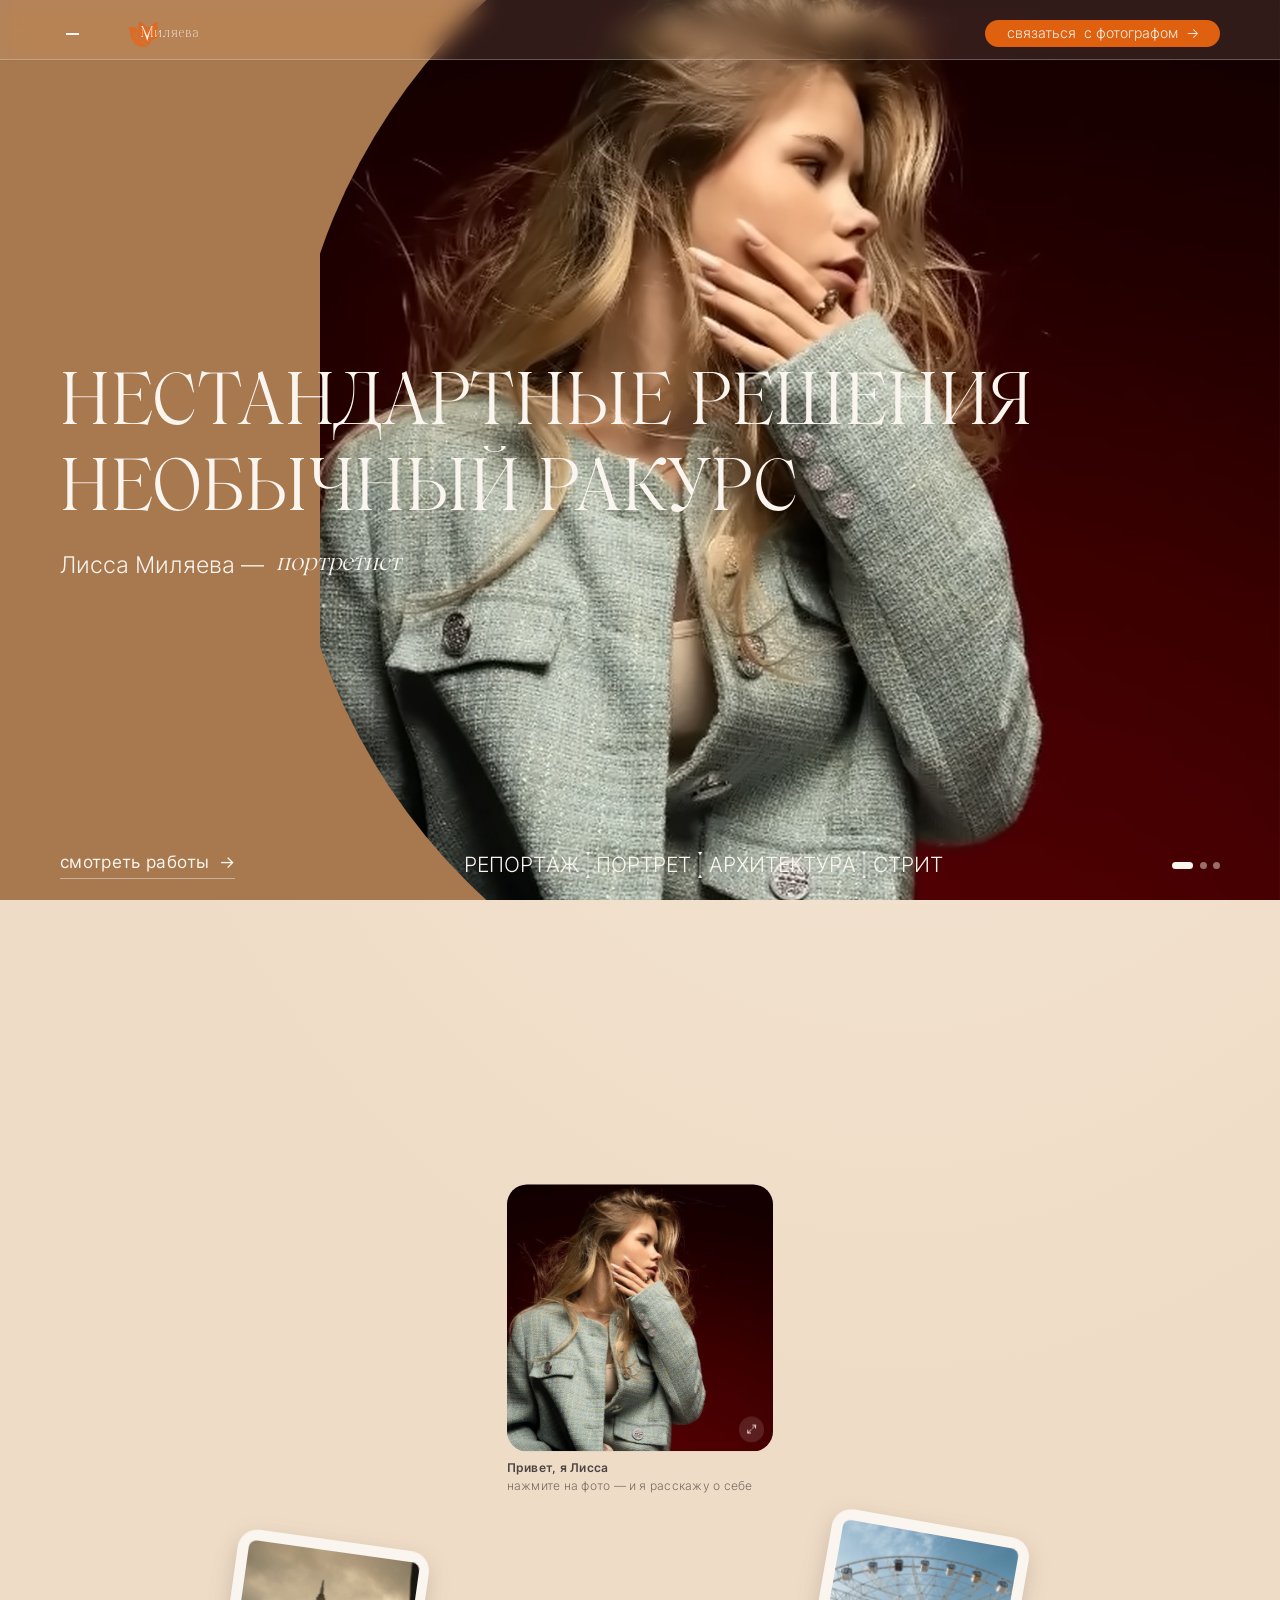
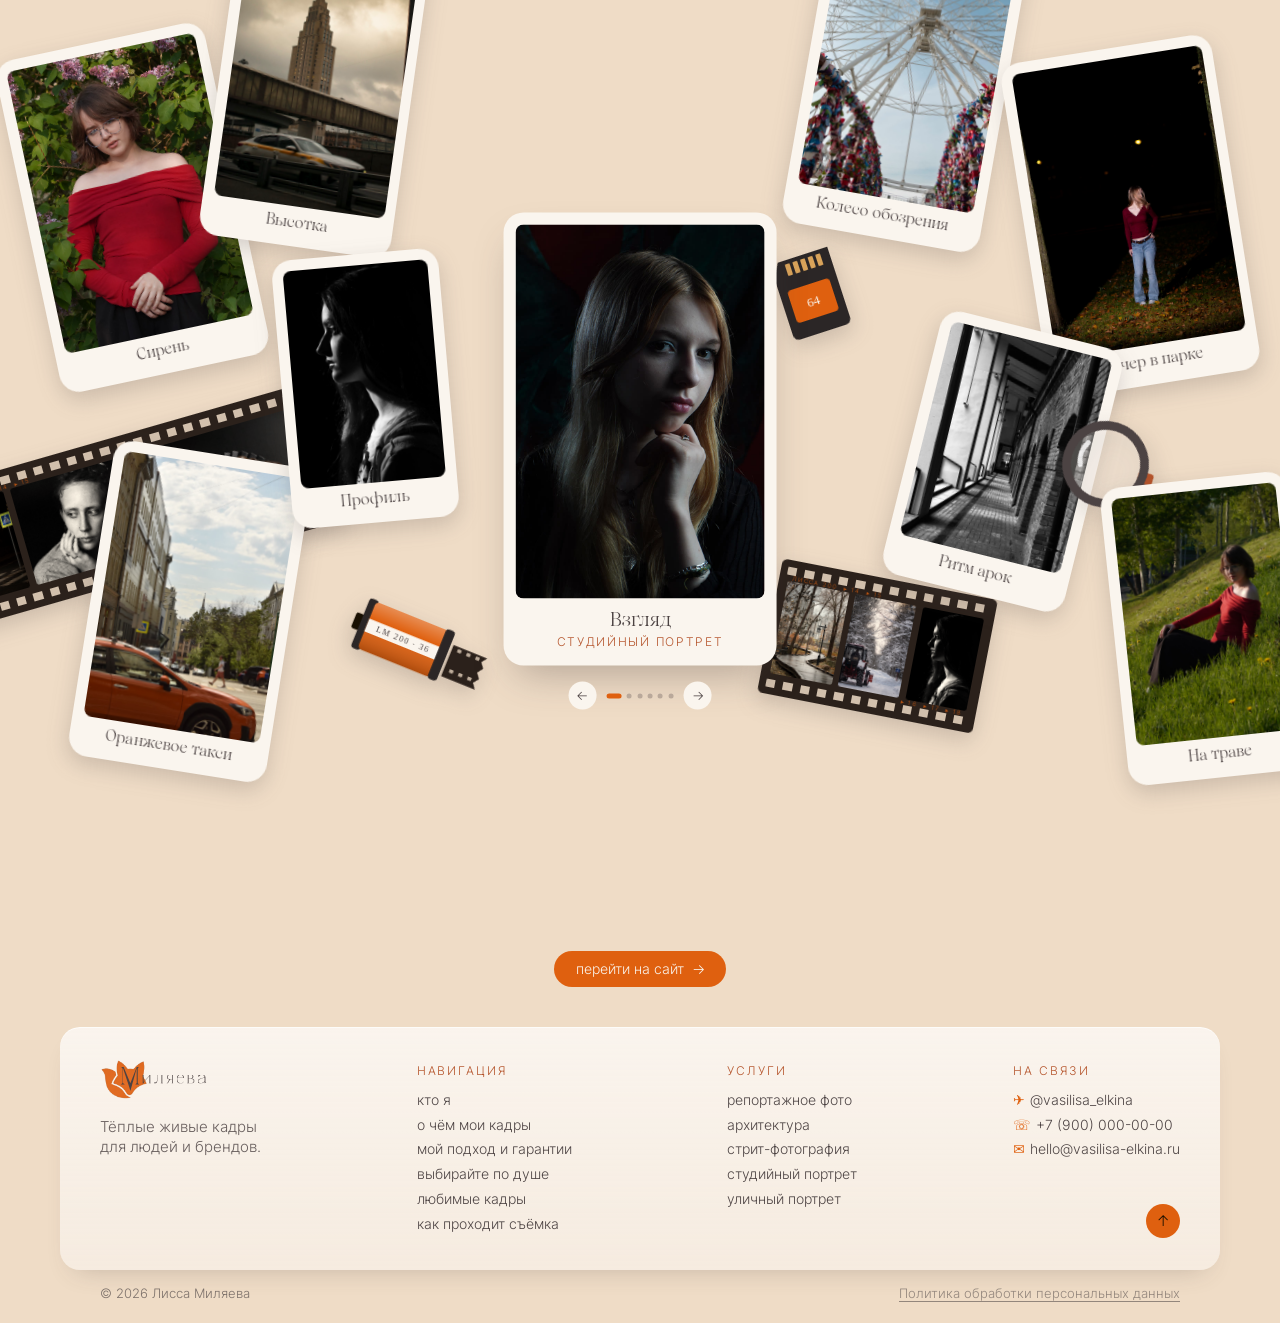
==== commit a8a36712: "Hero: three rotating words, one per slide Co-Authored-By: Claude Opus 5.5 <noreply@anthropic.com>" ====
--- a/index.html
+++ b/index.html
@@ -128,9 +128,9 @@
       <div class="shapes__under">
         <p class="hero__name">
           <span class="hero__prefix">Лисса Миляева —</span>
-          <span class="rot" data-texts="фотограф|портретист|стрит-фотограф|фотохудожник">
-            <span class="sr-only" id="rot-sr">фотограф</span>
-            <span class="rot__badge"><span class="rot__content" aria-hidden="true"><b>фотограф</b></span></span>
+          <span class="rot" data-texts="портретист|стрит-фотограф|фотохудожник">
+            <span class="sr-only" id="rot-sr">портретист</span>
+            <span class="rot__badge"><span class="rot__content" aria-hidden="true"><b>портретист</b></span></span>
           </span>
         </p>
       </div>
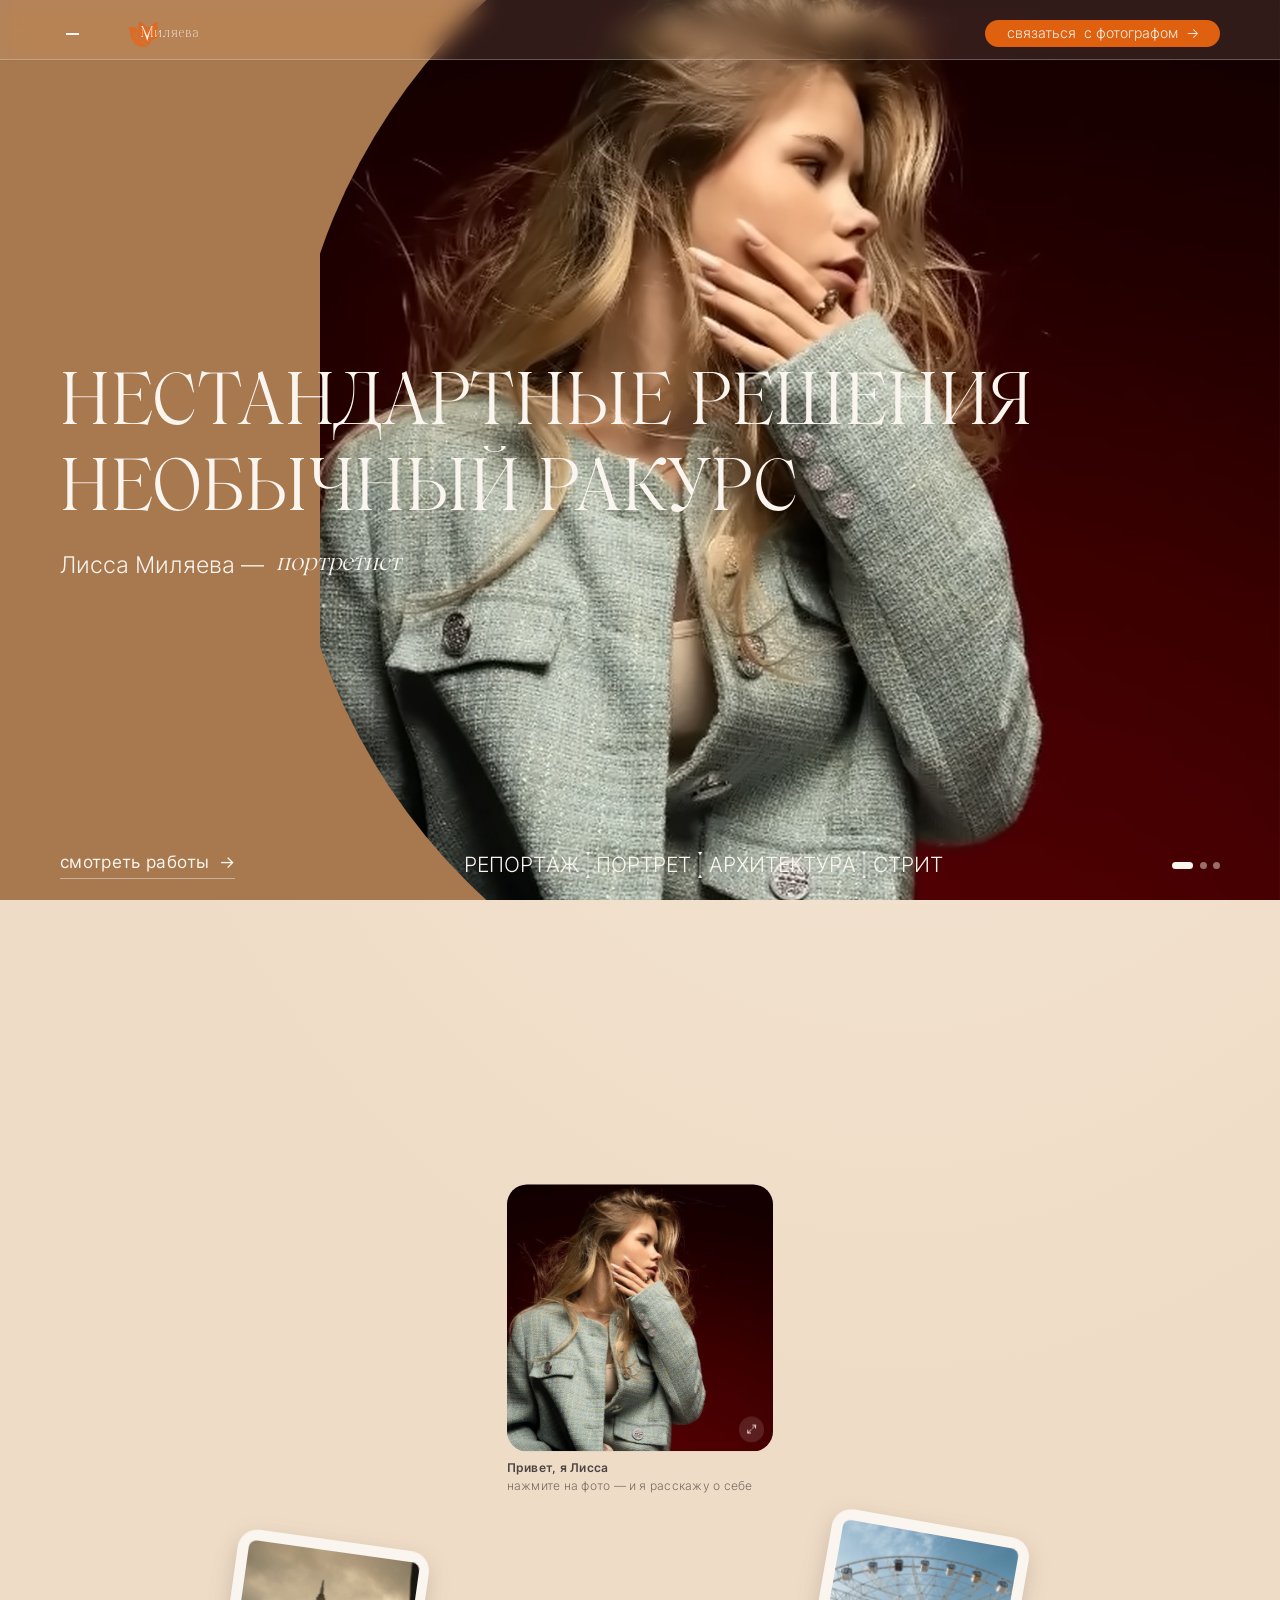
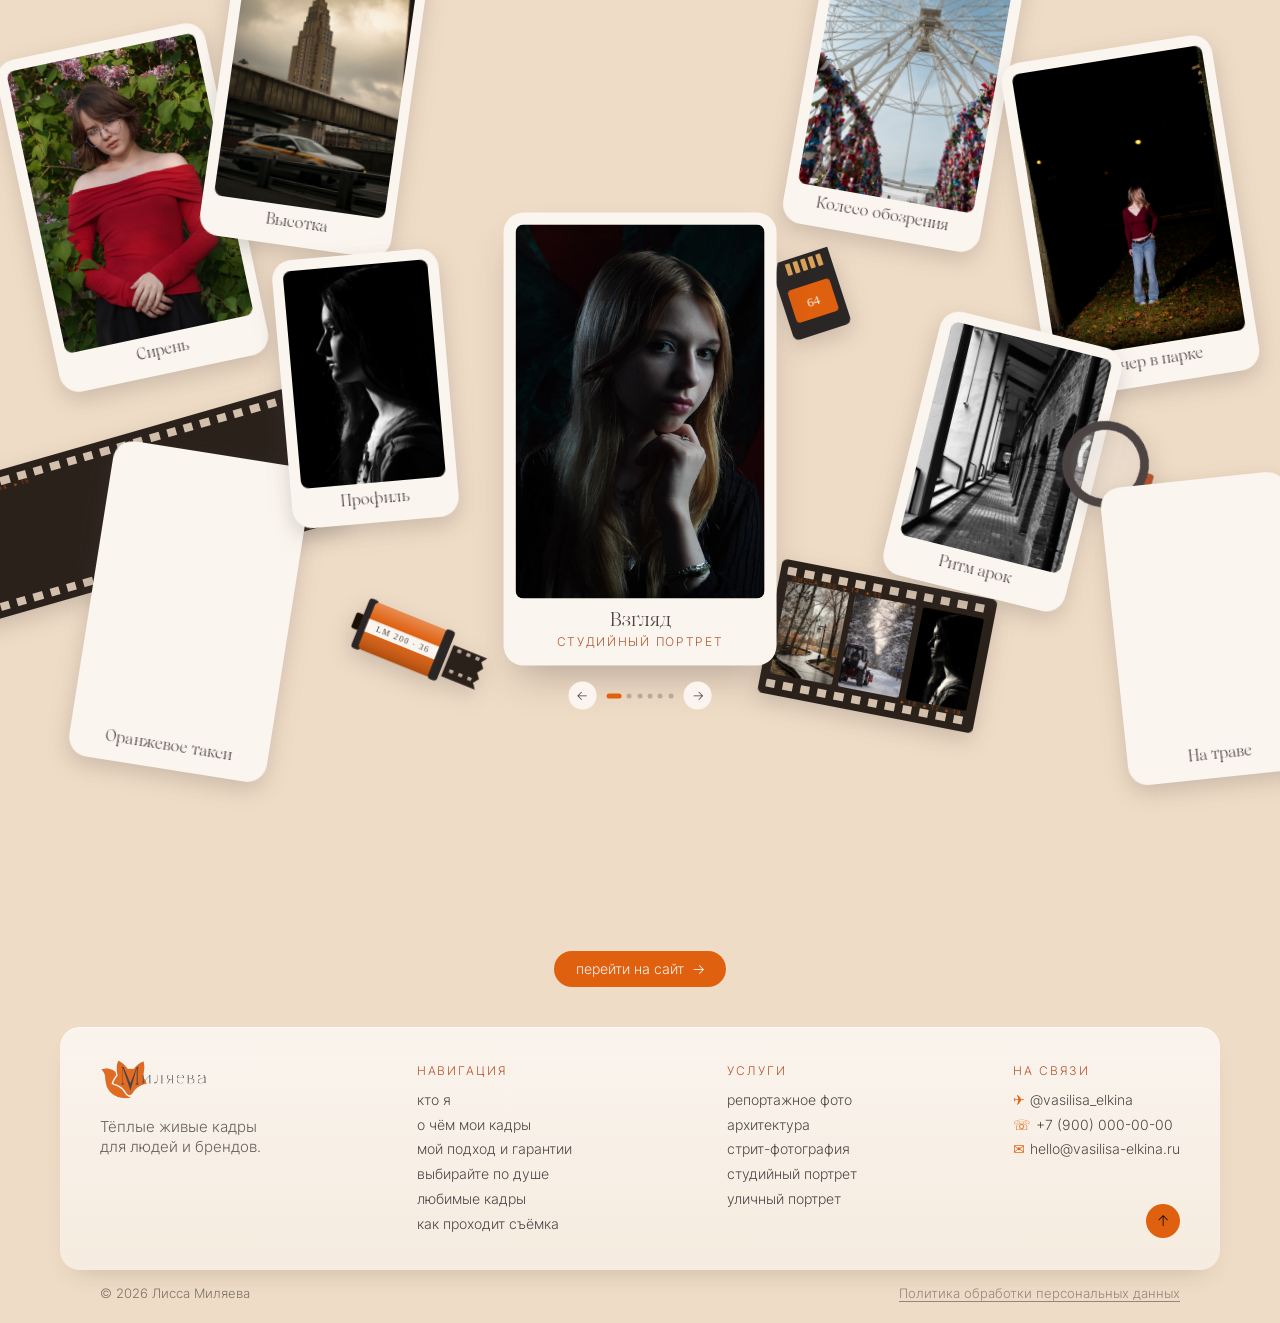
==== commit bca3064a: "Hero: each slide has its own word (dots jump keeps them matched) Co-Authored-By: Claude Opus 5.5 <no" ====
--- a/index.html
+++ b/index.html
@@ -17,7 +17,7 @@
   <link rel="icon" href="assets/img/logo-mark.png" type="image/png">
   <link rel="preload" href="assets/fonts/Wulkan-Display-Regular.otf" as="font" type="font/otf" crossorigin>
   <link rel="preload" href="assets/fonts/InterLight.ttf" as="font" type="font/ttf" crossorigin>
-  <link rel="stylesheet" href="assets/css/style.css?v=202610232015">
+  <link rel="stylesheet" href="assets/css/style.css?v=202610232017">
   <script>document.documentElement.classList.add('js');if(!matchMedia('(prefers-reduced-motion: reduce)').matches){document.documentElement.classList.add('motion-wait');setTimeout(function(){document.documentElement.classList.remove('motion-wait')},4000)}</script>
 </head>
 <body>
@@ -631,12 +631,12 @@
     </button>
   </div>
 
-  <script src="assets/js/main.js?v=202610232015" defer></script>
+  <script src="assets/js/main.js?v=202610232017" defer></script>
   <!-- анимации появления: GSAP + ScrollTrigger (CDN), настройки — в motion.js; плавный скролл Lenis отключён — давал рывки -->
   <script src="https://cdn.jsdelivr.net/npm/gsap@3.15.0/dist/gsap.min.js" defer></script>
   <script src="https://cdn.jsdelivr.net/npm/gsap@3.15.0/dist/ScrollTrigger.min.js" defer></script>
-  <script src="assets/js/desk.js?v=202610232015" defer></script>
-  <script src="assets/js/motion.js?v=202610232015" defer></script>
+  <script src="assets/js/desk.js?v=202610232017" defer></script>
+  <script src="assets/js/motion.js?v=202610232017" defer></script>
   <!-- обычные (не модульные) скрипты: работают и на хостинге, и при открытии index.html файлом -->
 </body>
 </html>
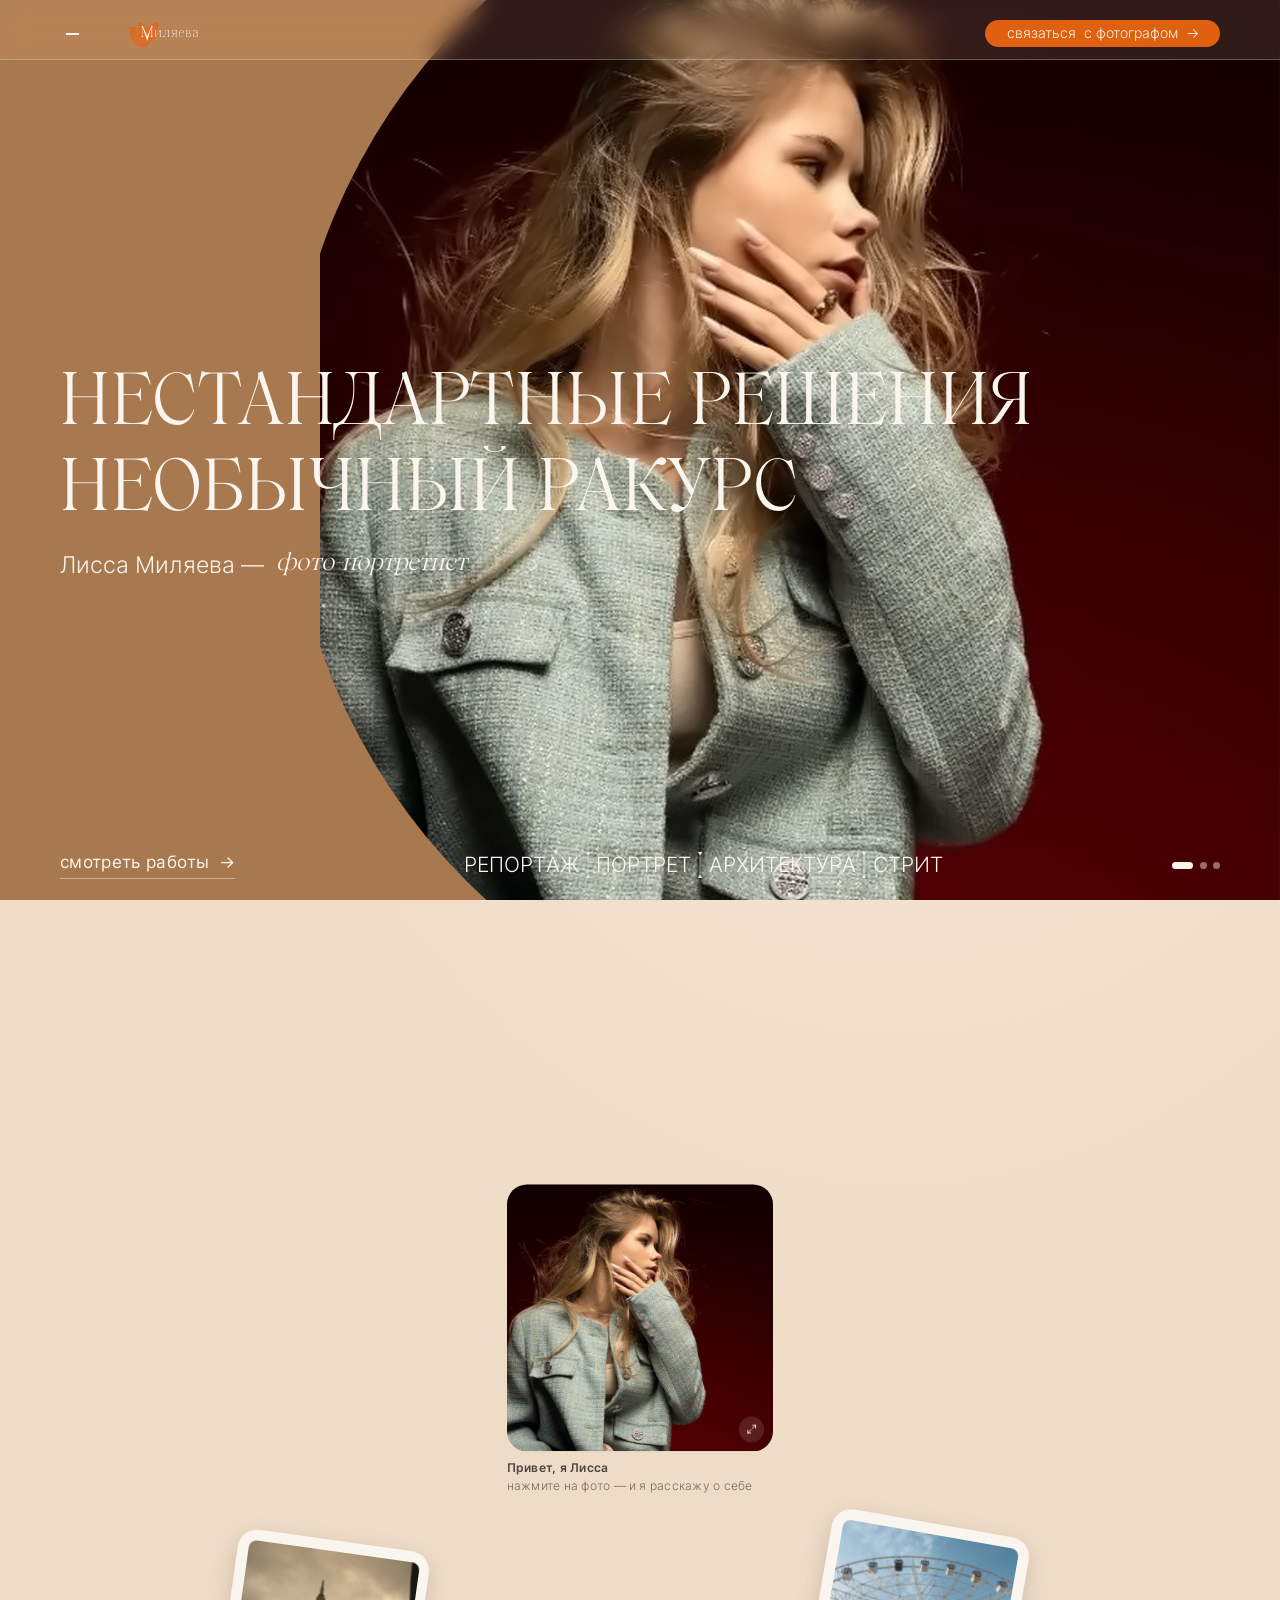
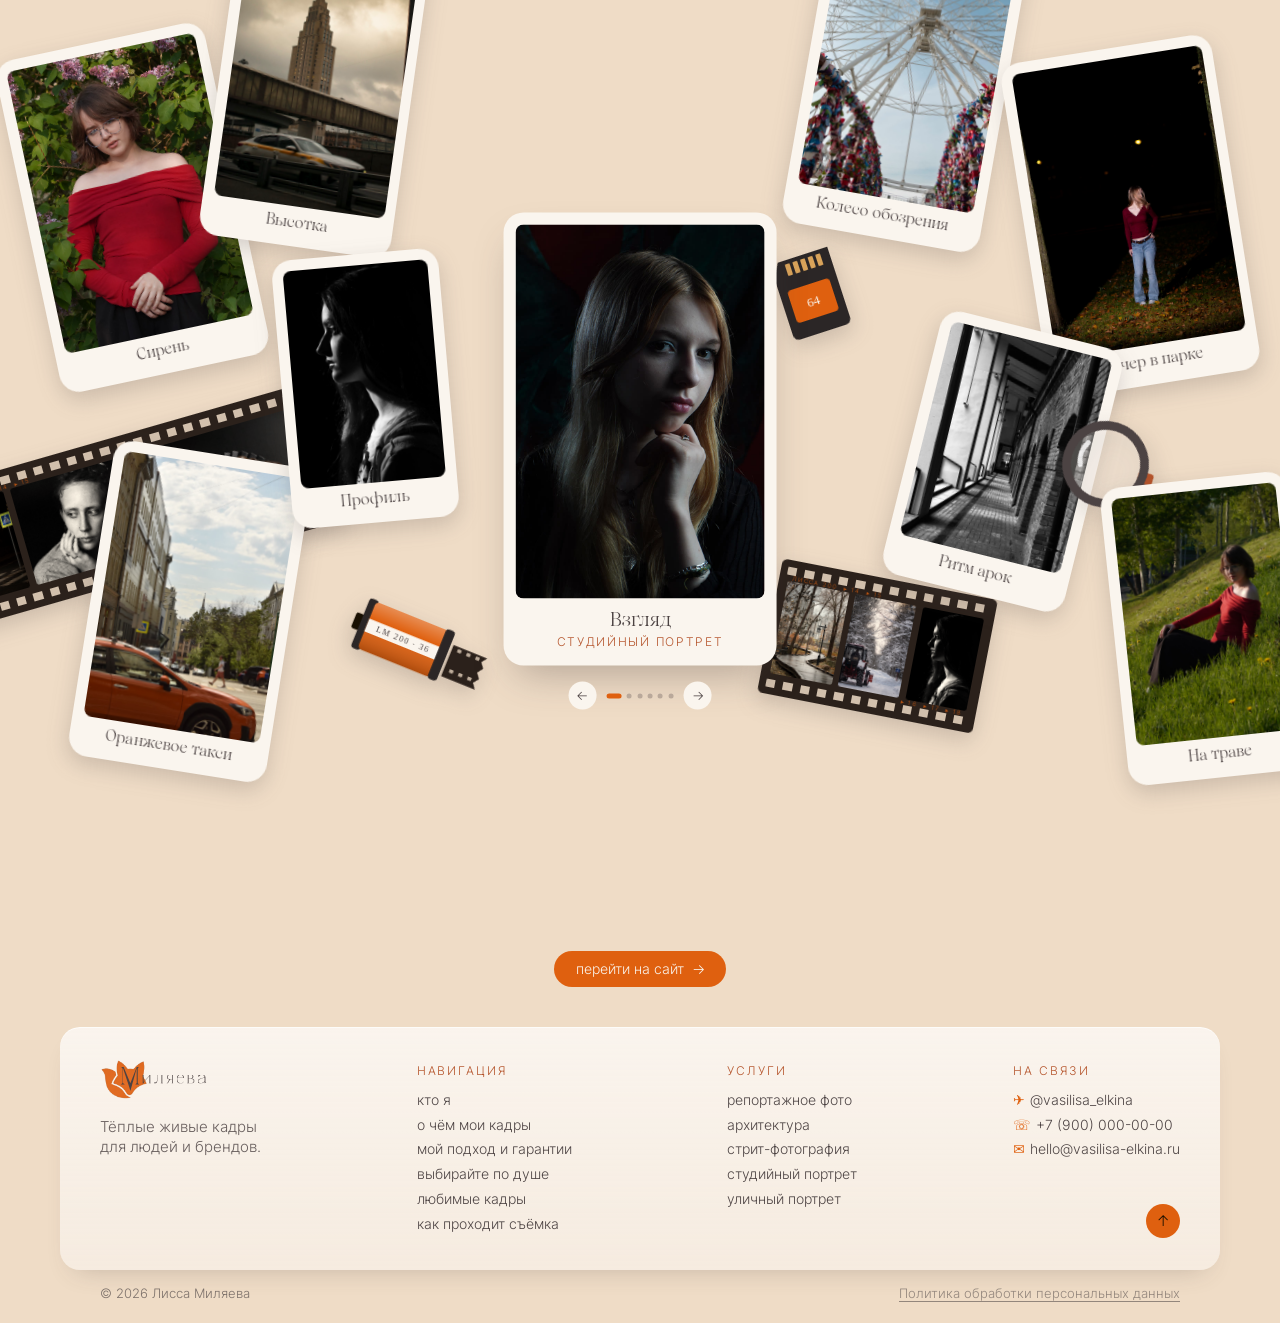
==== commit 8e7e4212: "Hero: фото-портретист Co-Authored-By: Claude Opus 5.5 <noreply@anthropic.com>" ====
--- a/index.html
+++ b/index.html
@@ -128,9 +128,9 @@
       <div class="shapes__under">
         <p class="hero__name">
           <span class="hero__prefix">Лисса Миляева —</span>
-          <span class="rot" data-texts="портретист|стрит-фотограф|фотохудожник">
-            <span class="sr-only" id="rot-sr">портретист</span>
-            <span class="rot__badge"><span class="rot__content" aria-hidden="true"><b>портретист</b></span></span>
+          <span class="rot" data-texts="фото-портретист|стрит-фотограф|фотохудожник">
+            <span class="sr-only" id="rot-sr">фото-портретист</span>
+            <span class="rot__badge"><span class="rot__content" aria-hidden="true"><b>фото-портретист</b></span></span>
           </span>
         </p>
       </div>
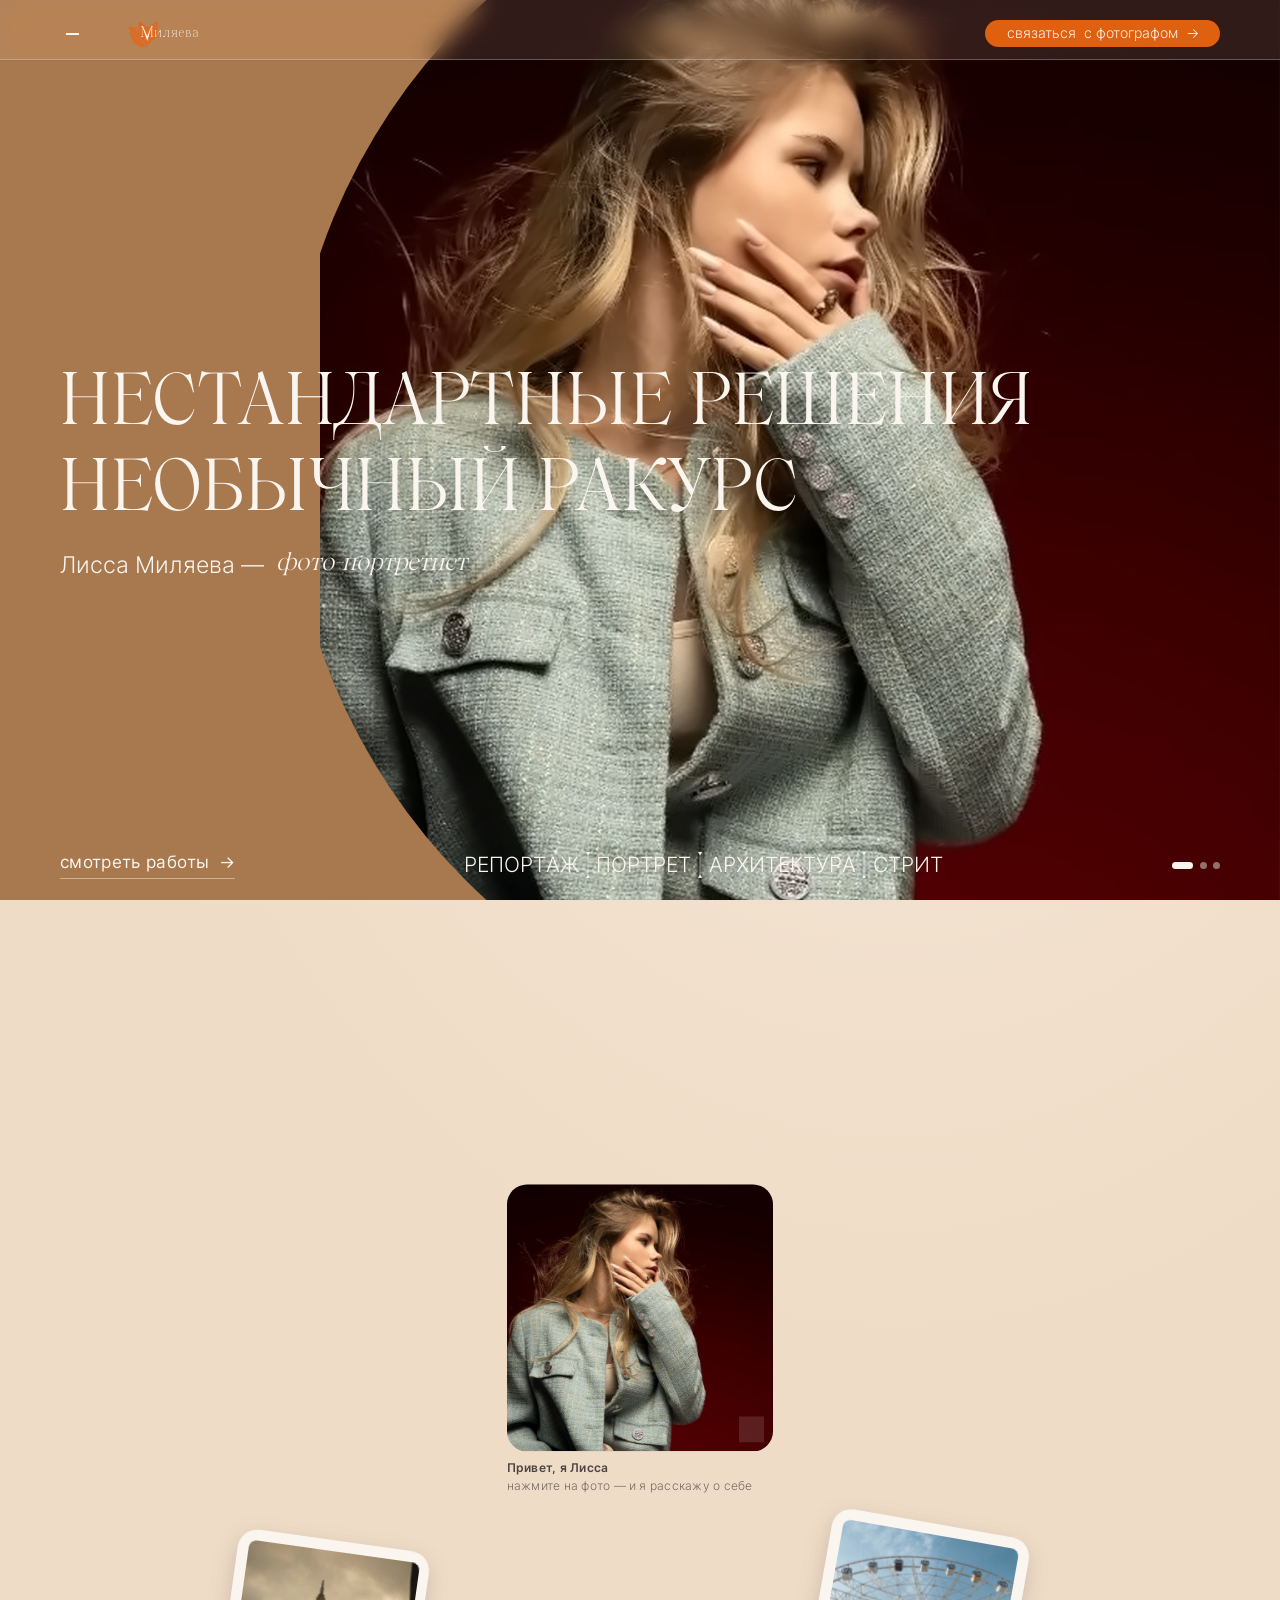
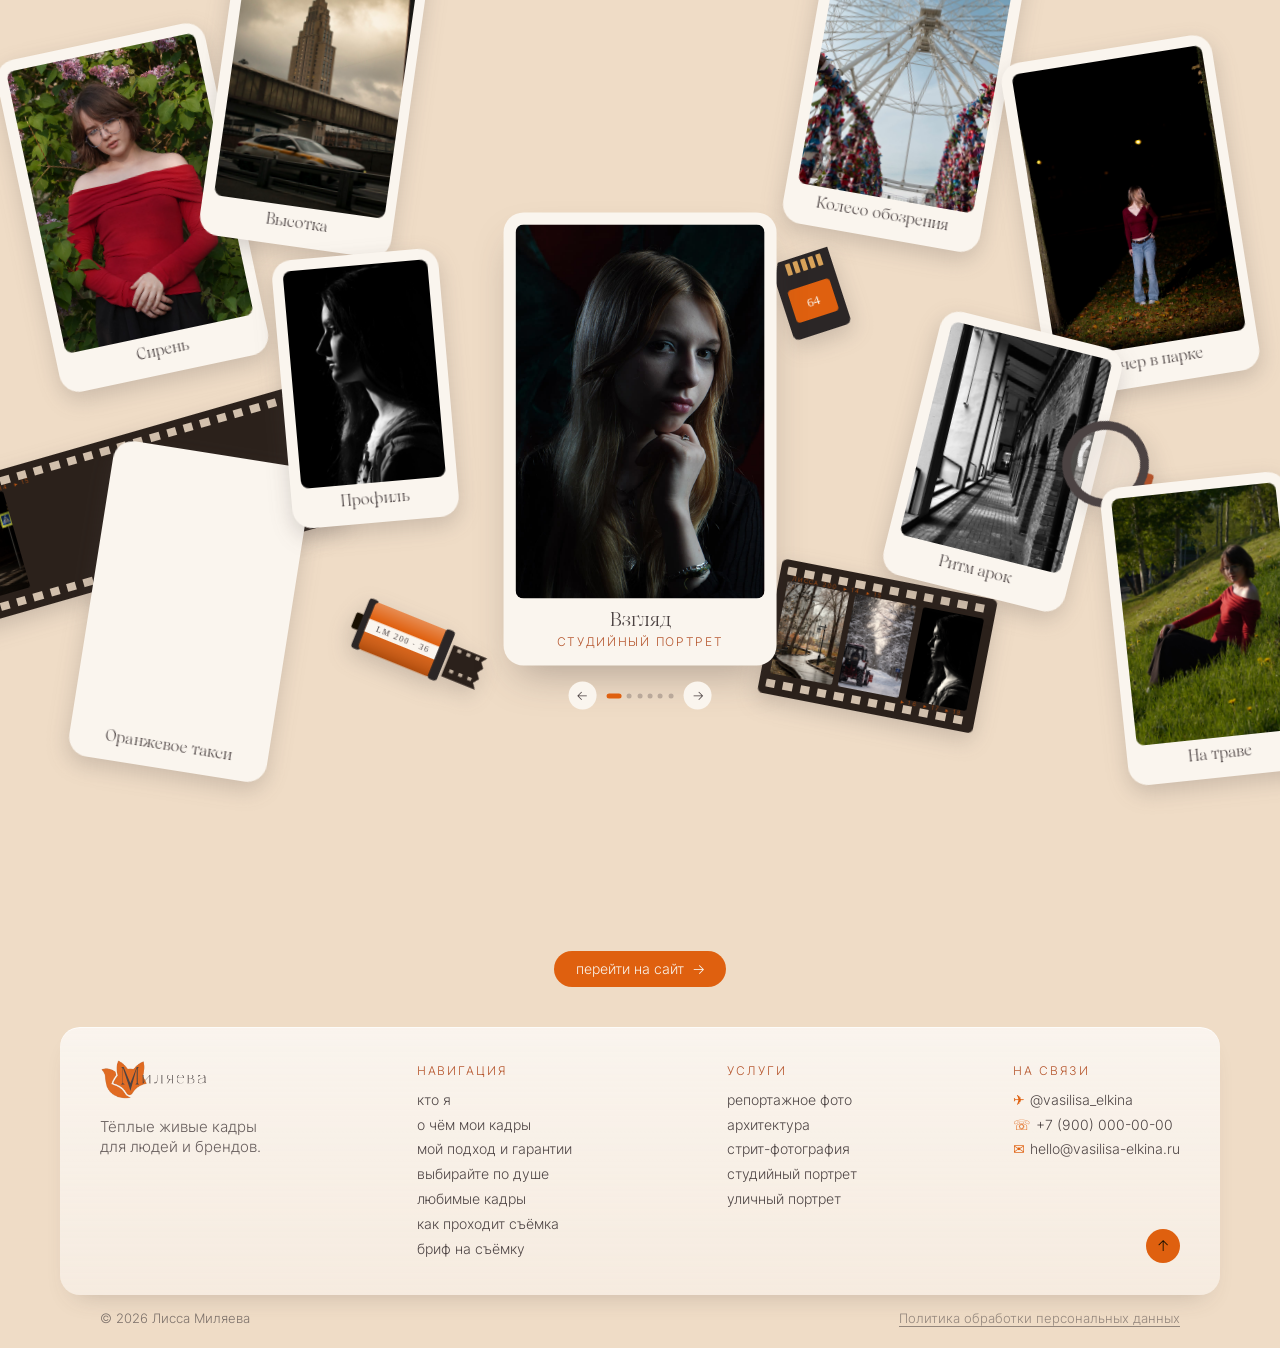
==== commit e31d1fcc: "Бриф на съёмку: ссылки с сайта и обновлённая политика Бриф открывается из меню, подвала, шага «Знако" ====
--- a/index.html
+++ b/index.html
@@ -17,7 +17,7 @@
   <link rel="icon" href="assets/img/logo-mark.png" type="image/png">
   <link rel="preload" href="assets/fonts/Wulkan-Display-Regular.otf" as="font" type="font/otf" crossorigin>
   <link rel="preload" href="assets/fonts/InterLight.ttf" as="font" type="font/ttf" crossorigin>
-  <link rel="stylesheet" href="assets/css/style.css?v=202610232017">
+  <link rel="stylesheet" href="assets/css/style.css?v=202610251200">
   <script>document.documentElement.classList.add('js');if(!matchMedia('(prefers-reduced-motion: reduce)').matches){document.documentElement.classList.add('motion-wait');setTimeout(function(){document.documentElement.classList.remove('motion-wait')},4000)}</script>
 </head>
 <body>
@@ -63,6 +63,7 @@
       <a href="#services">Выбирайте по душе</a>
       <a href="#works">Любимые кадры</a>
       <a href="#process">Как проходит съёмка</a>
+      <a href="https://enikonov565-cloud.github.io/brif-lis/">Бриф на&nbsp;съёмку</a>
       <a href="#contact">Контакты</a>
     </nav>
     <div class="menu__aside">
@@ -495,6 +496,7 @@
           <a href="#services">выбирайте по душе</a>
           <a href="#works">любимые кадры</a>
           <a href="#process">как проходит съёмка</a>
+          <a href="https://enikonov565-cloud.github.io/brif-lis/">бриф на&nbsp;съёмку</a>
         </nav>
         <div class="footer__col">
           <p class="footer__h">услуги</p>
@@ -539,7 +541,7 @@
       <ol class="pdlg__steps">
         <li class="pdlg__step">
           <p class="pdlg__name">Знакомимся</p>
-          <p>Вы оставляете заявку, я задаю несколько вопросов о задаче, настроении и сроках.</p>
+          <p>Вы оставляете заявку или сразу заполняете <a class="pdlg__link" href="https://enikonov565-cloud.github.io/brif-lis/">короткий бриф</a>: несколько вопросов о&nbsp;задаче, настроении и&nbsp;сроках.</p>
         </li>
         <li class="pdlg__step">
           <p class="pdlg__name">Готовимся</p>
@@ -631,12 +633,12 @@
     </button>
   </div>
 
-  <script src="assets/js/main.js?v=202610232017" defer></script>
+  <script src="assets/js/main.js?v=202610251200" defer></script>
   <!-- анимации появления: GSAP + ScrollTrigger (CDN), настройки — в motion.js; плавный скролл Lenis отключён — давал рывки -->
   <script src="https://cdn.jsdelivr.net/npm/gsap@3.15.0/dist/gsap.min.js" defer></script>
   <script src="https://cdn.jsdelivr.net/npm/gsap@3.15.0/dist/ScrollTrigger.min.js" defer></script>
-  <script src="assets/js/desk.js?v=202610232017" defer></script>
-  <script src="assets/js/motion.js?v=202610232017" defer></script>
+  <script src="assets/js/desk.js?v=202610232024" defer></script>
+  <script src="assets/js/motion.js?v=202610232024" defer></script>
   <!-- обычные (не модульные) скрипты: работают и на хостинге, и при открытии index.html файлом -->
 </body>
 </html>
--- a/assets/css/style.css
+++ b/assets/css/style.css
@@ -887,6 +887,8 @@
   background: var(--milk); box-shadow: inset 0 0 0 1.5px var(--orange), 0 0 0 .5rem var(--milk);
 }
 .pdlg__step:last-child::before { background: var(--brick); box-shadow: inset 0 0 0 1.5px var(--brick), 0 0 0 .5rem var(--milk); }
+.pdlg__link { color: var(--brick); text-decoration: underline; text-decoration-color: rgba(180, 83, 42, .4); text-underline-offset: .3em; transition: color .3s var(--ease), text-decoration-color .3s var(--ease); }
+.pdlg__link:hover { color: var(--orange); text-decoration-color: currentColor; }
 .pdlg__name { font-family: var(--display); font-size: 3rem; line-height: 1.1; letter-spacing: .02em; margin-bottom: .6rem; }
 .pdlg__step p:not(.pdlg__name) { font-size: max(1.9rem, 14px); line-height: 1.4; color: rgba(76, 67, 67, .85); }
 .process-dialog[open] .pdlg__step::after { animation: pdlgLine .8s cubic-bezier(.22, 1, .36, 1) both; animation-delay: inherit; }
@@ -2961,3 +2963,15 @@
 }
 /* «Стол фотографа» — только до раскрытия сайта (под «Привет, я Лисса»); после «Давайте сохраним вашу историю» его нет */
 #genres:not([hidden]) ~ .desk { display: none; }
+/* приглашение: ровный ритм без дыр и одна ось по центру.
+   «как проходит съёмка +» — по центру вся группа (надпись вместе с плюсом), без лишней рамки по ширине */
+@media (min-width: 1024px) {
+  .invite--dark .invite__kicker { margin-bottom: 3.2rem; }
+  .invite--dark .invite__title { margin-bottom: 3.2rem; }
+  .invite--dark .invite__process {
+    width: auto; min-height: 0; margin-top: 2rem; justify-content: center;
+    padding: .6rem 1.2rem !important;
+  }
+  .invite--dark .invite__process .extras-btn__plus { position: static; translate: none; }
+  .invite--dark .invite__btn { margin-top: 2rem; }
+}
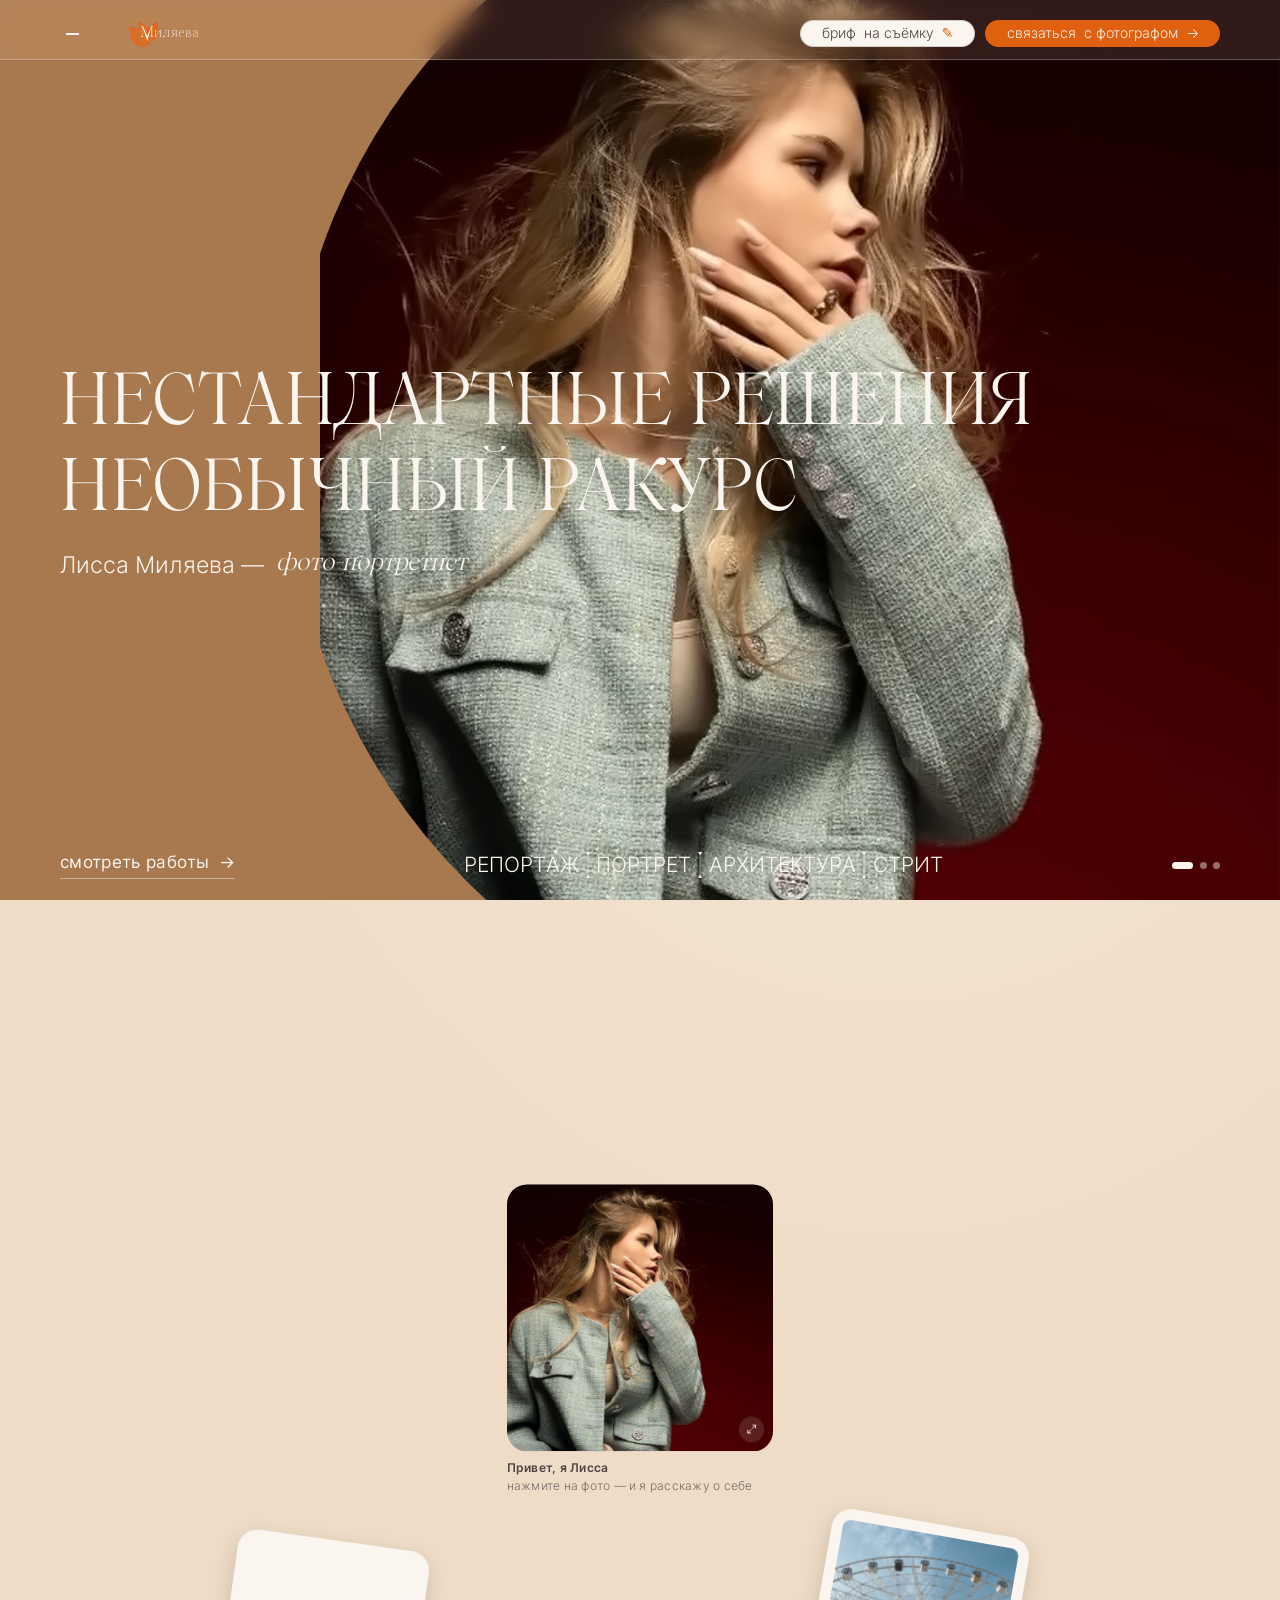
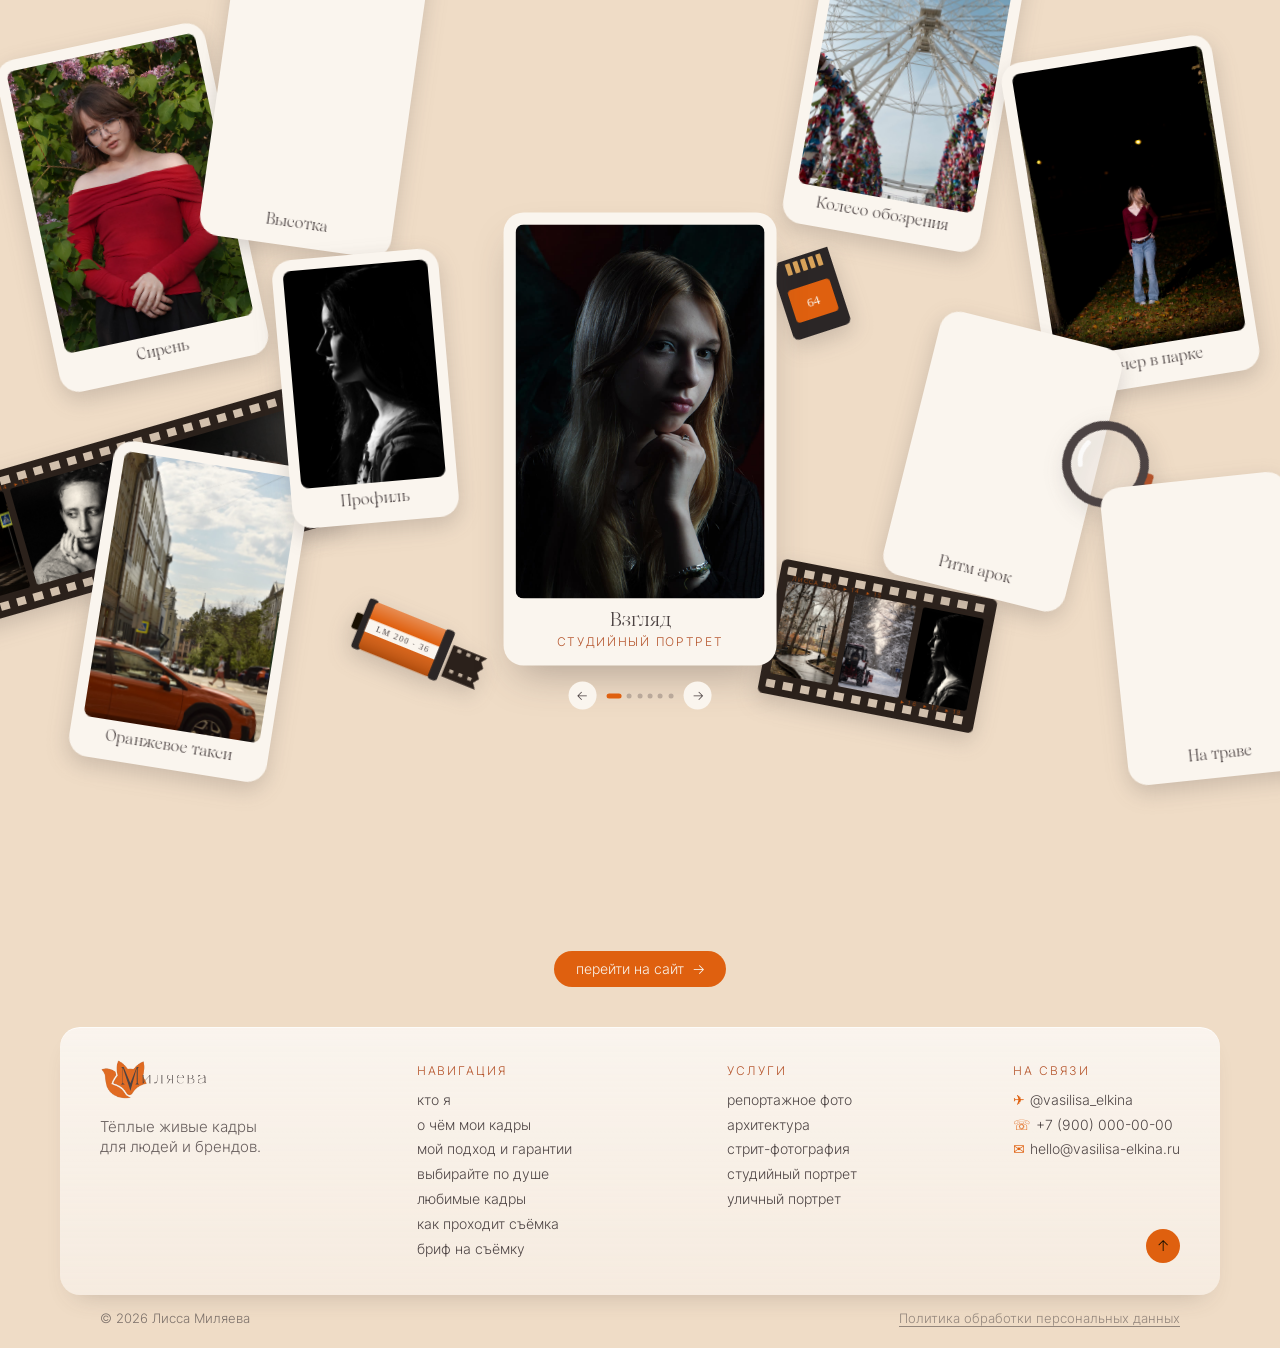
==== commit 98705a33: "Шапка: кнопка «бриф на съёмку» рядом с «связаться» Светлая кнопка в пару к рыжей: молочная плашка с " ====
--- a/index.html
+++ b/index.html
@@ -17,7 +17,7 @@
   <link rel="icon" href="assets/img/logo-mark.png" type="image/png">
   <link rel="preload" href="assets/fonts/Wulkan-Display-Regular.otf" as="font" type="font/otf" crossorigin>
   <link rel="preload" href="assets/fonts/InterLight.ttf" as="font" type="font/ttf" crossorigin>
-  <link rel="stylesheet" href="assets/css/style.css?v=202610251200">
+  <link rel="stylesheet" href="assets/css/style.css?v=202610251330">
   <script>document.documentElement.classList.add('js');if(!matchMedia('(prefers-reduced-motion: reduce)').matches){document.documentElement.classList.add('motion-wait');setTimeout(function(){document.documentElement.classList.remove('motion-wait')},4000)}</script>
 </head>
 <body>
@@ -43,6 +43,15 @@
         </span>
       </a>
     </div>
+    <div class="header__right">
+    <!-- бриф на съёмку: светлая кнопка в пару к «связаться» -->
+    <a class="cta3d cta3d--light" href="https://enikonov565-cloud.github.io/brif-lis/">
+      <span class="cta3d__base" aria-hidden="true"></span>
+      <span class="cta3d__cap">
+        <span class="cta3d__face">бриф<span class="cta3d__more"> на&nbsp;съёмку</span><span class="cta3d__icon" aria-hidden="true">✎</span></span>
+        <span class="cta3d__reveal" aria-hidden="true">бриф<span class="cta3d__more"> на&nbsp;съёмку</span><span class="cta3d__icon">✎</span></span>
+      </span>
+    </a>
     <a class="cta3d" href="#contact" id="cta3d">
       <span class="cta3d__base" aria-hidden="true"></span>
       <span class="cta3d__cap">
@@ -50,6 +59,7 @@
         <span class="cta3d__reveal" aria-hidden="true">связаться<span class="cta3d__more"> с&nbsp;фотографом</span><span class="cta3d__icon">→</span></span>
       </span>
     </a>
+    </div>
   </header>
 
   <!-- ============ MENU ============ -->
--- a/assets/css/style.css
+++ b/assets/css/style.css
@@ -236,6 +236,15 @@
   background: rgba(var(--peach-rgb), .28);
 }
 .header__left { display: flex; align-items: center; gap: 5rem; }
+.header__right { display: flex; align-items: center; gap: 1.6rem; }
+/* «бриф на съёмку» — светлая кнопка в пару к рыжей «связаться»: молочная плашка, тёмный текст;
+   при наведении, как у остальных светлых кнопок, проявляется кирпичный фон с молочным текстом */
+.cta3d--light .cta3d__cap { background-color: var(--milk); outline: 1px solid rgba(76, 67, 67, .22); outline-offset: -1px; }   /* тонкий контур — кнопку видно и на светлом фоне */
+.cta3d--light .cta3d__icon { color: var(--orange); }
+.cta3d--light .cta3d__reveal { background: var(--brick); color: var(--milk) !important; transition: clip-path .6s var(--ease), -webkit-clip-path .6s var(--ease); }
+.cta3d--light .cta3d__reveal .cta3d__icon { color: inherit; }
+.cta3d--light:hover .cta3d__reveal, .cta3d--light:focus-visible .cta3d__reveal { clip-path: circle(150% at 100% 100%); -webkit-clip-path: circle(150% at 100% 100%); }
+.header.on-hero .cta3d--light .cta3d__face { color: var(--ink); }
 
 .burger {
   position: relative; z-index: 2;
@@ -2685,6 +2694,14 @@
 @media (max-width: 360px) {
   .cta3d__more { display: none; }   /* на самых узких экранах в шапке — «связаться →» */
 }
+/* телефон: рядом с кнопкой брифа места мало — обе кнопки короткие: «бриф ✎» и «связаться →» */
+@media (max-width: 599px) {
+  .header .cta3d__more { display: none; }
+  .header__right { gap: .8rem; }
+}
+@media (max-width: 360px) {
+  .cta3d--light .cta3d__icon { display: none; }   /* самые узкие экраны: «бриф» без значка, чтобы не прижиматься к логотипу */
+}
 /* «Выбирайте по душе»: все тексты одного тёмного цвета; там, где они лежат на фото, —
    мягкая светлая дымка в цвет фона (сверху — под заголовком и подписью, снизу — под подписями маленьких фото),
    середина кадра остаётся чистой */
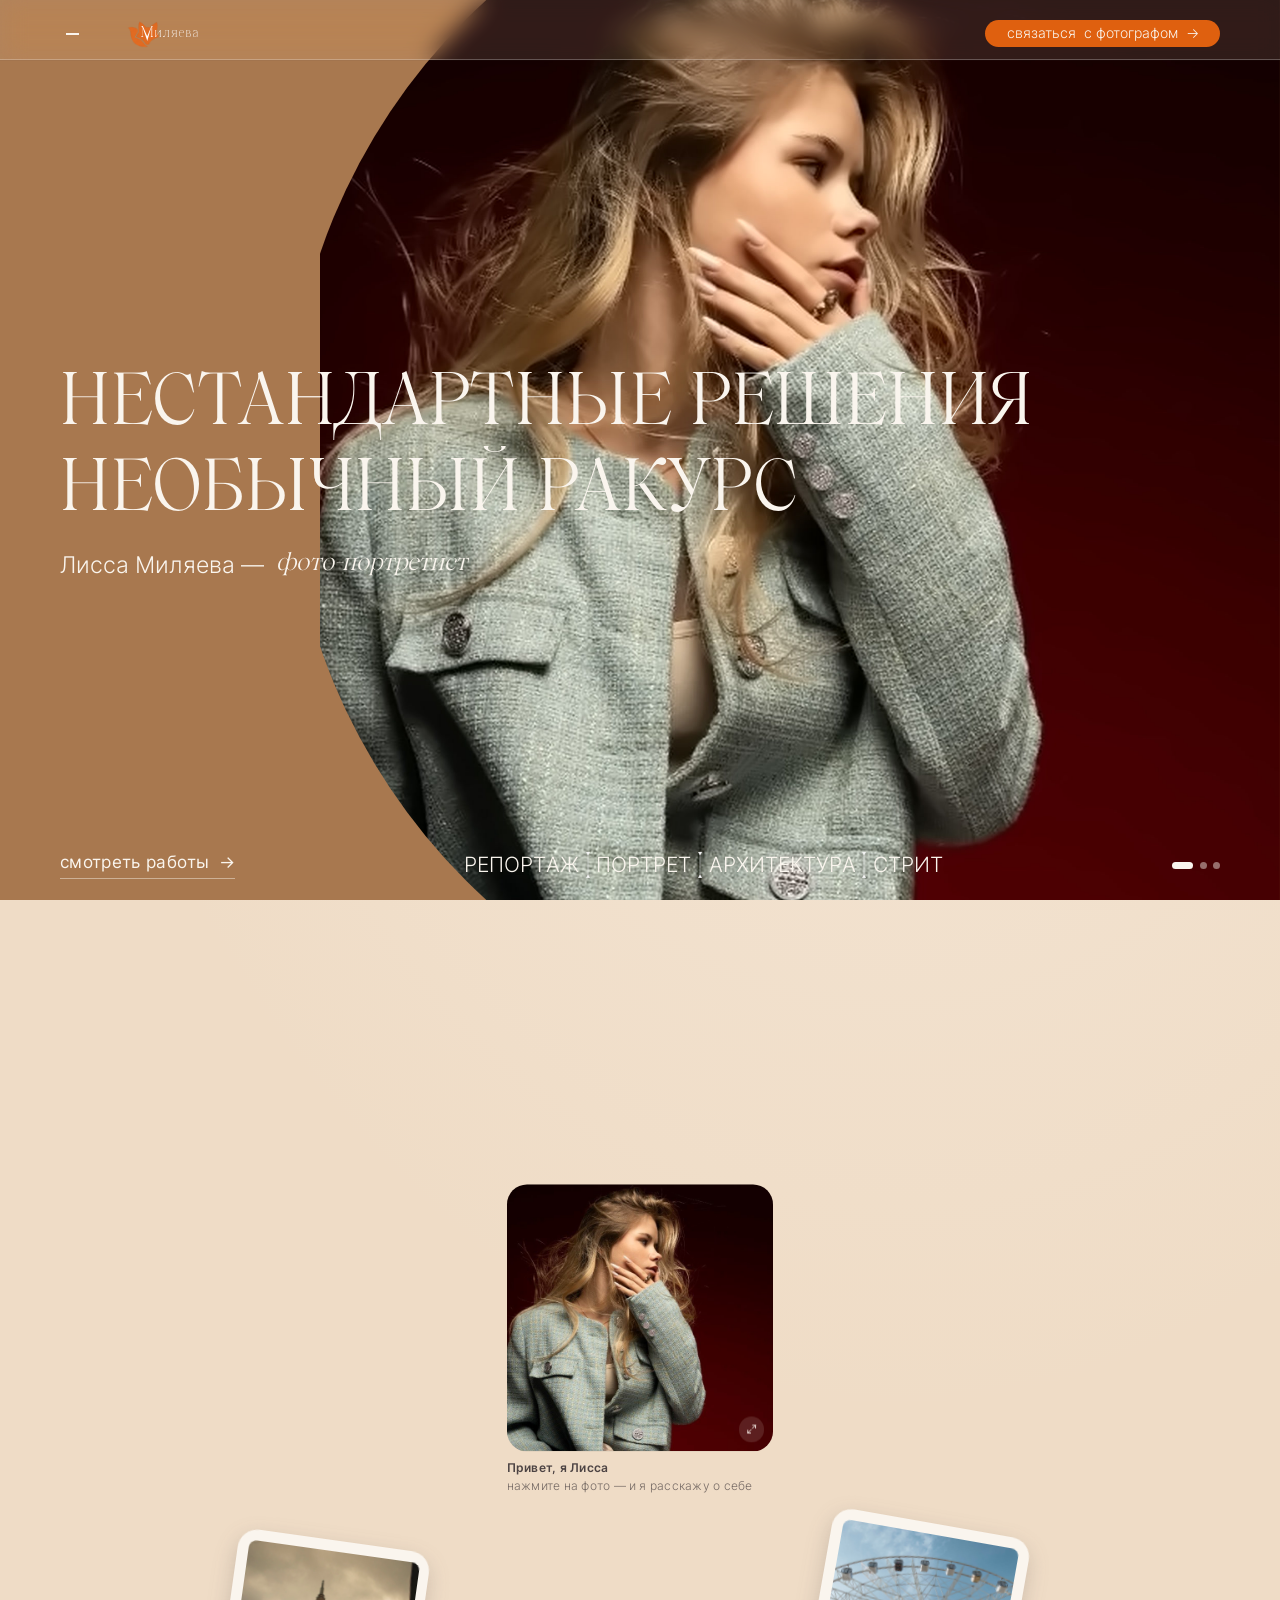
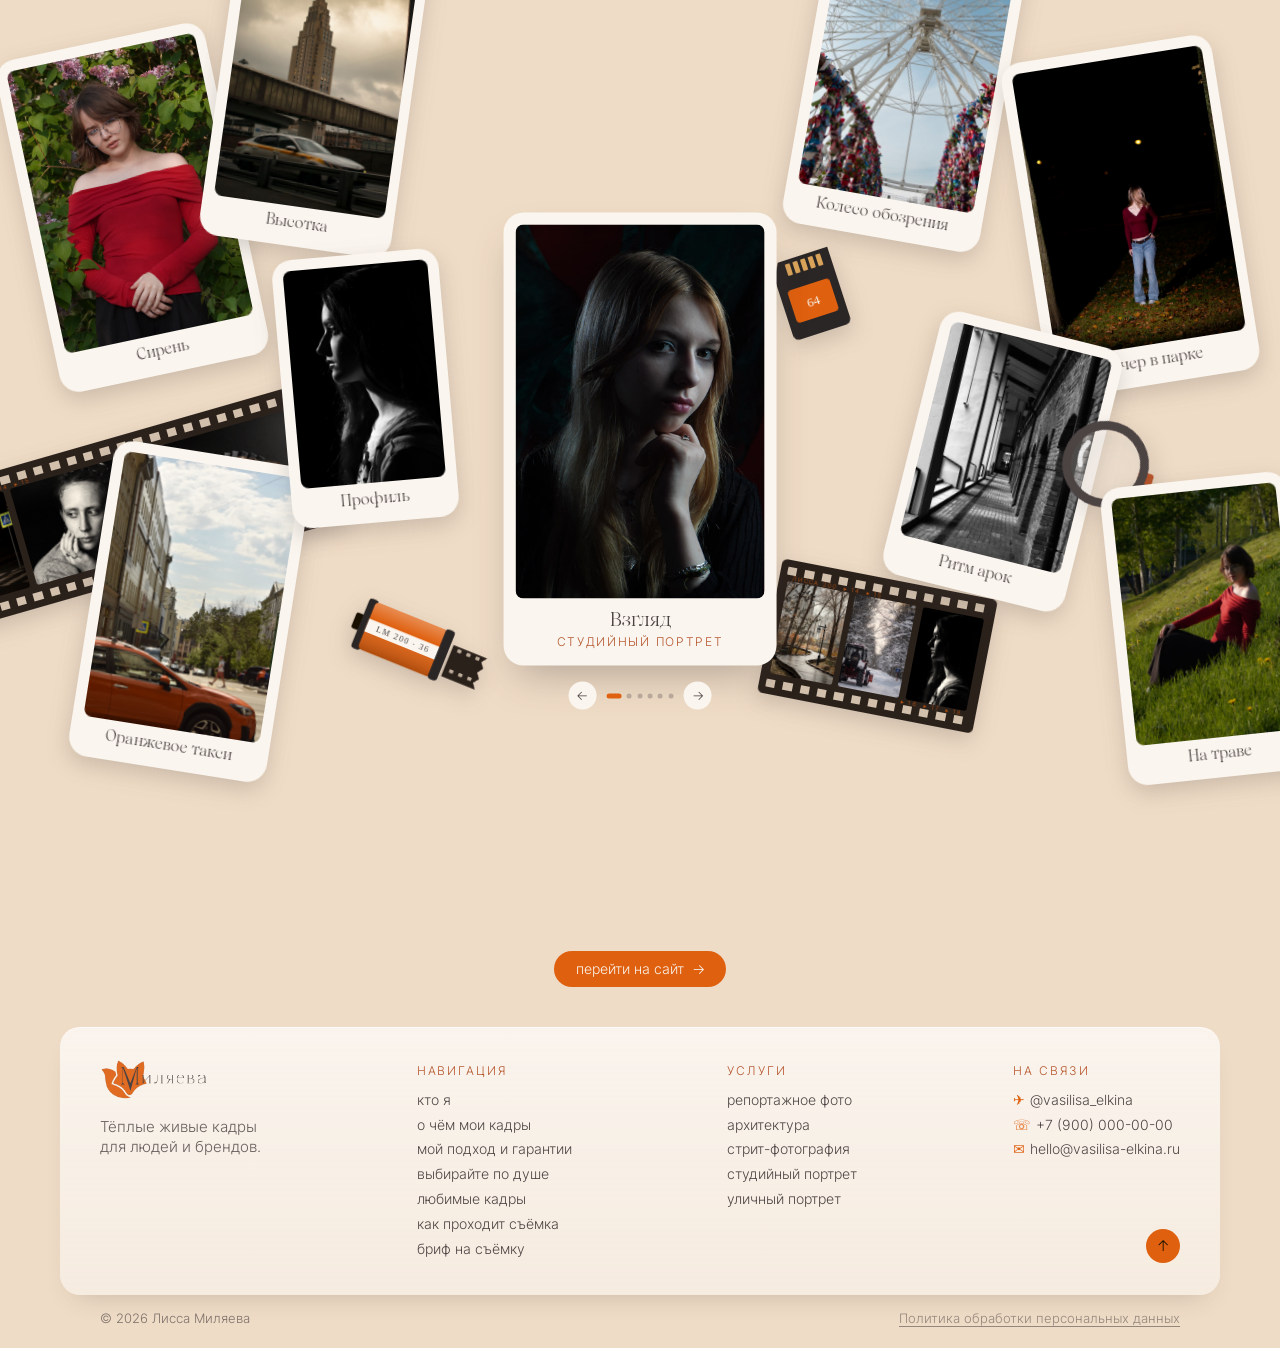
==== commit 4c819069: "Header and invite contact buttons lead to the brief; drop duplicate brief button Co-Authored-By: Cla" ====
--- a/index.html
+++ b/index.html
@@ -17,7 +17,7 @@
   <link rel="icon" href="assets/img/logo-mark.png" type="image/png">
   <link rel="preload" href="assets/fonts/Wulkan-Display-Regular.otf" as="font" type="font/otf" crossorigin>
   <link rel="preload" href="assets/fonts/InterLight.ttf" as="font" type="font/ttf" crossorigin>
-  <link rel="stylesheet" href="assets/css/style.css?v=202610251330">
+  <link rel="stylesheet" href="assets/css/style.css?v=202610271828">
   <script>document.documentElement.classList.add('js');if(!matchMedia('(prefers-reduced-motion: reduce)').matches){document.documentElement.classList.add('motion-wait');setTimeout(function(){document.documentElement.classList.remove('motion-wait')},4000)}</script>
 </head>
 <body>
@@ -44,15 +44,7 @@
       </a>
     </div>
     <div class="header__right">
-    <!-- бриф на съёмку: светлая кнопка в пару к «связаться» -->
-    <a class="cta3d cta3d--light" href="https://enikonov565-cloud.github.io/brif-lis/">
-      <span class="cta3d__base" aria-hidden="true"></span>
-      <span class="cta3d__cap">
-        <span class="cta3d__face">бриф<span class="cta3d__more"> на&nbsp;съёмку</span><span class="cta3d__icon" aria-hidden="true">✎</span></span>
-        <span class="cta3d__reveal" aria-hidden="true">бриф<span class="cta3d__more"> на&nbsp;съёмку</span><span class="cta3d__icon">✎</span></span>
-      </span>
-    </a>
-    <a class="cta3d" href="#contact" id="cta3d">
+    <a class="cta3d" href="https://enikonov565-cloud.github.io/brif-lis/" id="cta3d">
       <span class="cta3d__base" aria-hidden="true"></span>
       <span class="cta3d__cap">
         <span class="cta3d__face">связаться<span class="cta3d__more"> с&nbsp;фотографом</span><span class="cta3d__icon" aria-hidden="true">→</span></span>
@@ -445,7 +437,7 @@
             <button class="extras-btn process-btn invite__process" type="button" aria-haspopup="dialog" aria-controls="process-dialog">
               как проходит съёмка <span class="extras-btn__plus" aria-hidden="true">+</span>
             </button>
-            <a class="invite__btn" id="invite-tg" href="https://t.me/vasilisa_elkina" target="_blank" rel="noopener">
+            <a class="invite__btn" id="invite-tg" href="https://enikonov565-cloud.github.io/brif-lis/">
               <span class="invite__btn-label">связаться со мной</span>
               <span class="invite__btn-arrow" aria-hidden="true">→</span>
             </a>
@@ -643,12 +635,12 @@
     </button>
   </div>
 
-  <script src="assets/js/main.js?v=202610251200" defer></script>
+  <script src="assets/js/main.js?v=202610271828" defer></script>
   <!-- анимации появления: GSAP + ScrollTrigger (CDN), настройки — в motion.js; плавный скролл Lenis отключён — давал рывки -->
   <script src="https://cdn.jsdelivr.net/npm/gsap@3.15.0/dist/gsap.min.js" defer></script>
   <script src="https://cdn.jsdelivr.net/npm/gsap@3.15.0/dist/ScrollTrigger.min.js" defer></script>
-  <script src="assets/js/desk.js?v=202610232024" defer></script>
-  <script src="assets/js/motion.js?v=202610232024" defer></script>
+  <script src="assets/js/desk.js?v=202610271828" defer></script>
+  <script src="assets/js/motion.js?v=202610271828" defer></script>
   <!-- обычные (не модульные) скрипты: работают и на хостинге, и при открытии index.html файлом -->
 </body>
 </html>
